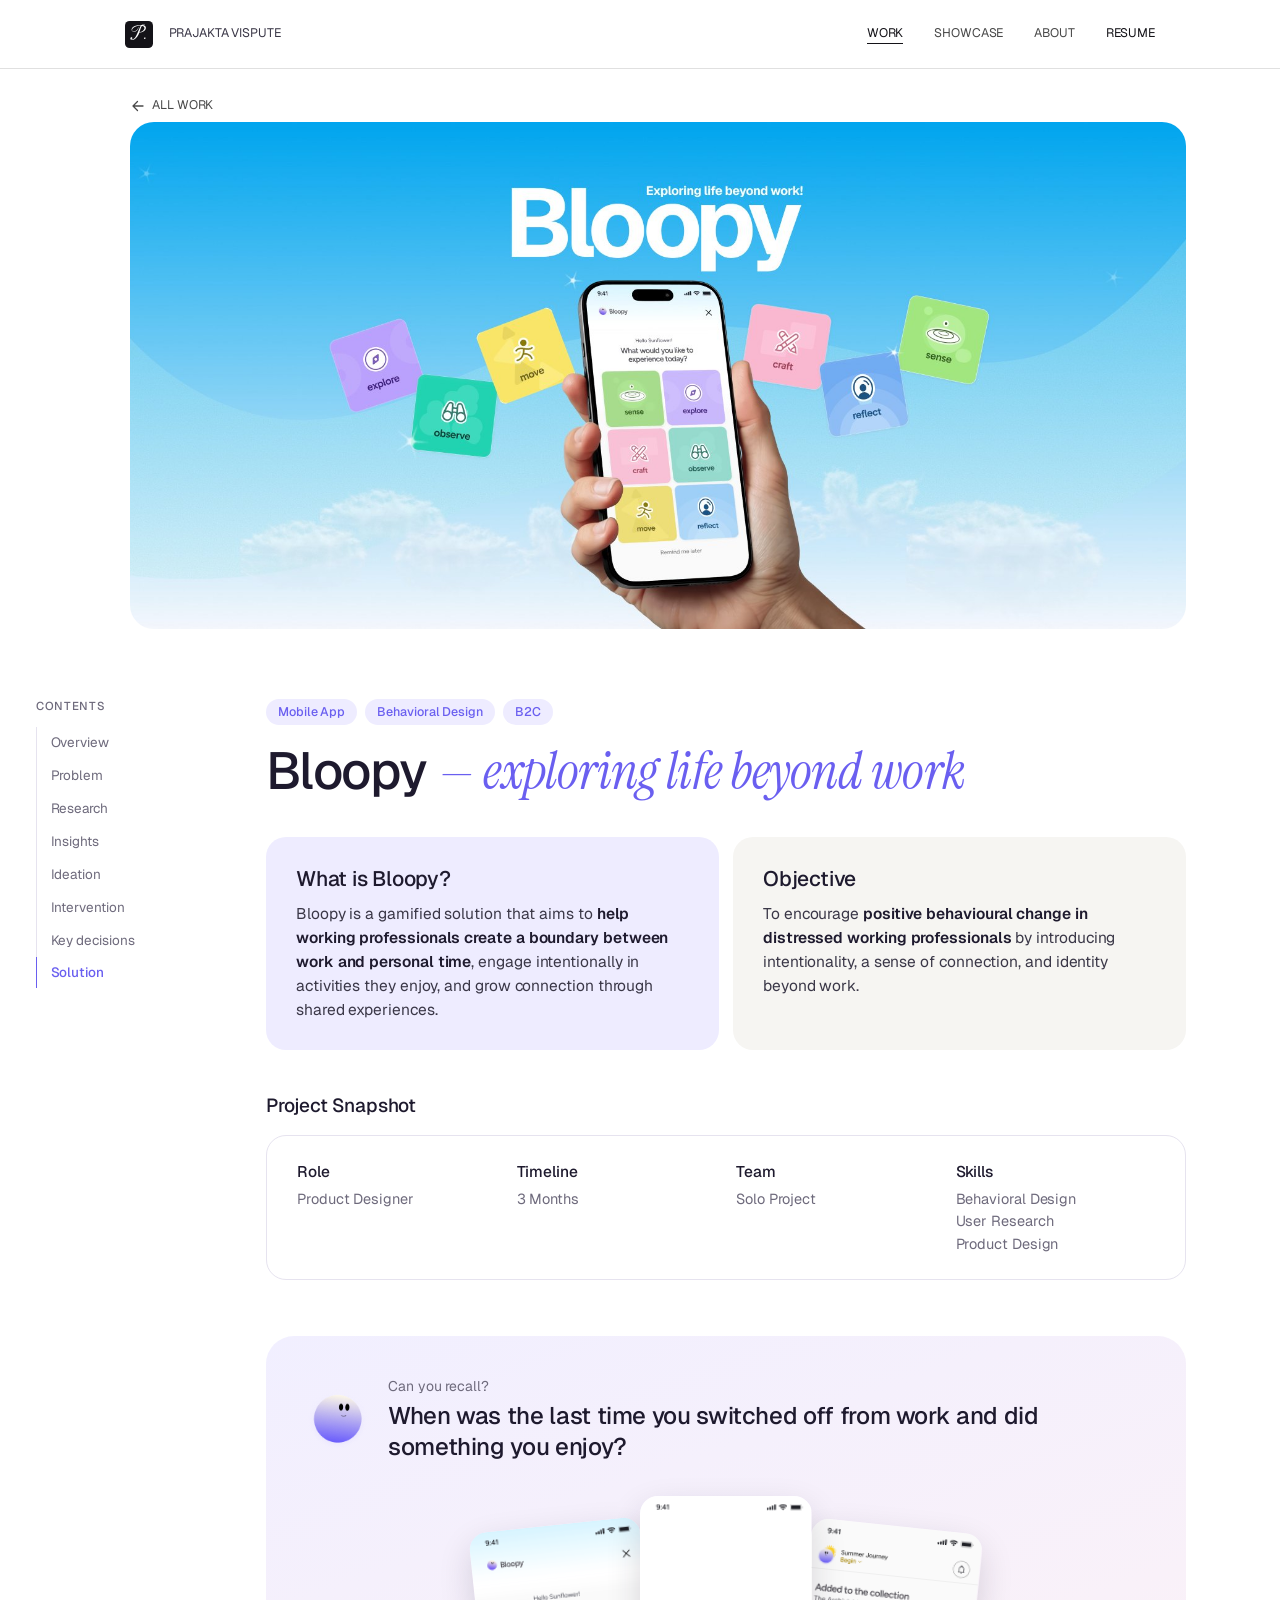
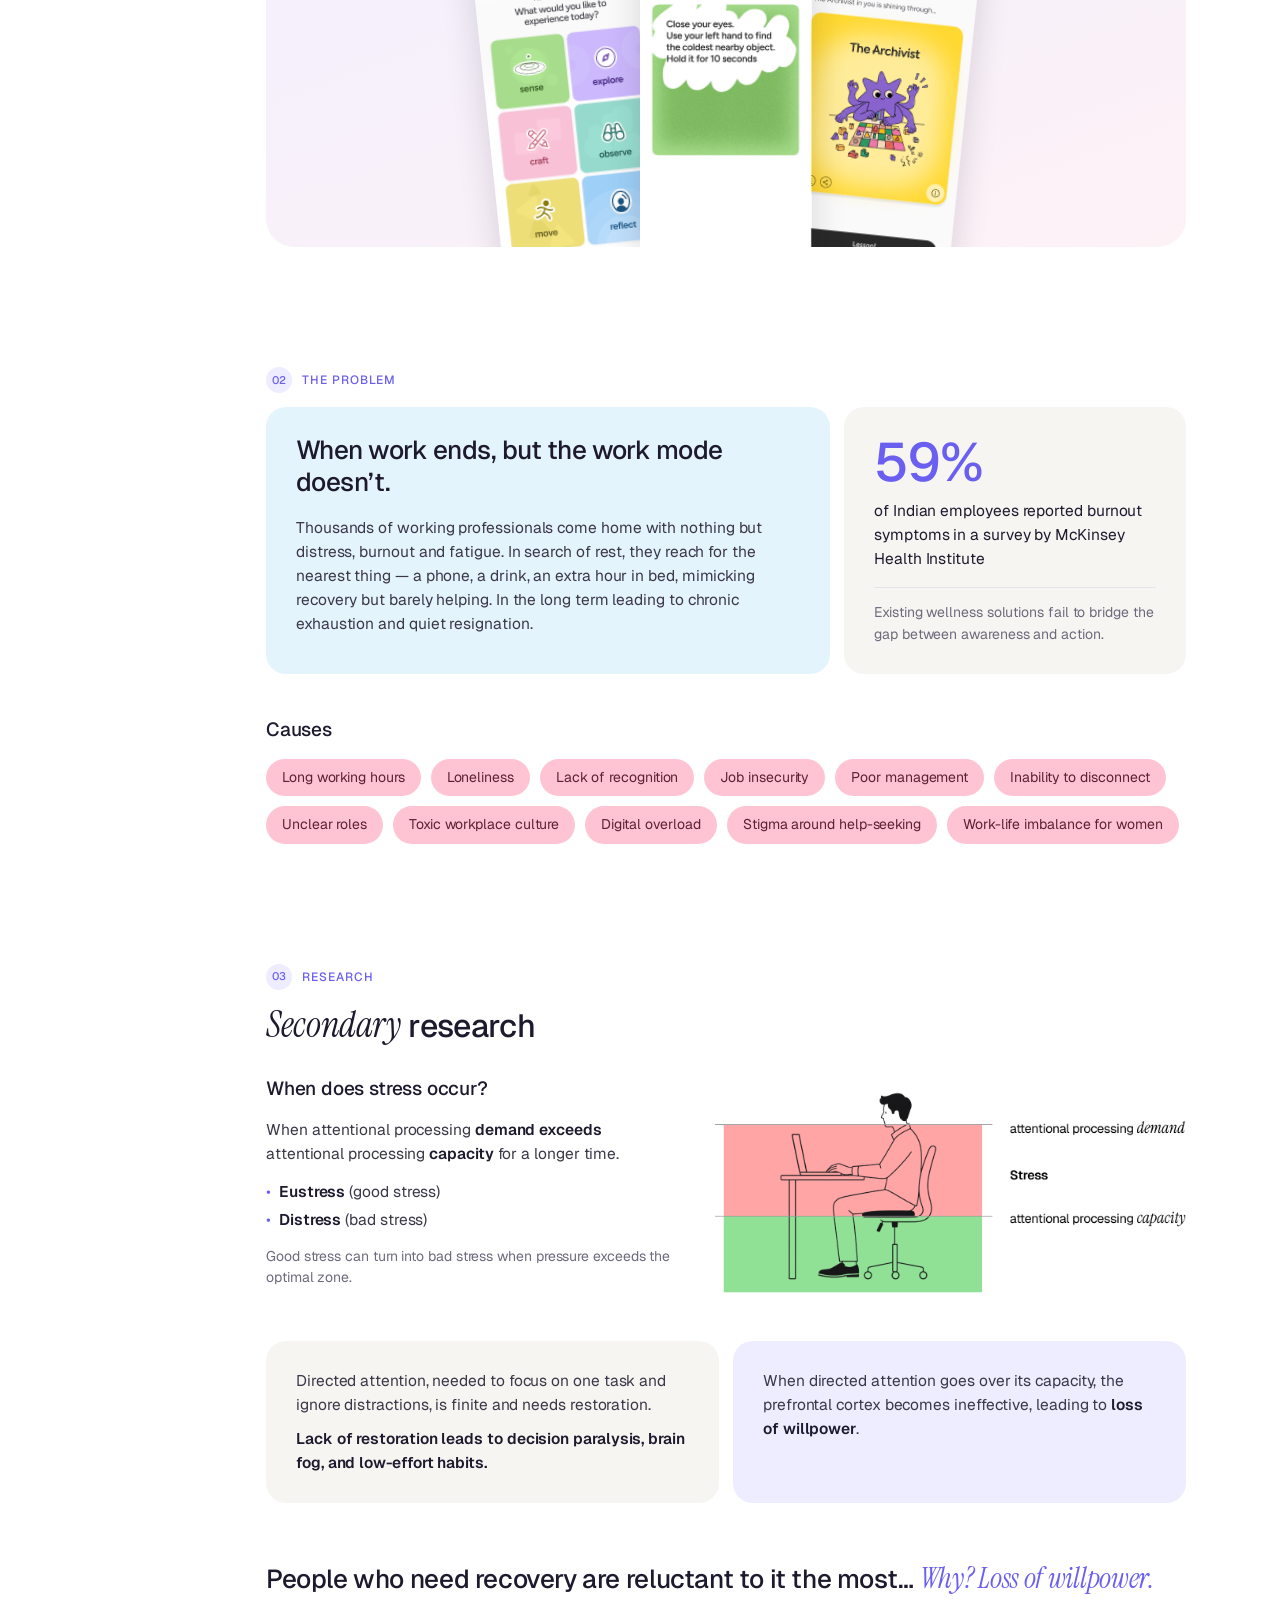
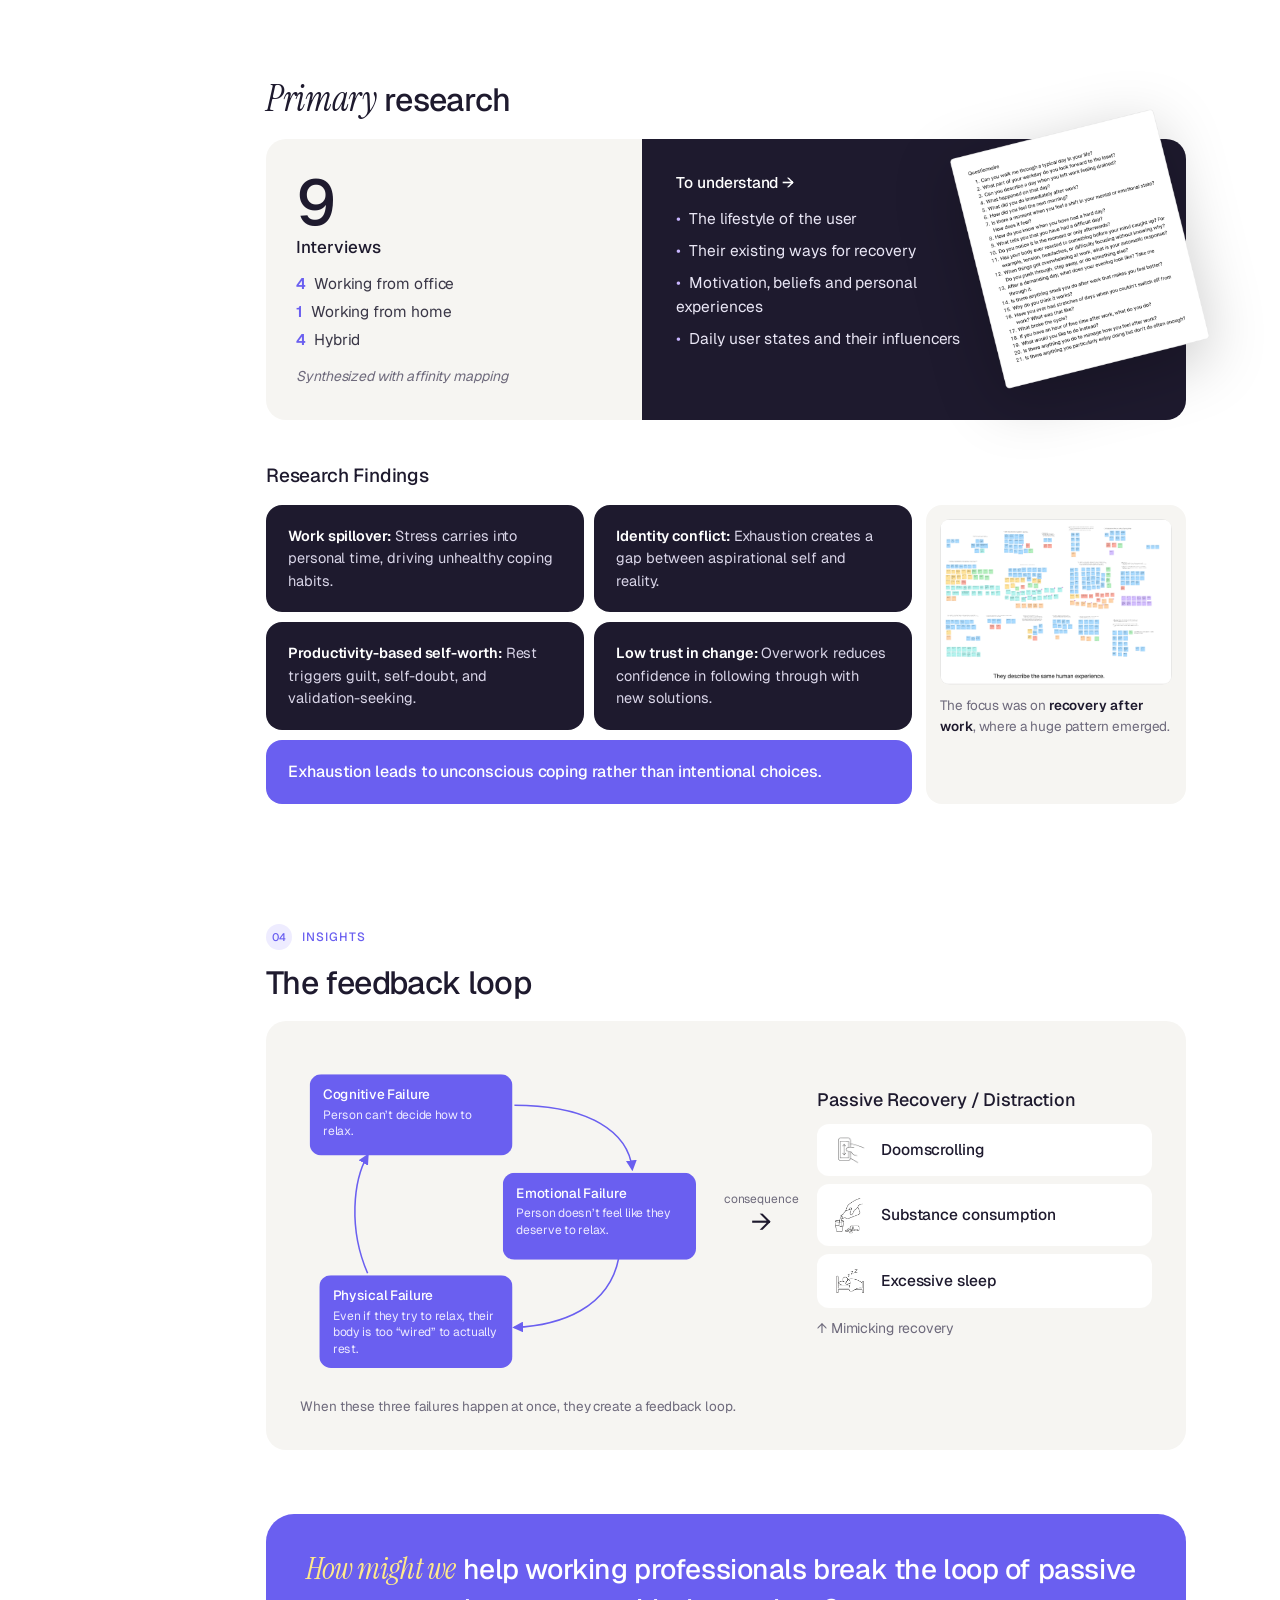
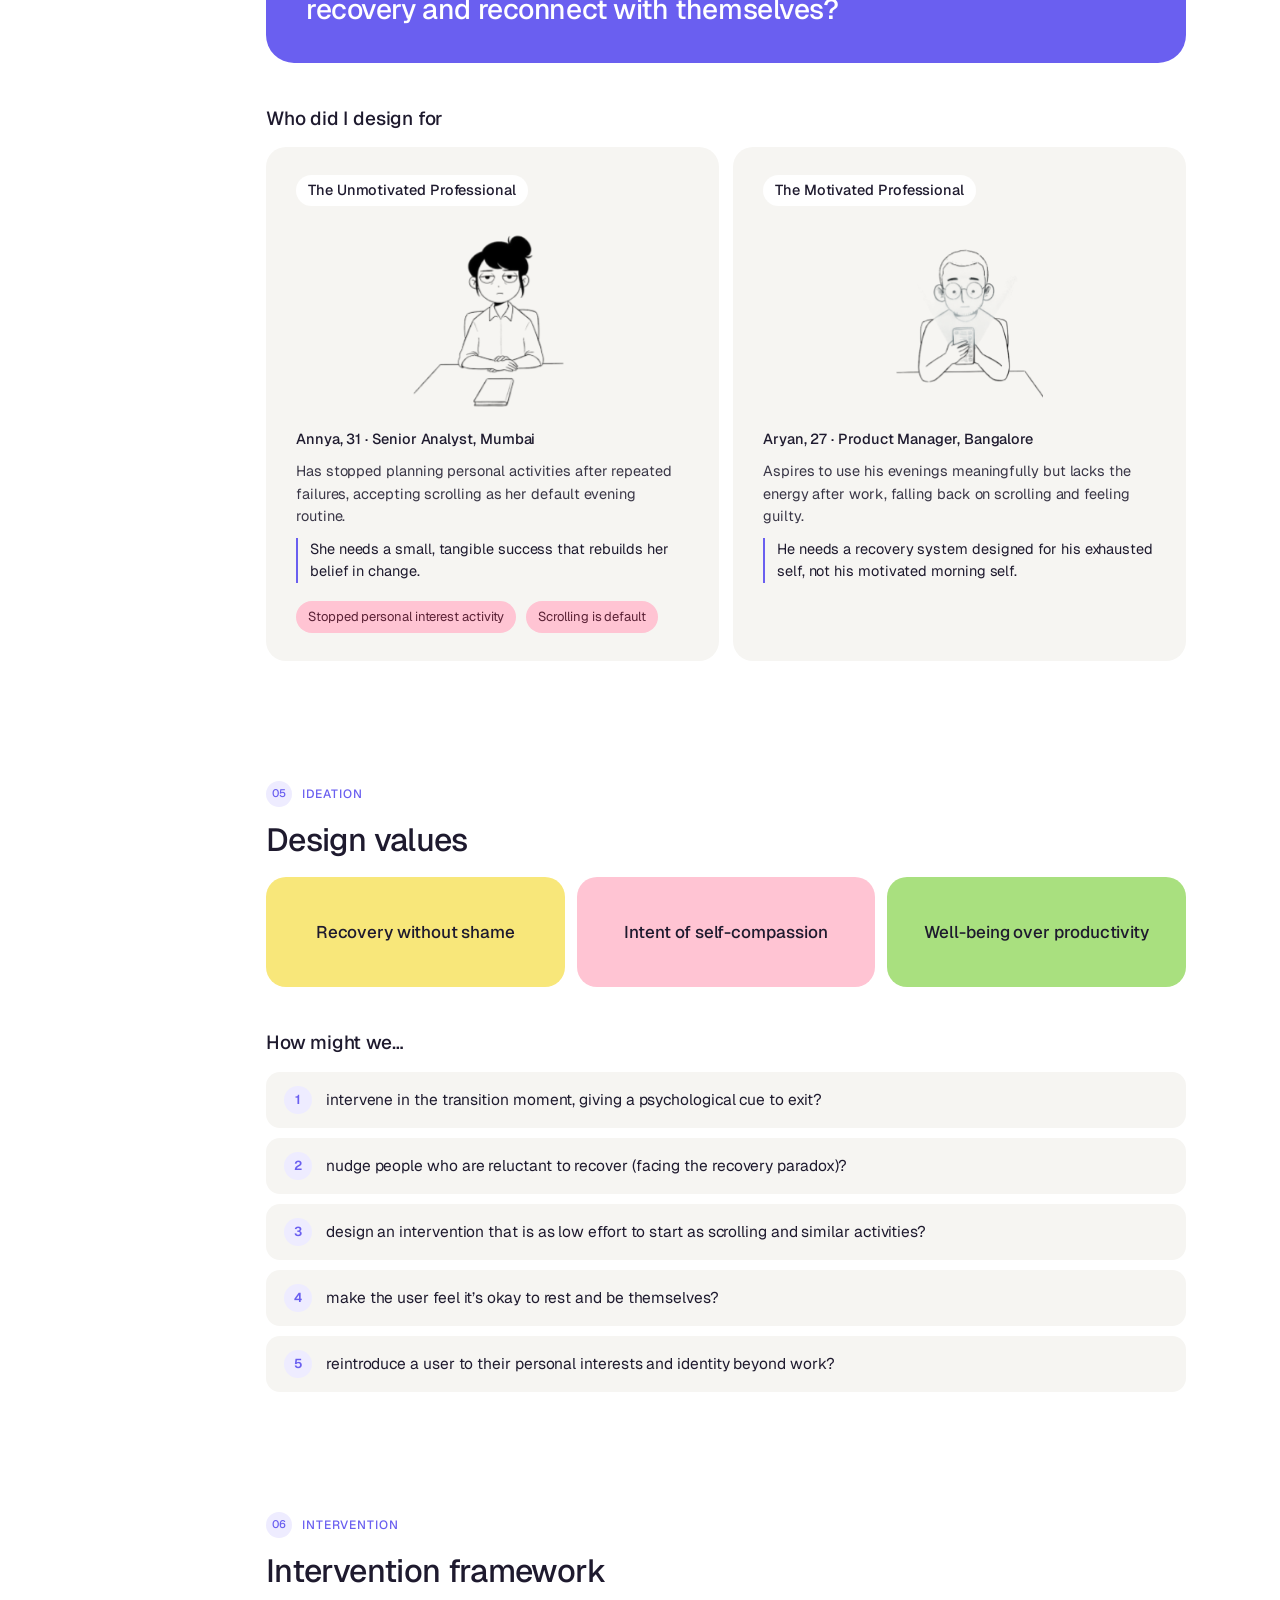
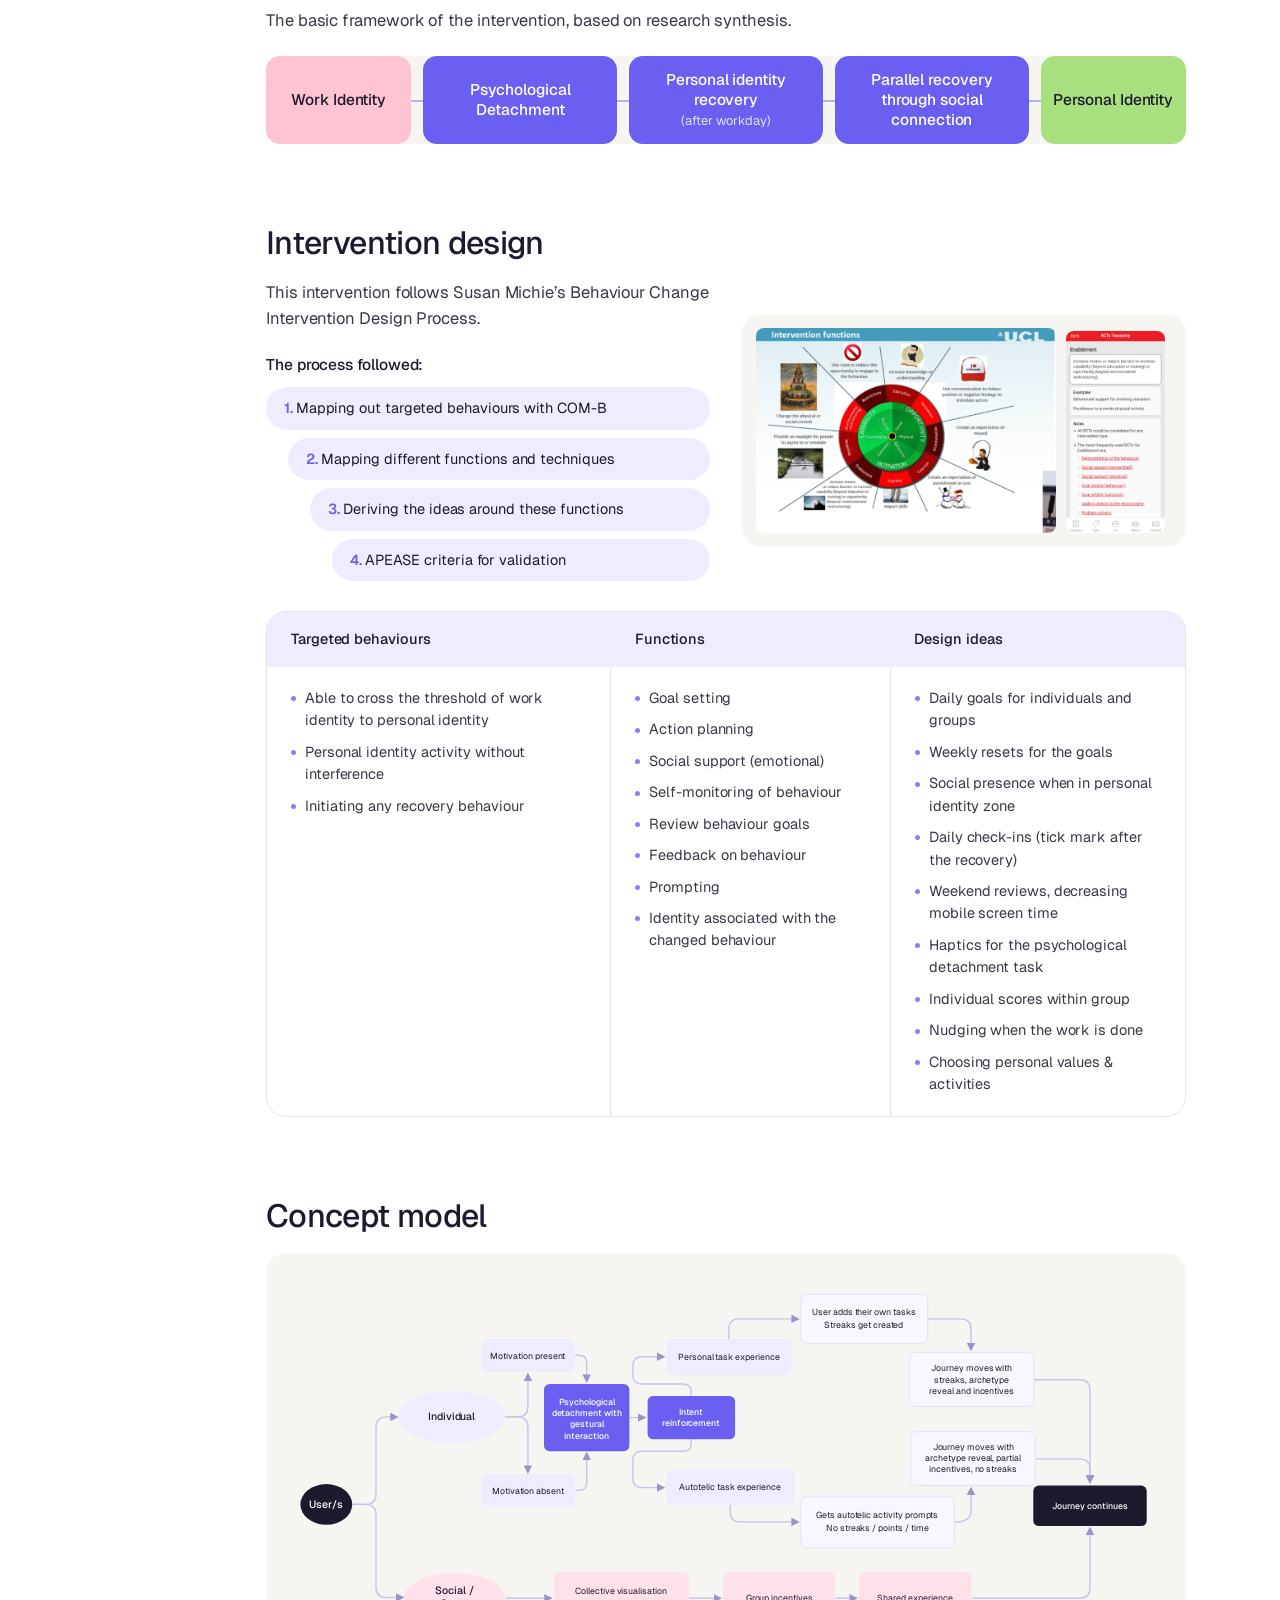
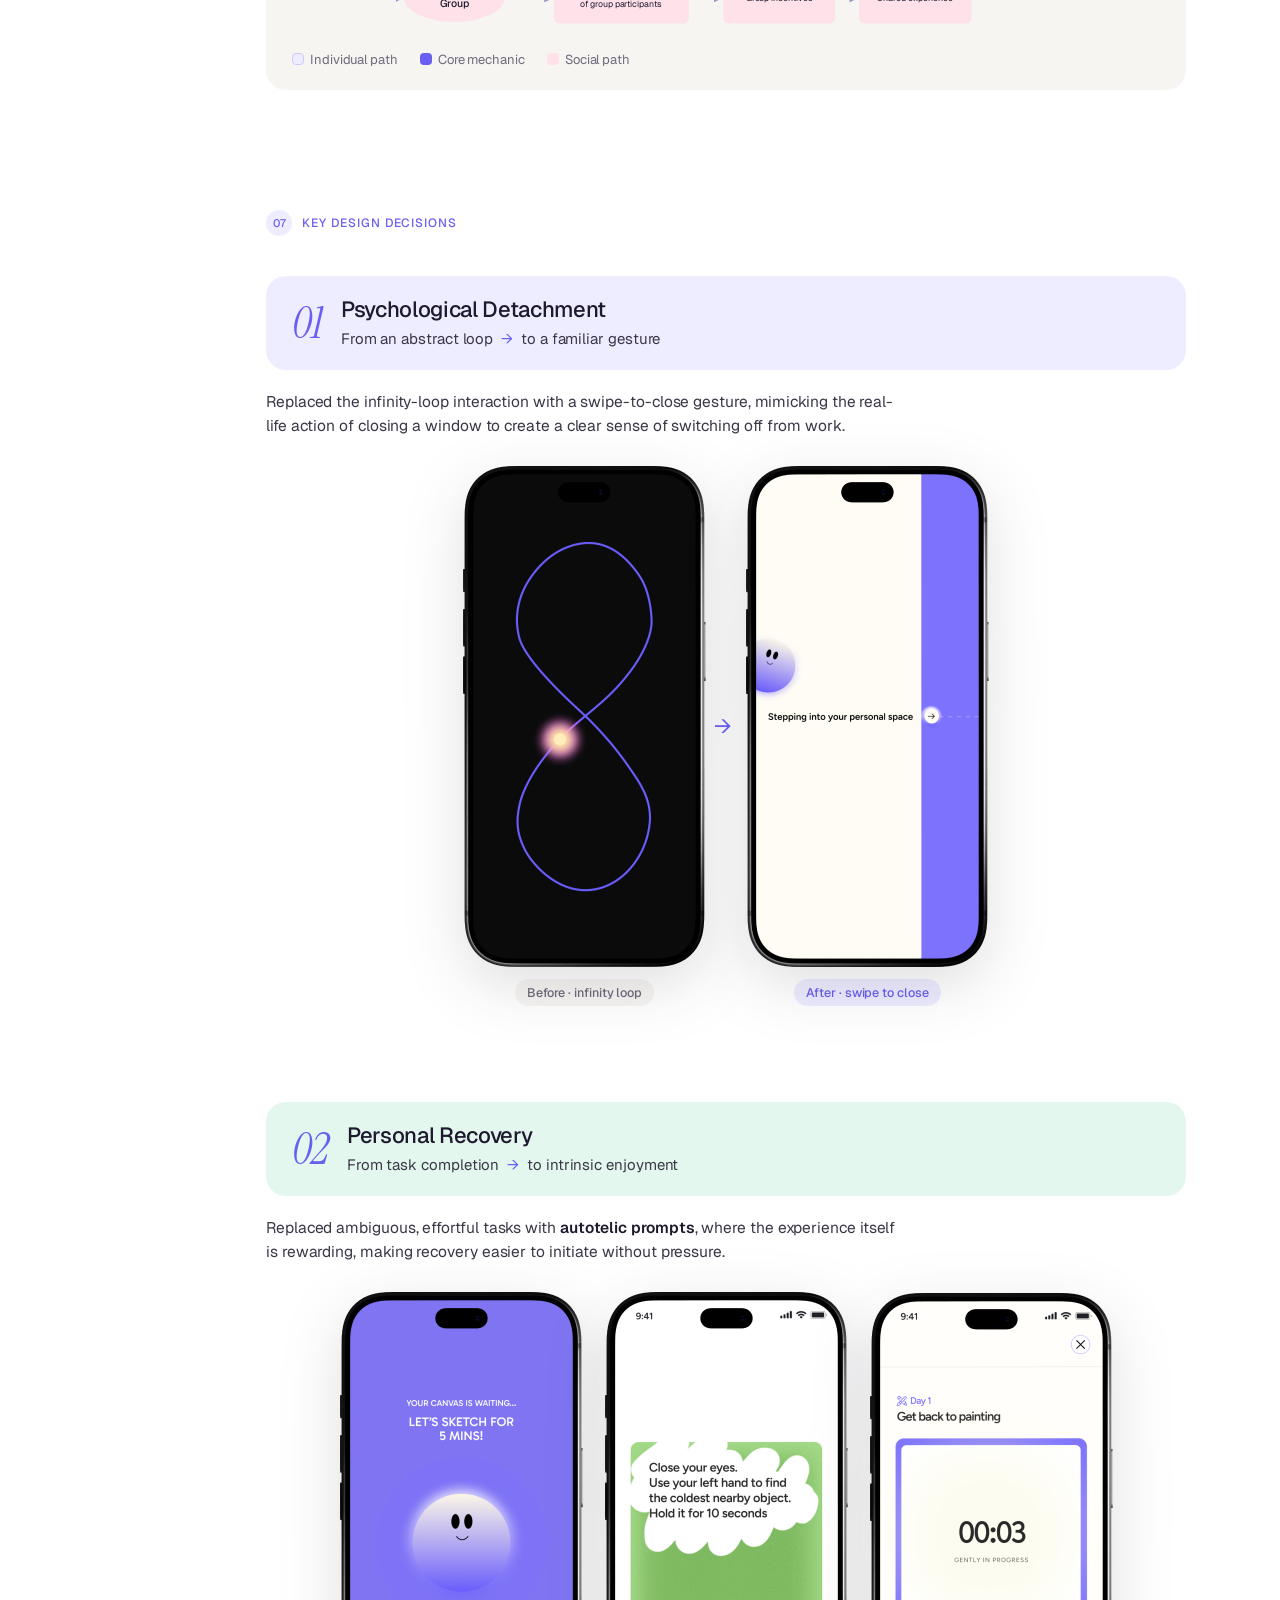
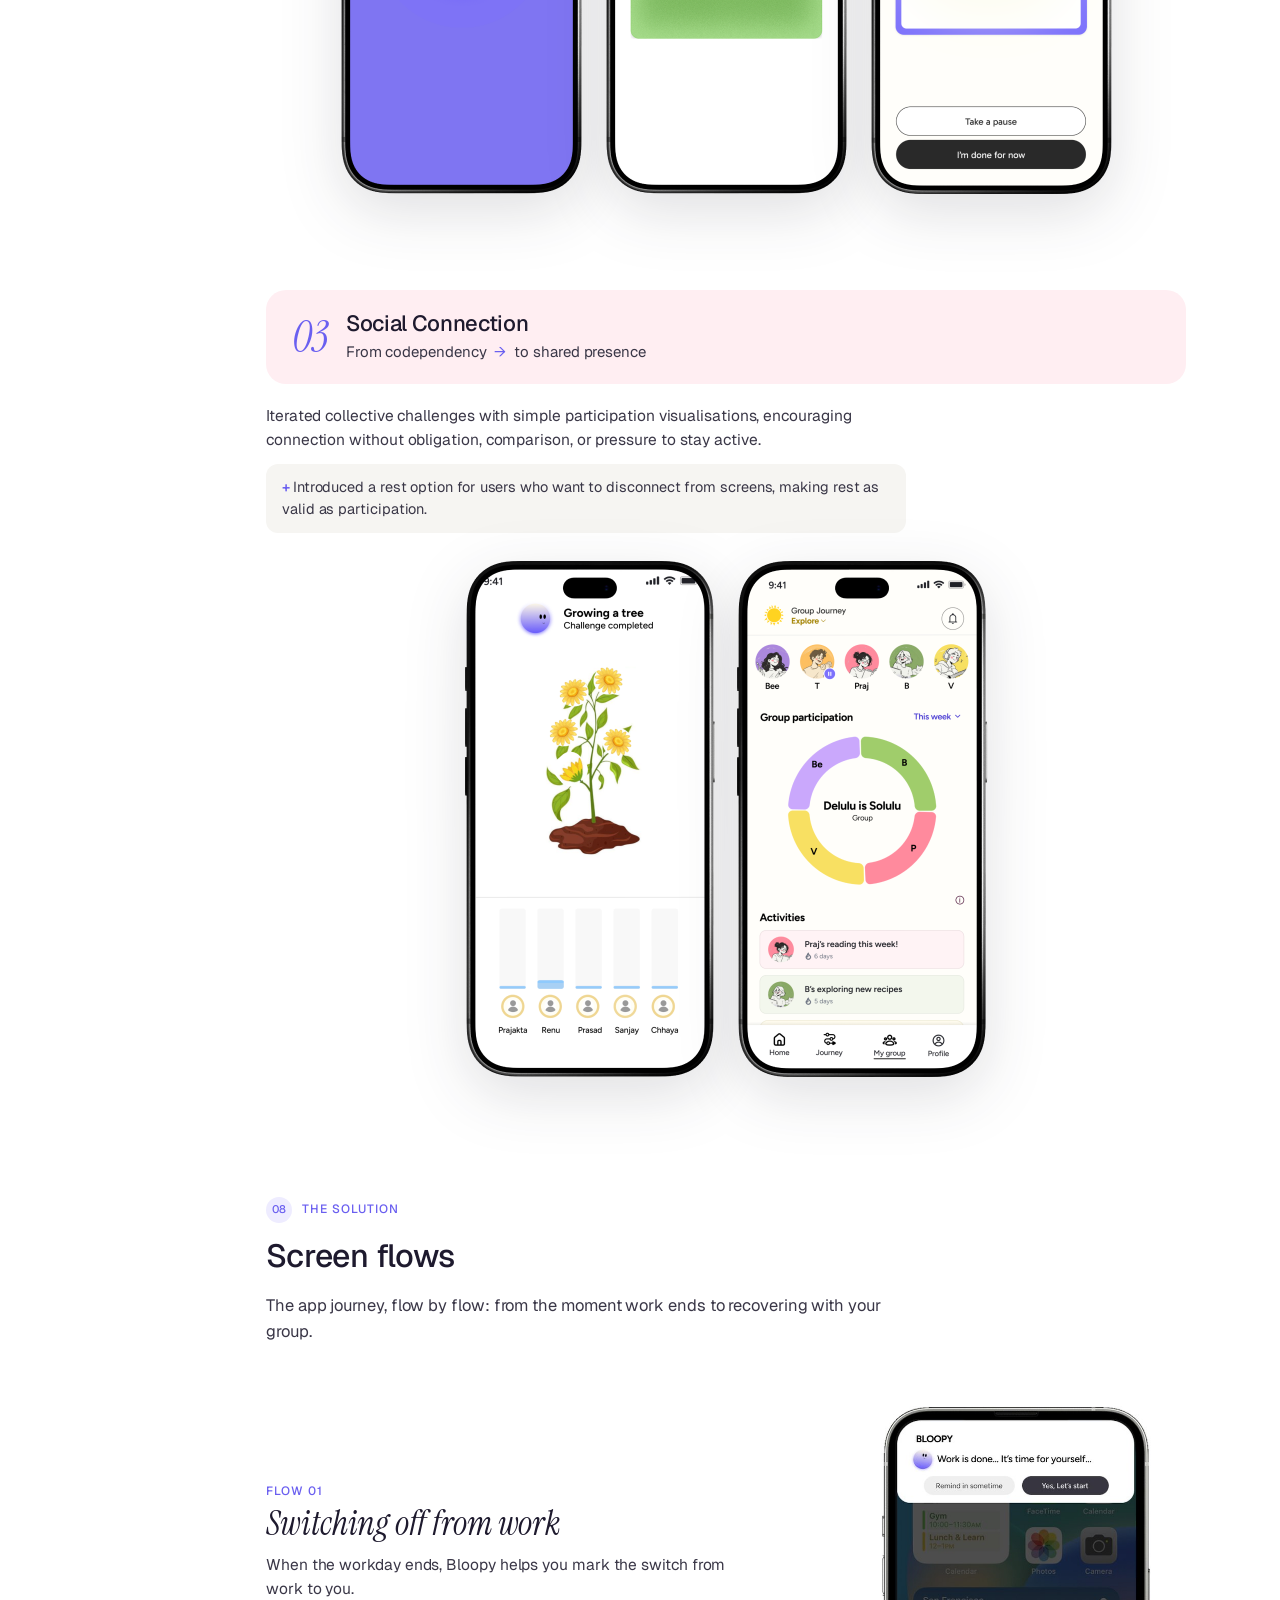
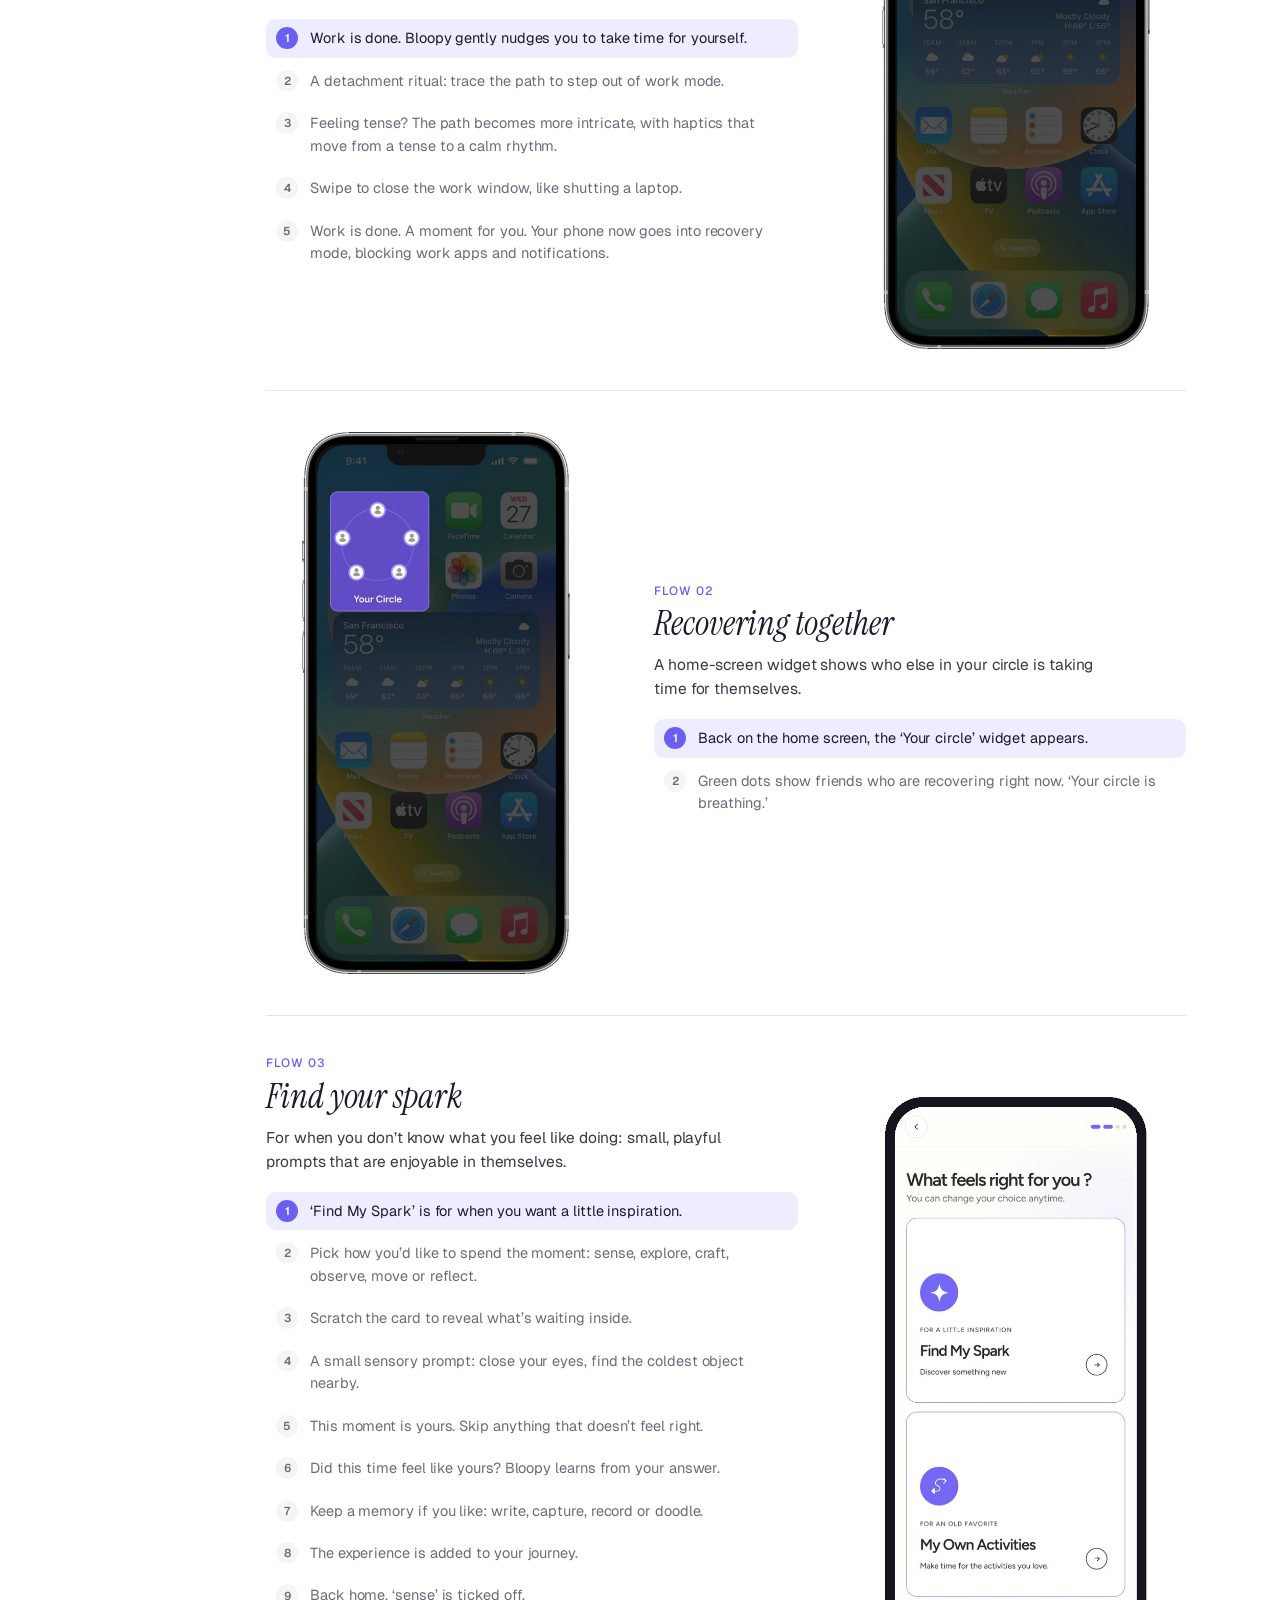
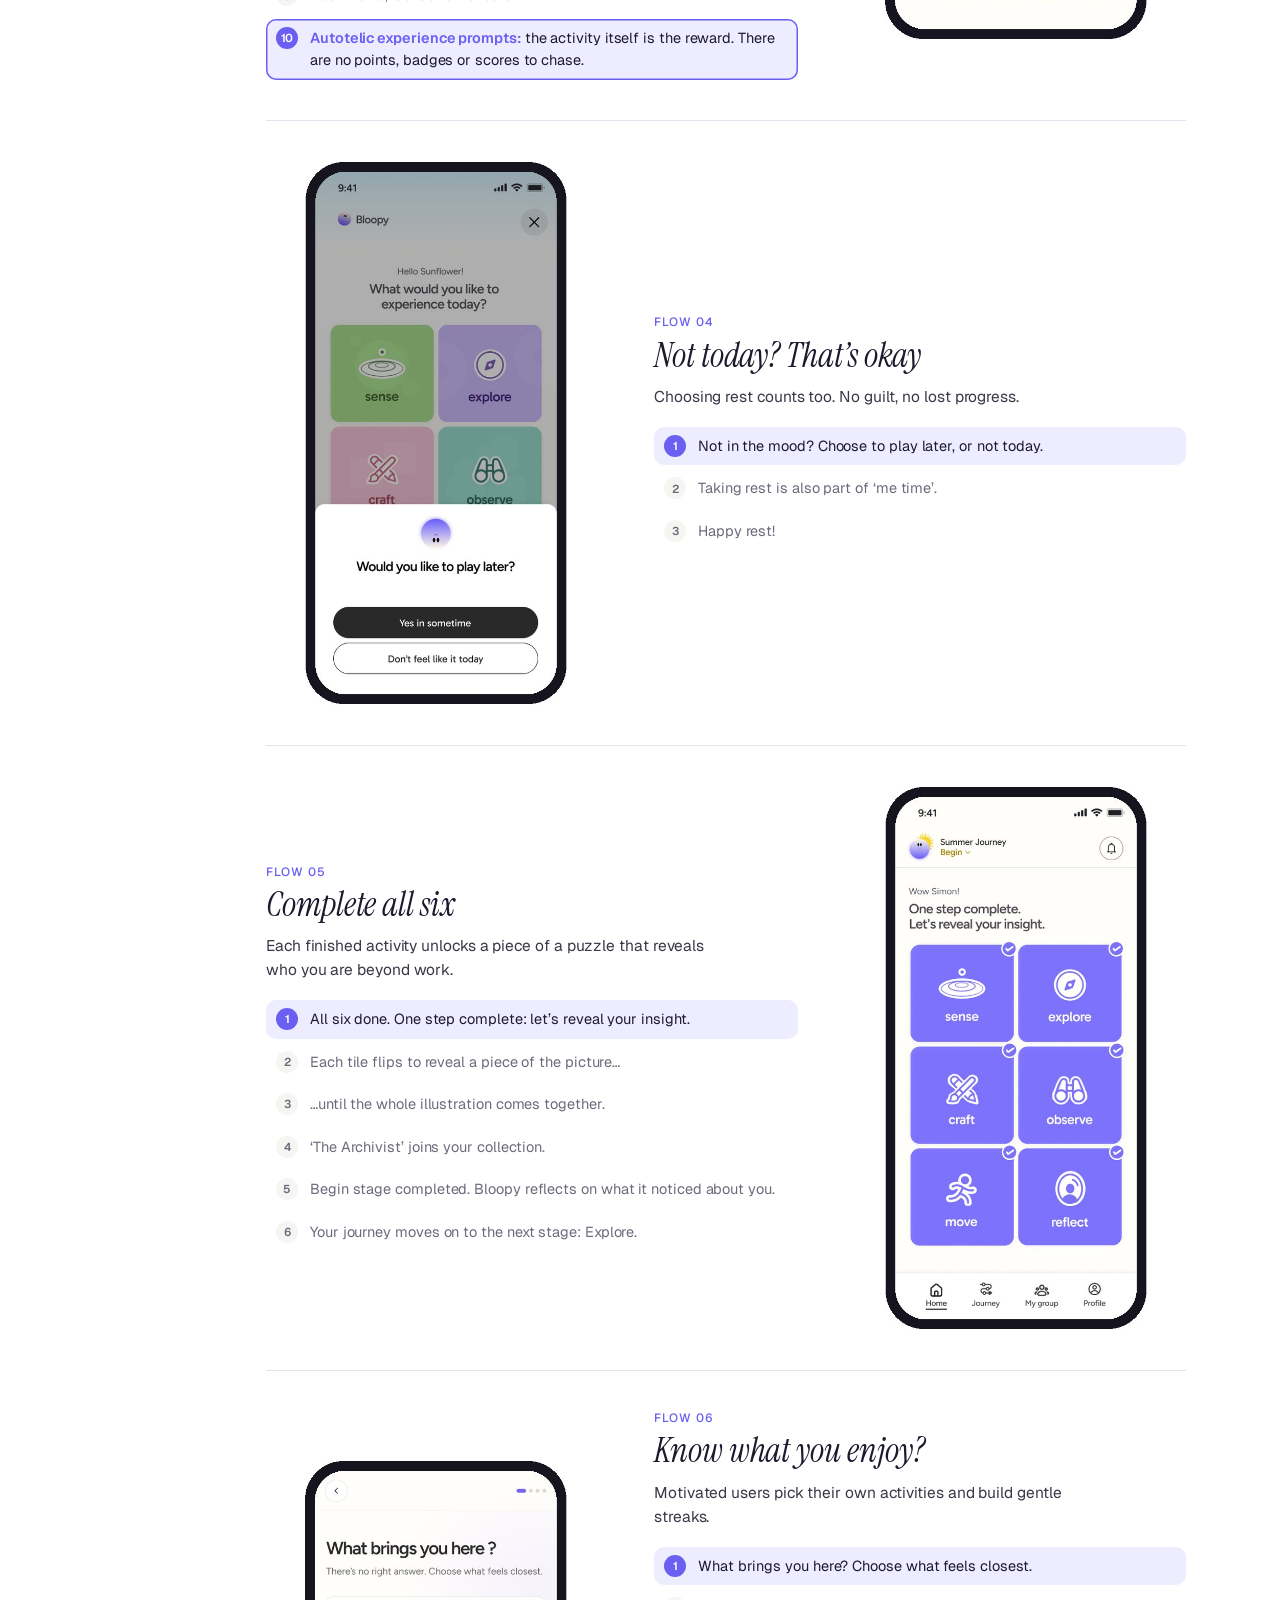
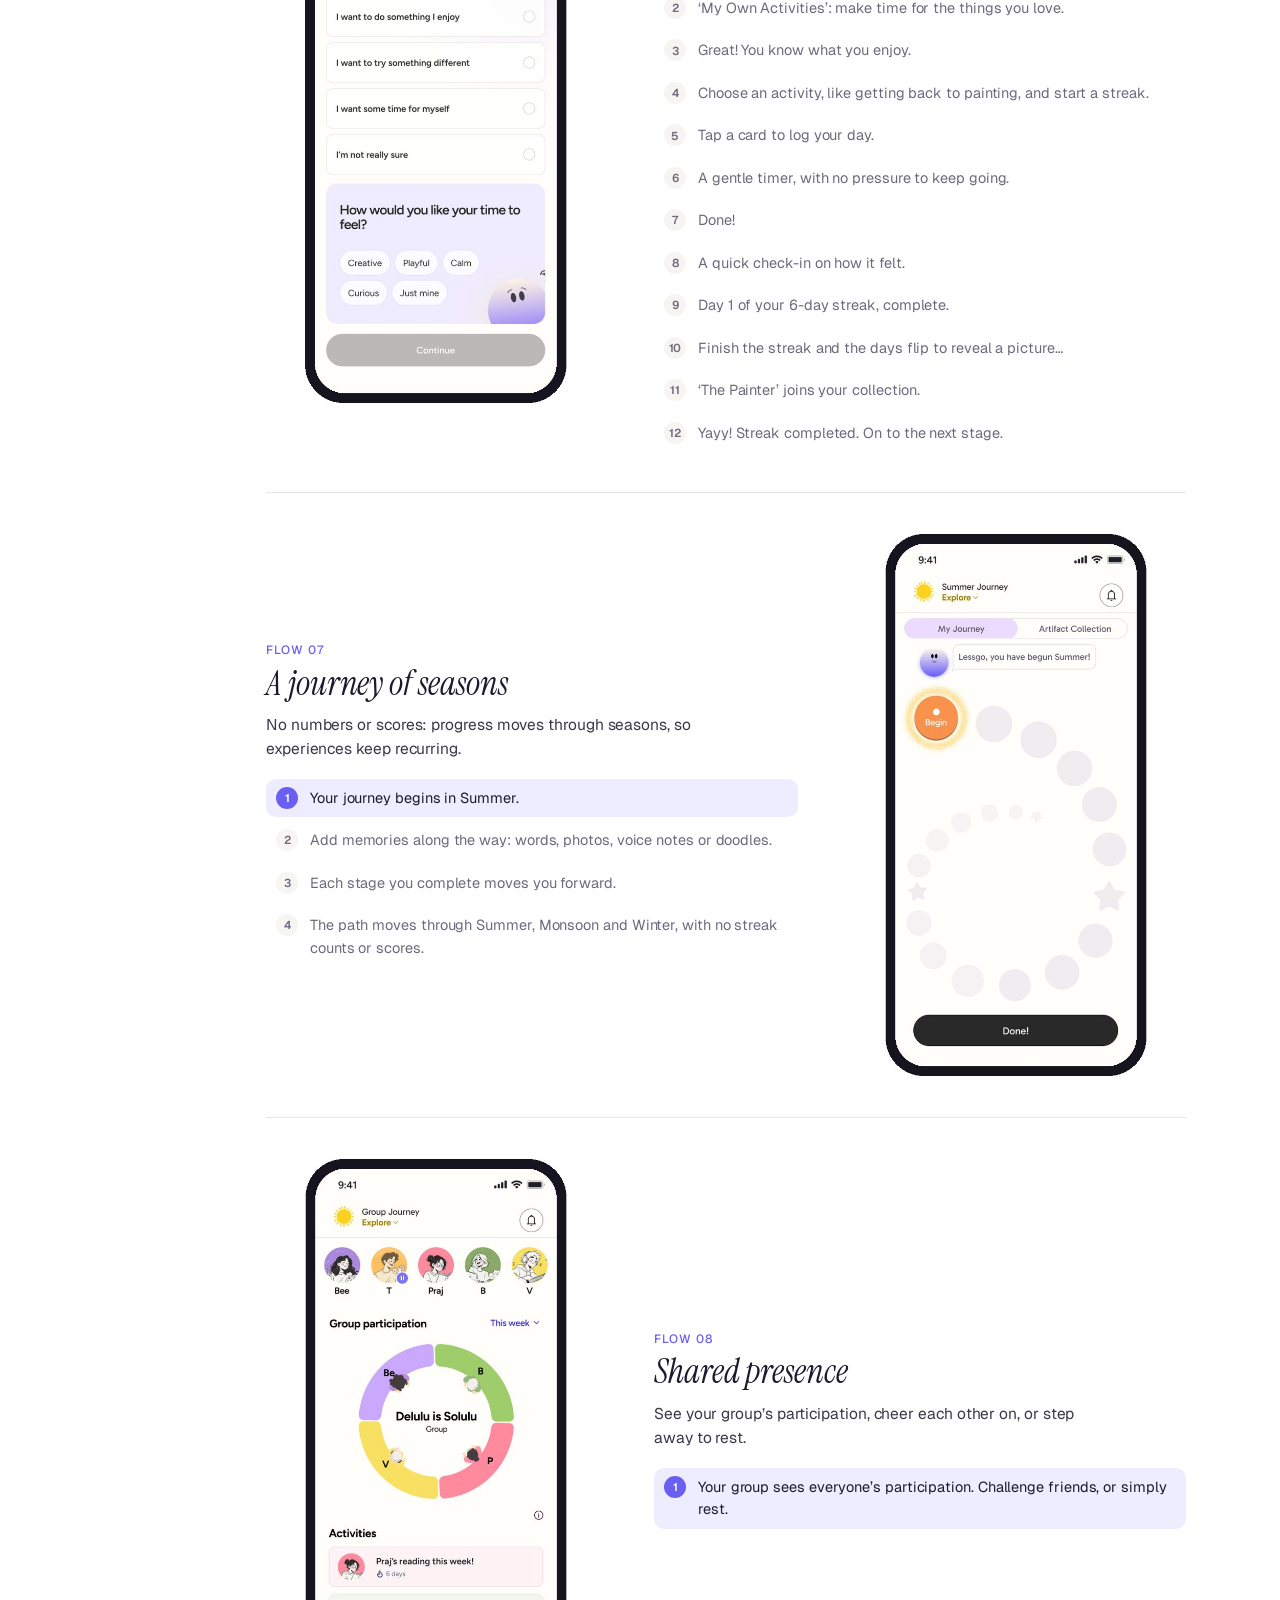
==== case-study-bloopy.html @ e7ebfb5f "before the kg project" ====
<!DOCTYPE html>
<html lang="en">
<head>
  <meta charset="UTF-8" />
  <meta name="viewport" content="width=device-width, initial-scale=1" />
  <title>Bloopy — Exploring life beyond work · Prajakta Vispute</title>
  <meta name="description" content="Case study: Bloopy, a gamified mobile app that helps working professionals switch off from work, reconnect with what they enjoy and recover together." />
  <link rel="preconnect" href="https://fonts.googleapis.com" />
  <link rel="preconnect" href="https://fonts.gstatic.com" crossorigin />
  <link href="https://fonts.googleapis.com/css2?family=Carattere&family=Geist:wght@400;500;600&family=Instrument+Serif:ital@0;1&display=swap" rel="stylesheet" />
  <link rel="stylesheet" href="css/styles.css" />
  <link rel="stylesheet" href="css/bloopy.css" />
</head>
<body class="bl-page">

  <!-- ========== NAVIGATION ========== -->
  <header class="nav">
    <div class="container nav__inner">
      <a href="index.html" class="brand" aria-label="Prajakta Vispute — home">
        <span class="brand__logo">P.</span>
        <span class="brand__name">Prajakta Vispute</span>
      </a>
      <nav class="nav__links" aria-label="Primary">
        <a href="index.html#work" class="nav__link is-active">Work</a>
        <a href="index.html#showcase" class="nav__link">Showcase</a>
        <a href="index.html#about" class="nav__link">About</a>
        <a href="https://drive.google.com/drive/folders/1hAsbrjrW87Lb0qt52RB3qjIFTZk93kbB" class="nav__link nav__link--strong" target="_blank" rel="noopener">Resume</a>
      </nav>
    </div>
  </header>

  <main class="bl">

    <!-- ========== HERO (same size and position as the GAMs case study cover) ========== -->
    <div class="bl-banner-wrap">
      <a href="index.html#work" class="bl-back">
        <svg width="16" height="16" viewBox="0 0 16 16" fill="none" aria-hidden="true"><path d="M13 8H3M7.5 3.5 3 8l4.5 4.5" stroke="currentColor" stroke-width="1.3" stroke-linecap="round" stroke-linejoin="round"/></svg>
        All work
      </a>
      <section class="bl-hero">
        <img src="assets/case-studies/bloopy/hero.jpg" alt="Bloopy — Exploring life beyond work! A hand holds a phone showing six activity tiles: sense, explore, craft, observe, move and reflect" width="1728" height="820" />
      </section>
    </div>

    <div class="bl-wrap bl-layout">

      <!-- Sticky contents -->
      <nav class="bl-toc" aria-label="Case study contents">
        <p class="bl-toc__title">Contents</p>
        <ol>
          <li><a href="#overview">Overview</a></li>
          <li><a href="#problem">Problem</a></li>
          <li><a href="#research">Research</a></li>
          <li><a href="#insights">Insights</a></li>
          <li><a href="#ideation">Ideation</a></li>
          <li><a href="#intervention">Intervention</a></li>
          <li><a href="#decisions">Key decisions</a></li>
          <li><a href="#solution">Solution</a></li>
        </ol>
      </nav>

      <div class="bl-content">

        <!-- ========== 01 OVERVIEW ========== -->
        <section id="overview" class="bl-section">
          <ul class="bl-tags" aria-label="Project tags">
            <li>Mobile App</li><li>Behavioral Design</li><li>B2C</li>
          </ul>
          <h1 class="bl-title">Bloopy <em>— exploring life beyond work</em></h1>

          <div class="bl-split">
            <div class="bl-card bl-card--lav">
              <h2 class="bl-card__h">What is Bloopy?</h2>
              <p>Bloopy is a gamified solution that aims to <strong>help working professionals create a boundary between work and personal time</strong>, engage intentionally in activities they enjoy, and grow connection through shared experiences.</p>
            </div>
            <div class="bl-card bl-card--soft">
              <h2 class="bl-card__h">Objective</h2>
              <p>To encourage <strong>positive behavioural change in distressed working professionals</strong> by introducing intentionality, a sense of connection, and identity beyond work.</p>
            </div>
          </div>

          <h3 class="bl-h3">Project Snapshot</h3>
          <dl class="bl-snapshot">
            <div><dt>Role</dt><dd>Product Designer</dd></div>
            <div><dt>Timeline</dt><dd>3 Months</dd></div>
            <div><dt>Team</dt><dd>Solo Project</dd></div>
            <div><dt>Skills</dt><dd>Behavioral Design<br />User Research<br />Product Design</dd></div>
          </dl>

          <div class="bl-recall reveal">
            <div class="bl-recall__q">
              <img src="assets/case-studies/bloopy/mascot.png" alt="" width="85" height="85" />
              <div>
                <p class="bl-recall__kicker">Can you recall?</p>
                <p class="bl-recall__text">When was the last time you switched off from work and did something you enjoy?</p>
              </div>
            </div>
            <div class="bl-phones bl-phones--fan">
              <img src="assets/case-studies/bloopy/screen-activities.png" alt="Bloopy screen asking 'What would you like to experience today?' with six activity tiles" width="164" height="354" loading="lazy" />
              <img src="assets/case-studies/bloopy/screen-sensory.png" alt="A sensory prompt: close your eyes, find the coldest nearby object and hold it for 10 seconds" width="164" height="354" loading="lazy" />
              <img src="assets/case-studies/bloopy/screen-archetype.png" alt="'Added to the collection' screen revealing The Archivist archetype card" width="173" height="373" loading="lazy" />
            </div>
          </div>
        </section>

        <!-- ========== 02 PROBLEM ========== -->
        <section id="problem" class="bl-section reveal">
          <p class="bl-kicker"><span>02</span> The Problem</p>
          <div class="bl-split bl-split--wide">
            <div class="bl-card bl-card--sky">
              <h2 class="bl-h2">When work ends, but the work mode doesn’t.</h2>
              <p>Thousands of working professionals come home with nothing but distress, burnout and fatigue. In search of rest, they reach for the nearest thing — a phone, a drink, an extra hour in bed, mimicking recovery but barely helping. In the long term leading to chronic exhaustion and quiet resignation.</p>
            </div>
            <div class="bl-card bl-card--soft bl-stat">
              <p class="bl-stat__num">59%</p>
              <p class="bl-stat__label">of Indian employees reported burnout symptoms in a survey by McKinsey Health Institute</p>
              <p class="bl-stat__note">Existing wellness solutions fail to bridge the gap between awareness and action.</p>
            </div>
          </div>
          <h3 class="bl-h3">Causes</h3>
          <ul class="bl-chips">
            <li>Long working hours</li><li>Loneliness</li><li>Lack of recognition</li><li>Job insecurity</li><li>Poor management</li><li>Inability to disconnect</li><li>Unclear roles</li><li>Toxic workplace culture</li><li>Digital overload</li><li>Stigma around help-seeking</li><li>Work-life imbalance for women</li>
          </ul>
        </section>

        <!-- ========== 03 RESEARCH ========== -->
        <section id="research" class="bl-section">
          <p class="bl-kicker reveal"><span>03</span> Research</p>
          <h2 class="bl-h2 reveal"><em>Secondary</em> research</h2>

          <div class="bl-stress reveal">
            <div>
              <h3 class="bl-h3 bl-h3--flush">When does stress occur?</h3>
              <p>When attentional processing <strong>demand exceeds</strong> attentional processing <strong>capacity</strong> for a longer time.</p>
              <ul class="bl-list">
                <li><strong>Eustress</strong> (good stress)</li>
                <li><strong>Distress</strong> (bad stress)</li>
              </ul>
              <p class="bl-muted">Good stress can turn into bad stress when pressure exceeds the optimal zone.</p>
            </div>
            <figure class="bl-figure">
              <img src="assets/case-studies/bloopy/stress-diagram.png" alt="Diagram: a person working at a desk; when attentional processing demand rises above capacity, the zone between them is stress" width="596" height="299" loading="lazy" />
            </figure>
          </div>

          <div class="bl-split reveal">
            <div class="bl-card bl-card--soft">
              <p>Directed attention, needed to focus on one task and ignore distractions, is finite and needs restoration.</p>
              <p><strong>Lack of restoration leads to decision paralysis, brain fog, and low-effort habits.</strong></p>
            </div>
            <div class="bl-card bl-card--lav">
              <p>When directed attention goes over its capacity, the prefrontal cortex becomes ineffective, leading to <strong>loss of willpower</strong>.</p>
            </div>
          </div>

          <p class="bl-pull reveal">People who need recovery are reluctant to it the most… <em>Why? Loss of willpower.</em></p>


          <h2 class="bl-h2 bl-gap reveal"><em>Primary</em> research</h2>
          <div class="bl-primary reveal">
            <div class="bl-primary__stats">
              <p class="bl-big">9 <span>Interviews</span></p>
              <ul>
                <li><b>4</b> Working from office</li>
                <li><b>1</b> Working from home</li>
                <li><b>4</b> Hybrid</li>
              </ul>
              <p class="bl-muted"><em>Synthesized with affinity mapping</em></p>
            </div>
            <div class="bl-primary__dark">
              <p class="bl-primary__kicker">To understand →</p>
              <ul>
                <li>The lifestyle of the user</li>
                <li>Their existing ways for recovery</li>
                <li>Motivation, beliefs and personal experiences</li>
                <li>Daily user states and their influencers</li>
              </ul>
            </div>
            <img class="bl-primary__paper" src="assets/case-studies/bloopy/questionnaire.png" alt="Interview questionnaire with 21 questions about the participant's workday and evenings" width="408" height="439" loading="lazy" />
          </div>

          <h3 class="bl-h3 reveal">Research Findings</h3>
          <div class="bl-findings reveal">
            <div class="bl-findings__grid">
              <p><strong>Work spillover:</strong> Stress carries into personal time, driving unhealthy coping habits.</p>
              <p><strong>Identity conflict:</strong> Exhaustion creates a gap between aspirational self and reality.</p>
              <p><strong>Productivity-based self-worth:</strong> Rest triggers guilt, self-doubt, and validation-seeking.</p>
              <p><strong>Low trust in change:</strong> Overwork reduces confidence in following through with new solutions.</p>
              <p class="bl-findings__key">Exhaustion leads to unconscious coping rather than intentional choices.</p>
            </div>
            <figure class="bl-affinity">
              <img src="assets/case-studies/bloopy/affinity-map.png" alt="Affinity map of interview notes" width="305" height="219" loading="lazy" />
              <figcaption>The focus was on <strong>recovery after work</strong>, where a huge pattern emerged.</figcaption>
            </figure>
          </div>
        </section>

        <!-- ========== 04 INSIGHTS ========== -->
        <section id="insights" class="bl-section">
          <p class="bl-kicker reveal"><span>04</span> Insights</p>
          <h2 class="bl-h2 reveal">The feedback loop</h2>
          <div class="bl-card bl-card--soft bl-loop reveal">
            <svg class="bl-loop__svg" viewBox="0 0 420 330" role="img" aria-labelledby="loop-t">
              <title id="loop-t">Cognitive, emotional and physical failure feed into each other in a loop</title>
              <defs>
                <marker id="ah" viewBox="0 0 10 10" refX="8" refY="5" markerWidth="7" markerHeight="7" orient="auto-start-reverse"><path d="M0 0 10 5 0 10z" fill="#6a5ff0"/></marker>
              </defs>
              <path d="M222 52 C 300 52, 340 80, 344 118" fill="none" stroke="#6a5ff0" stroke-width="1.6" marker-end="url(#ah)" />
              <path d="M330 210 C 320 262, 270 280, 222 282" fill="none" stroke="#6a5ff0" stroke-width="1.6" marker-end="url(#ah)" />
              <path d="M70 226 C 50 180, 55 130, 70 104" fill="none" stroke="#6a5ff0" stroke-width="1.6" marker-end="url(#ah)" />
              <foreignObject x="10" y="20" width="210" height="84"><div class="bl-node"><b>Cognitive Failure</b>Person can’t decide how to relax.</div></foreignObject>
              <foreignObject x="210" y="122" width="200" height="90"><div class="bl-node"><b>Emotional Failure</b>Person doesn’t feel like they deserve to relax.</div></foreignObject>
              <foreignObject x="20" y="228" width="200" height="96"><div class="bl-node"><b>Physical Failure</b>Even if they try to relax, their body is too “wired” to actually rest.</div></foreignObject>
            </svg>
            <div class="bl-loop__arrow" aria-hidden="true"><span>consequence</span>→</div>
            <div class="bl-loop__out">
              <p class="bl-loop__title">Passive Recovery / Distraction</p>
              <ul>
                <li><img src="assets/case-studies/bloopy/icon-doomscrolling.png" alt="" width="41" height="37" />Doomscrolling</li>
                <li><img src="assets/case-studies/bloopy/icon-substance.png" alt="" width="33" height="38" />Substance consumption</li>
                <li><img src="assets/case-studies/bloopy/icon-sleep.png" alt="" width="36" height="34" />Excessive sleep</li>
              </ul>
              <p class="bl-muted">↑ Mimicking recovery</p>
            </div>
            <p class="bl-loop__caption">When these three failures happen at once, they create a feedback loop.</p>
          </div>

          <blockquote class="bl-hmw reveal">
            <span>How might we</span> help working professionals break the loop of passive recovery and reconnect with themselves?
          </blockquote>

          <h3 class="bl-h3 reveal">Who did I design for</h3>
          <div class="bl-personas reveal">
            <article class="bl-persona">
              <p class="bl-persona__type">The Unmotivated Professional</p>
              <img src="assets/case-studies/bloopy/persona-annya.png" alt="Illustration of Annya sitting at a desk looking tired" width="200" height="229" loading="lazy" />
              <p class="bl-persona__name">Annya, 31 · Senior Analyst, Mumbai</p>
              <p>Has stopped planning personal activities after repeated failures, accepting scrolling as her default evening routine.</p>
              <p class="bl-persona__need">She needs a small, tangible success that rebuilds her belief in change.</p>
              <ul class="bl-chips bl-chips--sm"><li>Stopped personal interest activity</li><li>Scrolling is default</li></ul>
            </article>
            <article class="bl-persona">
              <p class="bl-persona__type">The Motivated Professional</p>
              <img src="assets/case-studies/bloopy/persona-aryan.png" alt="Illustration of Aryan at a desk, lit by his phone screen" width="215" height="246" loading="lazy" />
              <p class="bl-persona__name">Aryan, 27 · Product Manager, Bangalore</p>
              <p>Aspires to use his evenings meaningfully but lacks the energy after work, falling back on scrolling and feeling guilty.</p>
              <p class="bl-persona__need">He needs a recovery system designed for his exhausted self, not his motivated morning self.</p>
            </article>
          </div>
        </section>

        <!-- ========== 05 IDEATION ========== -->
        <section id="ideation" class="bl-section">
          <p class="bl-kicker reveal"><span>05</span> Ideation</p>
          <h2 class="bl-h2 reveal">Design values</h2>
          <ul class="bl-values reveal">
            <li class="v1">Recovery without shame</li>
            <li class="v2">Intent of self-compassion</li>
            <li class="v3">Well-being over productivity</li>
          </ul>

          <h3 class="bl-h3 reveal">How might we…</h3>
          <ol class="bl-hmw-list reveal">
            <li>intervene in the transition moment, giving a psychological cue to exit?</li>
            <li>nudge people who are reluctant to recover (facing the recovery paradox)?</li>
            <li>design an intervention that is as low effort to start as scrolling and similar activities?</li>
            <li>make the user feel it’s okay to rest and be themselves?</li>
            <li>reintroduce a user to their personal interests and identity beyond work?</li>
          </ol>
        </section>

        <!-- ========== 06 INTERVENTION ========== -->
        <section id="intervention" class="bl-section">
          <p class="bl-kicker reveal"><span>06</span> Intervention</p>
          <h2 class="bl-h2 reveal">Intervention framework</h2>
          <p class="bl-lead reveal">The basic framework of the intervention, based on research synthesis.</p>
          <ol class="bl-bridge reveal" aria-label="From work identity to personal identity">
            <li class="bl-bridge__end bl-bridge__end--work">Work Identity</li>
            <li>Psychological Detachment</li>
            <li>Personal identity recovery <small>(after workday)</small></li>
            <li>Parallel recovery through social connection</li>
            <li class="bl-bridge__end bl-bridge__end--self">Personal Identity</li>
          </ol>

          <h2 class="bl-h2 bl-gap reveal">Intervention design</h2>
          <div class="bl-process reveal">
            <div>
              <p class="bl-lead">This intervention follows Susan Michie’s Behaviour Change Intervention Design Process.</p>
              <p class="bl-h4">The process followed:</p>
              <ol class="bl-steps">
                <li>Mapping out targeted behaviours with COM-B</li>
                <li>Mapping different functions and techniques</li>
                <li>Deriving the ideas around these functions</li>
                <li>APEASE criteria for validation</li>
              </ol>
            </div>
            <figure class="bl-figure bl-bcw">
              <img src="assets/case-studies/bloopy/bct-wheel.png" alt="Behaviour Change Wheel showing intervention functions around capability, opportunity and motivation" width="365" height="250" loading="lazy" />
              <img src="assets/case-studies/bloopy/bct-app.png" alt="BCT Taxonomy app screen describing the enablement function" width="121" height="245" loading="lazy" />
            </figure>
          </div>

          <div class="bl-table-wrap reveal">
            <table class="bl-table">
              <thead><tr><th scope="col">Targeted behaviours</th><th scope="col">Functions</th><th scope="col">Design ideas</th></tr></thead>
              <tbody>
                <tr>
                  <td><ul><li>Able to cross the threshold of work identity to personal identity</li><li>Personal identity activity without interference</li><li>Initiating any recovery behaviour</li></ul></td>
                  <td><ul><li>Goal setting</li><li>Action planning</li><li>Social support (emotional)</li><li>Self-monitoring of behaviour</li><li>Review behaviour goals</li><li>Feedback on behaviour</li><li>Prompting</li><li>Identity associated with the changed behaviour</li></ul></td>
                  <td><ul><li>Daily goals for individuals and groups</li><li>Weekly resets for the goals</li><li>Social presence when in personal identity zone</li><li>Daily check-ins (tick mark after the recovery)</li><li>Weekend reviews, decreasing mobile screen time</li><li>Haptics for the psychological detachment task</li><li>Individual scores within group</li><li>Nudging when the work is done</li><li>Choosing personal values &amp; activities</li></ul></td>
                </tr>
              </tbody>
            </table>
          </div>

          <h2 class="bl-h2 bl-gap reveal">Concept model</h2>
          <div class="bl-card bl-card--soft bl-concept reveal">
            <svg viewBox="390 120 1240 510" role="img" aria-labelledby="cm-t cm-d">
              <title id="cm-t">Concept model</title>
              <desc id="cm-d">Users split into an individual path and a social path. Individuals, with or without motivation, go through psychological detachment with a gestural interaction and intent reinforcement. Motivated users get a personal task experience where they add their own tasks and build streaks; unmotivated users get an autotelic task experience with prompts and no streaks, points or time. Groups see a collective visualisation, group incentives and a shared experience. All paths lead to the journey continuing.</desc>
              <defs>
                <marker id="cm-a" viewBox="0 0 10 10" refX="8" refY="5" markerWidth="6" markerHeight="6" orient="auto-start-reverse"><path d="M0 0 10 5 0 10z" fill="#9a94c9"/></marker>
              </defs>
              <g class="cm-lines" fill="none" stroke="#c8c3ec" stroke-width="2" marker-end="url(#cm-a)">
                <path d="M476 442 H495 Q510 442 510 427 V332 Q510 317 525 317 H540" />
                <path d="M476 442 H495 Q510 442 510 457 V560 Q510 575 525 575 H548" />
                <path d="M694 317 H712 Q727 317 727 302 V256" />
                <path d="M694 317 H712 Q727 317 727 332 V396" />
                <path d="M794 229 H800 Q811 229 811 240 V266" />
                <path d="M794 422 H800 Q811 422 811 411 V369" />
                <path d="M872 318 H894" />
                <path d="M960 287 V280 Q960 270 948 270 H890 Q877 270 877 257 V244 Q877 231 890 231 H921" />
                <path d="M960 349 V356 Q960 366 948 366 H890 Q877 366 877 379 V405 Q877 418 890 418 H921" />
                <path d="M1014 206 V192 Q1014 177 1029 177 H1113" />
                <path d="M1016 443 V452 Q1016 467 1031 467 H1113" />
                <path d="M1298 177 H1345 Q1360 177 1360 192 V221" />
                <path d="M1336 467 Q1360 467 1360 452 V419" />
                <path d="M1450 264 H1515 Q1530 264 1530 279 V410" />
                <path d="M1452 377 H1515 Q1530 377 1530 392 V410" />
                <path d="M696 576 H760" />
                <path d="M958 576 H1002" />
                <path d="M1167 576 H1196" />
                <path d="M1362 576 H1515 Q1530 576 1530 561 V476" />
              </g>
              <g class="cm-nodes">
                <ellipse cx="439" cy="442" rx="37" ry="29" class="n-root"/><text x="439" y="447" class="t">User/s</text>
                <ellipse cx="618" cy="317" rx="76" ry="37" class="n-ind"/><text x="618" y="322" class="t">Individual</text>
                <ellipse cx="622" cy="575" rx="72" ry="35" class="n-soc"/><text x="622" y="570" class="t">Social /</text><text x="622" y="588" class="t">Group</text>

                <rect x="661" y="206" width="133" height="46" rx="8" class="n-ind"/><text x="727" y="234" class="t s">Motivation present</text>
                <rect x="661" y="399" width="133" height="46" rx="8" class="n-ind"/><text x="727" y="427" class="t s">Motivation absent</text>
                <rect x="750" y="270" width="122" height="96" rx="8" class="n-key"/><text x="811" y="300" class="t s w">Psychological</text><text x="811" y="316" class="t s w">detachment with</text><text x="811" y="332" class="t s w">gestural</text><text x="811" y="348" class="t s w">interaction</text>
                <rect x="898" y="287" width="125" height="62" rx="8" class="n-key"/><text x="960" y="314" class="t s w">Intent</text><text x="960" y="330" class="t s w">reinforcement</text>
                <rect x="925" y="206" width="179" height="51" rx="8" class="n-ind"/><text x="1014" y="236" class="t s">Personal task experience</text>
                <rect x="925" y="392" width="183" height="51" rx="8" class="n-ind"/><text x="1016" y="422" class="t s">Autotelic task experience</text>
                <rect x="1117" y="142" width="181" height="70" rx="8" class="n-ind2"/><text x="1207" y="172" class="t s">User adds their own tasks</text><text x="1207" y="190" class="t s">Streaks get created</text>
                <rect x="1117" y="431" width="219" height="73" rx="8" class="n-ind2"/><text x="1226" y="462" class="t s">Gets autotelic activity prompts</text><text x="1226" y="480" class="t s">No streaks / points / time</text>
                <rect x="1272" y="225" width="178" height="77" rx="8" class="n-ind2"/><text x="1361" y="252" class="t s">Journey moves with</text><text x="1361" y="268" class="t s">streaks, archetype</text><text x="1361" y="284" class="t s">reveal and incentives</text>
                <rect x="1274" y="338" width="178" height="77" rx="8" class="n-ind2"/><text x="1363" y="364" class="t s">Journey moves with</text><text x="1363" y="380" class="t s">archetype reveal, partial</text><text x="1363" y="396" class="t s">incentives, no streaks</text>
                <rect x="1449" y="415" width="162" height="58" rx="8" class="n-end"/><text x="1530" y="449" class="t s w">Journey continues</text>
                <rect x="764" y="539" width="193" height="73" rx="8" class="n-soc"/><text x="860" y="570" class="t s">Collective visualisation</text><text x="860" y="588" class="t s">of group participants</text>
                <rect x="1006" y="539" width="160" height="73" rx="8" class="n-soc"/><text x="1086" y="580" class="t s">Group incentives</text>
                <rect x="1200" y="539" width="161" height="73" rx="8" class="n-soc"/><text x="1280" y="580" class="t s">Shared experience</text>
              </g>
            </svg>
            <ul class="bl-legend" aria-hidden="true">
              <li><i class="n-ind"></i>Individual path</li>
              <li><i class="n-key"></i>Core mechanic</li>
              <li><i class="n-soc"></i>Social path</li>
            </ul>
          </div>
        </section>

        <!-- ========== 07 KEY DECISIONS ========== -->
        <section id="decisions" class="bl-section">
          <p class="bl-kicker reveal"><span>07</span> Key design decisions</p>

          <article class="bl-decision reveal">
            <header class="bl-decision__head bl-decision__head--lav">
              <span class="bl-decision__num">01</span>
              <div>
                <h2 class="bl-decision__title">Psychological Detachment</h2>
                <p class="bl-decision__from">From an abstract loop <span>→</span> to a familiar gesture</p>
              </div>
            </header>
            <p class="bl-decision__body">Replaced the infinity-loop interaction with a swipe-to-close gesture, mimicking the real-life action of closing a window to create a clear sense of switching off from work.</p>
            <div class="bl-phones bl-phones--compare">
              <figure><img src="assets/case-studies/bloopy/kd-infinity-loop.png" alt="Earlier version: trace a glowing dot along an infinity loop" width="243" height="501" loading="lazy" /><figcaption class="is-before">Before · infinity loop</figcaption></figure>
              <figure><img src="assets/case-studies/bloopy/kd-swipe-to-close.png" alt="Final version: swipe across to close the work window, 'Stepping into your personal space'" width="243" height="501" loading="lazy" /><figcaption class="is-after">After · swipe to close</figcaption></figure>
            </div>
          </article>

          <article class="bl-decision reveal">
            <header class="bl-decision__head bl-decision__head--mint">
              <span class="bl-decision__num">02</span>
              <div>
                <h2 class="bl-decision__title">Personal Recovery</h2>
                <p class="bl-decision__from">From task completion <span>→</span> to intrinsic enjoyment</p>
              </div>
            </header>
            <p class="bl-decision__body">Replaced ambiguous, effortful tasks with <strong>autotelic prompts</strong>, where the experience itself is rewarding, making recovery easier to initiate without pressure.</p>
            <div class="bl-phones">
              <img src="assets/case-studies/bloopy/kd-sketch-prompt.png" alt="'Your canvas is waiting… Let's sketch for 5 mins!' with the Bloopy mascot" width="243" height="502" loading="lazy" />
              <img src="assets/case-studies/bloopy/kd-sensory-prompt.png" alt="Sensory prompt: close your eyes and hold the coldest nearby object for 10 seconds" width="243" height="502" loading="lazy" />
              <img src="assets/case-studies/bloopy/kd-timer.png" alt="Gentle timer for 'Get back to painting' with options to take a pause or finish" width="243" height="501" loading="lazy" />
            </div>
          </article>

          <article class="bl-decision reveal">
            <header class="bl-decision__head bl-decision__head--pink">
              <span class="bl-decision__num">03</span>
              <div>
                <h2 class="bl-decision__title">Social Connection</h2>
                <p class="bl-decision__from">From codependency <span>→</span> to shared presence</p>
              </div>
            </header>
            <p class="bl-decision__body">Iterated collective challenges with simple participation visualisations, encouraging connection without obligation, comparison, or pressure to stay active.</p>
            <p class="bl-decision__note">Introduced a rest option for users who want to disconnect from screens, making rest as valid as participation.</p>
            <div class="bl-phones">
              <img src="assets/case-studies/bloopy/kd-growing-tree.png" alt="'Growing a tree — challenge completed' with a sunflower plant and each member's contribution" width="250" height="516" loading="lazy" />
              <img src="assets/case-studies/bloopy/kd-group-participation.png" alt="Group journey screen with a participation ring for the group 'Delulu is Solulu' and recent activities" width="251" height="516" loading="lazy" />
            </div>
          </article>
        </section>

        <!-- ========== 08 SOLUTION ========== -->
        <section id="solution" class="bl-section">
          <p class="bl-kicker reveal"><span>08</span> The Solution</p>
          <h2 class="bl-h2 reveal">Screen flows</h2>
          <p class="bl-lead reveal">The app journey, flow by flow: from the moment work ends to recovering with your group.</p>
          <article class="bl-flow reveal" id="flow-switching-off">
            <div class="bl-flow__text">
              <p class="bl-flow__num">Flow 01</p>
              <h3 class="bl-flow__title">Switching off from work</h3>
              <p class="bl-flow__intro">When the workday ends, Bloopy helps you mark the switch from work to you.</p>
              <ol class="bl-flow__steps"><li data-t="0.0">Work is done. Bloopy gently nudges you to take time for yourself.</li><li data-t="2.6">A detachment ritual: trace the path to step out of work mode.</li><li data-t="5.2">Feeling tense? The path becomes more intricate, with haptics that move from a tense to a calm rhythm.</li><li data-t="10.4">Swipe to close the work window, like shutting a laptop.</li><li data-t="13.0">Work is done. A moment for you. Your phone now goes into recovery mode, blocking work apps and notifications.</li></ol>
            </div>
            <div class="bl-flow__media">
              <video muted loop playsinline preload="none" poster="assets/case-studies/bloopy/flows/flow-01-switching-off.jpg" width="960" height="1200" aria-label="Screen flow: Switching off from work">
                <source src="assets/case-studies/bloopy/flows/flow-01-switching-off.mp4" type="video/mp4" />
              </video>
            </div>
          </article>
          <article class="bl-flow bl-flow--flip reveal" id="flow-your-circle">
            <div class="bl-flow__text">
              <p class="bl-flow__num">Flow 02</p>
              <h3 class="bl-flow__title">Recovering together</h3>
              <p class="bl-flow__intro">A home-screen widget shows who else in your circle is taking time for themselves.</p>
              <ol class="bl-flow__steps"><li data-t="0.0">Back on the home screen, the ‘Your circle’ widget appears.</li><li data-t="2.6">Green dots show friends who are recovering right now. ‘Your circle is breathing.’</li></ol>
            </div>
            <div class="bl-flow__media">
              <video muted loop playsinline preload="none" poster="assets/case-studies/bloopy/flows/flow-02-your-circle.jpg" width="960" height="1200" aria-label="Screen flow: Recovering together">
                <source src="assets/case-studies/bloopy/flows/flow-02-your-circle.mp4" type="video/mp4" />
              </video>
            </div>
          </article>
          <article class="bl-flow reveal" id="flow-find-your-spark">
            <div class="bl-flow__text">
              <p class="bl-flow__num">Flow 03</p>
              <h3 class="bl-flow__title">Find your spark</h3>
              <p class="bl-flow__intro">For when you don’t know what you feel like doing: small, playful prompts that are enjoyable in themselves.</p>
              <ol class="bl-flow__steps"><li data-t="0.0">‘Find My Spark’ is for when you want a little inspiration.</li><li data-t="2.6">Pick how you’d like to spend the moment: sense, explore, craft, observe, move or reflect.</li><li data-t="5.2">Scratch the card to reveal what’s waiting inside.</li><li data-t="10.4">A small sensory prompt: close your eyes, find the coldest object nearby.</li><li data-t="13.0">This moment is yours. Skip anything that doesn’t feel right.</li><li data-t="15.6">Did this time feel like yours? Bloopy learns from your answer.</li><li data-t="18.2">Keep a memory if you like: write, capture, record or doodle.</li><li data-t="20.8">The experience is added to your journey.</li><li data-t="23.4">Back home, ‘sense’ is ticked off.</li><li data-t="26.0" class="is-key"><strong>Autotelic experience prompts:</strong> the activity itself is the reward. There are no points, badges or scores to chase.</li></ol>
            </div>
            <div class="bl-flow__media">
              <video muted loop playsinline preload="none" poster="assets/case-studies/bloopy/flows/flow-03-find-your-spark.jpg" width="960" height="1200" aria-label="Screen flow: Find your spark">
                <source src="assets/case-studies/bloopy/flows/flow-03-find-your-spark.mp4" type="video/mp4" />
              </video>
            </div>
          </article>
          <article class="bl-flow bl-flow--flip reveal" id="flow-not-today">
            <div class="bl-flow__text">
              <p class="bl-flow__num">Flow 04</p>
              <h3 class="bl-flow__title">Not today? That’s okay</h3>
              <p class="bl-flow__intro">Choosing rest counts too. No guilt, no lost progress.</p>
              <ol class="bl-flow__steps"><li data-t="0.0">Not in the mood? Choose to play later, or not today.</li><li data-t="2.6">Taking rest is also part of ‘me time’.</li><li data-t="5.2">Happy rest!</li></ol>
            </div>
            <div class="bl-flow__media">
              <video muted loop playsinline preload="none" poster="assets/case-studies/bloopy/flows/flow-04-not-today.jpg" width="960" height="1200" aria-label="Screen flow: Not today? That’s okay">
                <source src="assets/case-studies/bloopy/flows/flow-04-not-today.mp4" type="video/mp4" />
              </video>
            </div>
          </article>
          <article class="bl-flow reveal" id="flow-archetype">
            <div class="bl-flow__text">
              <p class="bl-flow__num">Flow 05</p>
              <h3 class="bl-flow__title">Complete all six</h3>
              <p class="bl-flow__intro">Each finished activity unlocks a piece of a puzzle that reveals who you are beyond work.</p>
              <ol class="bl-flow__steps"><li data-t="0.0">All six done. One step complete: let’s reveal your insight.</li><li data-t="2.6">Each tile flips to reveal a piece of the picture…</li><li data-t="5.2">…until the whole illustration comes together.</li><li data-t="7.8">‘The Archivist’ joins your collection.</li><li data-t="10.4">Begin stage completed. Bloopy reflects on what it noticed about you.</li><li data-t="13.0">Your journey moves on to the next stage: Explore.</li></ol>
            </div>
            <div class="bl-flow__media">
              <video muted loop playsinline preload="none" poster="assets/case-studies/bloopy/flows/flow-05-archetype.jpg" width="960" height="1200" aria-label="Screen flow: Complete all six">
                <source src="assets/case-studies/bloopy/flows/flow-05-archetype.mp4" type="video/mp4" />
              </video>
            </div>
          </article>
          <article class="bl-flow bl-flow--flip reveal" id="flow-own-activities">
            <div class="bl-flow__text">
              <p class="bl-flow__num">Flow 06</p>
              <h3 class="bl-flow__title">Know what you enjoy?</h3>
              <p class="bl-flow__intro">Motivated users pick their own activities and build gentle streaks.</p>
              <ol class="bl-flow__steps"><li data-t="0.0">What brings you here? Choose what feels closest.</li><li data-t="2.6">‘My Own Activities’: make time for the things you love.</li><li data-t="5.2">Great! You know what you enjoy.</li><li data-t="7.8">Choose an activity, like getting back to painting, and start a streak.</li><li data-t="10.4">Tap a card to log your day.</li><li data-t="13.0">A gentle timer, with no pressure to keep going.</li><li data-t="15.6">Done!</li><li data-t="18.2">A quick check-in on how it felt.</li><li data-t="20.8">Day 1 of your 6-day streak, complete.</li><li data-t="23.4">Finish the streak and the days flip to reveal a picture…</li><li data-t="26.0">‘The Painter’ joins your collection.</li><li data-t="28.6">Yayy! Streak completed. On to the next stage.</li></ol>
            </div>
            <div class="bl-flow__media">
              <video muted loop playsinline preload="none" poster="assets/case-studies/bloopy/flows/flow-06-own-activities.jpg" width="960" height="1200" aria-label="Screen flow: Know what you enjoy?">
                <source src="assets/case-studies/bloopy/flows/flow-06-own-activities.mp4" type="video/mp4" />
              </video>
            </div>
          </article>
          <article class="bl-flow reveal" id="flow-journey">
            <div class="bl-flow__text">
              <p class="bl-flow__num">Flow 07</p>
              <h3 class="bl-flow__title">A journey of seasons</h3>
              <p class="bl-flow__intro">No numbers or scores: progress moves through seasons, so experiences keep recurring.</p>
              <ol class="bl-flow__steps"><li data-t="0.0">Your journey begins in Summer.</li><li data-t="2.6">Add memories along the way: words, photos, voice notes or doodles.</li><li data-t="5.2">Each stage you complete moves you forward.</li><li data-t="7.8">The path moves through Summer, Monsoon and Winter, with no streak counts or scores.</li></ol>
            </div>
            <div class="bl-flow__media">
              <video muted loop playsinline preload="none" poster="assets/case-studies/bloopy/flows/flow-07-journey.jpg" width="960" height="1200" aria-label="Screen flow: A journey of seasons">
                <source src="assets/case-studies/bloopy/flows/flow-07-journey.mp4" type="video/mp4" />
              </video>
            </div>
          </article>
          <article class="bl-flow bl-flow--flip reveal" id="flow-together">
            <div class="bl-flow__text">
              <p class="bl-flow__num">Flow 08</p>
              <h3 class="bl-flow__title">Shared presence</h3>
              <p class="bl-flow__intro">See your group’s participation, cheer each other on, or step away to rest.</p>
              <ol class="bl-flow__steps"><li data-t="0.0">Your group sees everyone’s participation. Challenge friends, or simply rest.</li></ol>
            </div>
            <div class="bl-flow__media">
              <video muted loop playsinline preload="none" poster="assets/case-studies/bloopy/flows/flow-08-together.jpg" width="960" height="1200" aria-label="Screen flow: Shared presence">
                <source src="assets/case-studies/bloopy/flows/flow-08-together.mp4" type="video/mp4" />
              </video>
            </div>
          </article>
        </section>

        <!-- ========== END ========== -->
        <section class="bl-section bl-end reveal">
          <img src="assets/case-studies/bloopy/mascot.png" alt="" width="85" height="85" />
          <p class="bl-end__text">Thanks for reading! <em>Go switch off for a bit.</em></p>
          <div class="bl-end__links">
            <a href="index.html#work" class="bl-back">
              <svg width="16" height="16" viewBox="0 0 16 16" fill="none" aria-hidden="true"><path d="M13 8H3M7.5 3.5 3 8l4.5 4.5" stroke="currentColor" stroke-width="1.3" stroke-linecap="round" stroke-linejoin="round"/></svg>
              All work
            </a>
            <a href="case-study-gams.html" class="bl-next">Next: Designing Visualisations for Group Activity Metrics →</a>
          </div>
        </section>

      </div>
    </div>
  </main>

  <!-- ========== FOOTER ========== -->
  <footer class="footer">
    <div class="footer__inner">
      <div>
        <p class="footer__cta">Open to internship opportunities</p>
        <p class="footer__small"><a href="mailto:vprajaktacs09@gmail.com">vprajaktacs09@gmail.com</a><br />Made with &lt;3 @ 2026 Prajakta Vispute</p>
      </div>
      <nav class="footer__links" aria-label="Social">
        <a href="#" target="_blank" rel="noopener">LinkedIn</a>
        <a href="#" target="_blank" rel="noopener">Behance</a>
        <a href="https://drive.google.com/drive/folders/1hAsbrjrW87Lb0qt52RB3qjIFTZk93kbB" target="_blank" rel="noopener">Resume</a>
      </nav>
    </div>
  </footer>

  <script src="js/main.js"></script>
  <script>
    // Contents: highlight the section currently in view.
    (function () {
      const links = [...document.querySelectorAll(".bl-toc a")];
      const map = new Map(links.map((a) => [a.getAttribute("href").slice(1), a]));
      if (!("IntersectionObserver" in window)) return;
      const io = new IntersectionObserver((entries) => {
        entries.forEach((e) => {
          if (e.isIntersecting) {
            links.forEach((a) => a.classList.remove("is-active"));
            const a = map.get(e.target.id);
            if (a) a.classList.add("is-active");
          }
        });
      }, { rootMargin: "-35% 0px -60% 0px" });
      map.forEach((_, id) => { const s = document.getElementById(id); if (s) io.observe(s); });
    })();
  </script>
  <script>
    // Flow videos: play when on screen, pause when not; highlight the step being shown.
    (function () {
      const flows = [...document.querySelectorAll(".bl-flow")];
      const io = "IntersectionObserver" in window ? new IntersectionObserver((entries) => {
        entries.forEach((e) => {
          const v = e.target.querySelector("video");
          if (e.isIntersecting) { v.play().catch(() => {}); } else { v.pause(); }
        });
      }, { threshold: 0.45 }) : null;
      flows.forEach((fl) => {
        const v = fl.querySelector("video");
        const steps = [...fl.querySelectorAll(".bl-flow__steps li")];
        if (io) io.observe(fl); else v.autoplay = true;
        v.addEventListener("timeupdate", () => {
          let cur = 0;
          steps.forEach((li, i) => { if (v.currentTime >= parseFloat(li.dataset.t) - 0.1) cur = i; });
          steps.forEach((li, i) => li.classList.toggle("is-active", i === cur));
        });
        steps.forEach((li) => li.addEventListener("click", () => { v.currentTime = parseFloat(li.dataset.t); v.play().catch(() => {}); }));
      });
    })();
  </script>
</body>
</html>
---- css/styles.css ----
/* ==========================================================================
   Prajakta Vispute — Portfolio
   Migrated from Framer. Plain HTML + CSS, no build step.
   ========================================================================== */

:root {
  /* Colour */
  --ink: #141318;
  --ink-2: #262626;
  --gray: #494949;
  --body: #606060;
  --muted: #979797;
  --line: #e0e0e0;
  --line-soft: rgba(197, 197, 197, 0.63);
  --card-border: #c7c7c7;
  --thumb-border: #d9d9d9;
  --lavender: rgba(208, 181, 255, 0.45);
  --bg: #ffffff;

  /* Type */
  --serif: "Instrument Serif", Georgia, serif;
  --sans: "Geist", system-ui, -apple-system, "Segoe UI", sans-serif;
  --sans-alt: "Instrument Sans", var(--sans);
  --script: "Carattere", cursive;

  /* Layout */
  --content: 1030px;
  --nav-h: 69px;
  --gutter: 24px;
  --ease: cubic-bezier(0.22, 1, 0.36, 1);
}

*,
*::before,
*::after { box-sizing: border-box; }

html { scroll-behavior: smooth; scroll-padding-top: calc(var(--nav-h) + 16px); }

/* Flower cursor: the "16 16" is the click point (the flower's centre) */
html {
  cursor: url("../assets/cursor-flower.svg") 16 16, auto;
}
a, button, [role="button"], label, summary {
  cursor: url("../assets/cursor-flower.svg") 16 16, pointer;
}

/* Flower trail behind the cursor (built in js/main.js) */
.flower-trail {
  position: fixed;
  inset: 0;
  z-index: 70;
  pointer-events: none;
  overflow: hidden;
}
.flower-trail__bloom {
  position: absolute;
  will-change: transform, opacity;
  filter: drop-shadow(0 1px 2px rgba(20, 19, 24, 0.18));
}
.flower-trail__bloom svg { display: block; width: 100%; height: 100%; }

body {
  margin: 0;
  background: var(--bg);
  color: var(--ink);
  font-family: var(--sans);
  font-size: 15px;
  line-height: 1.3;
  letter-spacing: -0.01em;
  -webkit-font-smoothing: antialiased;
  overflow-x: hidden;
}

img { display: block; max-width: 100%; }
a { color: inherit; }
h1, h2, h3, p, figure, ul { margin: 0; padding: 0; }
ul { list-style: none; }

.container {
  width: min(var(--content), 100% - 2 * var(--gutter));
  margin-inline: auto;
}
.container--narrow { width: min(932px, 100% - 2 * var(--gutter)); }

.label {
  font: 400 12.4px/1.24 var(--sans);
  text-transform: uppercase;
  color: #303030;
}
.muted { color: var(--gray); }

/* ---------- Navigation ---------- */
.nav {
  position: fixed;
  inset: 0 0 auto 0;
  z-index: 50;
  height: var(--nav-h);
  background: rgba(255, 255, 255, 0.92);
  backdrop-filter: blur(10px);
  border-bottom: 0.77px solid var(--line);
}
.nav__inner {
  height: 100%;
  display: flex;
  align-items: center;
  justify-content: space-between;
}
.brand {
  display: flex;
  align-items: center;
  gap: 15.5px;
  text-decoration: none;
}
.brand__logo {
  display: grid;
  place-items: center;
  width: 28px;
  height: 27px;
  border-radius: 4.6px;
  background: var(--ink);
  color: #fff;
  font: 400 18.6px/1 var(--script);
  padding-top: 2px;
  transition: transform 0.4s var(--ease);
}
.brand:hover .brand__logo { transform: rotate(-8deg) scale(1.05); }
.brand__name,
.nav__link {
  font: 400 12.4px/1.24 var(--sans);
  text-transform: uppercase;
  letter-spacing: -0.01em;
}
.nav__links { display: flex; gap: 31px; }
.nav__link {
  position: relative;
  color: var(--gray);
  text-decoration: none;
  transition: color 0.2s;
}
.nav__link::after {
  content: "";
  position: absolute;
  left: 0;
  right: 0;
  bottom: -2px;
  height: 1px;
  background: currentColor;
  transform: scaleX(0);
  transform-origin: left;
  transition: transform 0.35s var(--ease);
}
.nav__link:hover,
.nav__link.is-active,
.nav__link--strong { color: var(--ink); }
.nav__link:hover::after,
.nav__link.is-active::after { transform: scaleX(1); }

/* ---------- Hero ---------- */
.hero {
  position: relative;
  padding-top: var(--nav-h);
}
.hero__frame {
  position: relative;
  height: 390px;
  display: grid;
  place-items: center;
  border-inline: 0.77px solid var(--line);
}
.hero__art {
  /* The whole name + portrait lockup scales as one unit */
  container-type: inline-size;
  position: relative;
  width: min(787px, 100%);
  aspect-ratio: 787 / 262;
  margin-top: 70px;
}
.hero__art > * { position: absolute; margin: 0; }
.hero__hello,
.hero__role {
  font: 400 max(10px, 1.573cqw)/1.31 var(--sans);
  text-transform: uppercase;
  white-space: nowrap;
}
.hero__hello { left: 1.52%; top: 45.4%; }
.hero__role { right: 0.72%; top: 91.0%; }
.hero__name {
  font: italic 400 12.736cqw/1.29 var(--serif);
  text-transform: uppercase;
  letter-spacing: -0.04em;
  white-space: nowrap;
}
.hero__name--first { left: 0; top: 45.2%; }
.hero__name--last { left: 64.7%; top: 45.2%; letter-spacing: -0.045em; }
.hero__portrait {
  left: 38.75%;
  top: 0;
  width: 28.34%;
  height: 100%;
  object-fit: contain;
  transition: transform 0.6s var(--ease);
}
.hero__art:hover .hero__portrait { transform: rotate(-2deg) scale(1.02); }
.caret { animation: blink 1.1s steps(1) infinite; }
@keyframes blink { 50% { opacity: 0; } }

/* ---------- Hero side panels: hover to paint ---------- */
.hero__side {
  position: absolute;
  top: var(--nav-h);
  height: 390px; /* matches .hero__frame */
  width: calc((100% - min(var(--content), 100% - 2 * var(--gutter))) / 2);
  overflow: hidden;
  cursor: none;
  z-index: 1;
}
.hero__side--l { left: 0; }
.hero__side--r { right: 0; }
.hero__fill {
  --x: 50%;
  --y: 50%;
  position: absolute;
  inset: 0;
  background-color: #ff6b00;
  clip-path: circle(0% at var(--x) var(--y));
  transition: clip-path 0.7s var(--ease);
}
.hero__side.is-on .hero__fill { clip-path: circle(150% at var(--x) var(--y)); }

/* Flower tile lives in assets/prajakta-flower.svg, repeated via #flower-pattern */
.svg-defs { position: absolute; width: 0; height: 0; overflow: hidden; }
.hero__pattern {
  position: absolute;
  left: -92px;
  top: -120px;
  width: calc(100% + 92px);
  height: calc(100% + 120px);
}
.hero__side.is-on .hero__pattern { animation: drift 6s linear infinite; }
@keyframes drift { to { transform: translate(92px, 120px); } }

.pencil-cursor {
  position: fixed;
  left: 0;
  top: 0;
  z-index: 60;
  width: 36px;
  height: 36px;
  margin: -18px 0 0 -18px;
  display: grid;
  place-items: center;
  border-radius: 50%;
  background: #3a2d2a;
  box-shadow: 0 2px 8px rgba(0, 0, 0, 0.2);
  pointer-events: none;
  transform: translate(var(--cx, -100px), var(--cy, -100px));
  scale: 0;
  transition: scale 0.25s var(--ease);
}
.pencil-cursor.is-on { scale: 1; }

@media (hover: none), (max-width: 640px) {
  .hero__side, .pencil-cursor { display: none; }
}

.hero__band {
  position: relative;
  border-top: 0.77px solid var(--line);
  border-bottom: 0.77px solid var(--line);
}
.hero__band-inner {
  min-height: 159px;
  padding: 0 16px;
  border-inline: 0.77px solid var(--line);
  display: flex;
  flex-direction: column;
  align-items: center;
  justify-content: center;
  gap: 6px;
  text-align: center;
}
.sparkle {
  position: absolute;
  top: -7.5px;
  z-index: 2;
}
.sparkle--l { left: calc(50% - min(var(--content), 100% - 2 * var(--gutter)) / 2 - 7.5px); }
.sparkle--r { left: calc(50% + min(var(--content), 100% - 2 * var(--gutter)) / 2 - 7.5px); }
.hero__tagline {
  font: 500 15.5px/1.3 var(--sans);
  letter-spacing: -0.02em;
  text-wrap: balance;
}
.hero__meta {
  font: 400 14.7px/1.31 var(--sans);
  letter-spacing: -0.02em;
}
.hero__meta strong { font-weight: 500; }
.hero__bar {
  display: inline-block;
  width: 1.5px;
  height: 14px;
  margin: 0 3px;
  vertical-align: -2px;
  background: var(--ink);
}

.scroll-pill {
  position: relative;
  display: flex;
  width: max-content;
  align-items: center;
  gap: 3px;
  margin: 52px auto 0;
  padding: 9px;
  border-radius: 22px;
  font: 400 12.4px/1.24 var(--sans);
  text-transform: uppercase;
  color: var(--muted);
  text-decoration: none;
}
.scroll-pill svg { animation: nudge 1.8s var(--ease) infinite; }
@keyframes nudge { 50% { transform: translateY(3px); } }

/* ---------- Selected work ---------- */
.work { padding: 60px 0 40px; }
.section-title {
  margin-bottom: 70px;
  text-align: center;
  font: 400 56px/1.7 var(--serif);
  text-transform: uppercase;
  letter-spacing: -1.1px;
}
.section-title em { letter-spacing: -0.04em; }

.projects { display: grid; gap: 82px; }
.project {
  border: 0.77px solid var(--card-border);
  border-radius: 12.4px;
  transition: box-shadow 0.4s var(--ease), transform 0.4s var(--ease);
}
.project:hover {
  transform: translateY(-4px);
  box-shadow: 0 1px 2px rgba(0, 0, 0, 0.06), 0 8px 24px rgba(0, 0, 0, 0.06);
}
.project__link {
  display: flex;
  align-items: flex-end;
  gap: 34px;
  padding: 31px 34px 31px 31px;
  text-decoration: none;
}
.project__thumb {
  flex: 0 0 auto;
  width: min(494px, 52%);
  aspect-ratio: 494 / 375;
  border: 0.85px solid var(--thumb-border);
  border-radius: 6.8px;
  background: #fafafa center / cover no-repeat;
}
.project__info {
  flex: 1;
  display: flex;
  flex-direction: column;
  gap: 35px;
  font-family: var(--sans-alt);
}
.project__title { font: 400 15.5px/1.2 var(--sans-alt); letter-spacing: -0.02em; }
.project__desc { margin-top: 3px; font-size: 15.5px; color: rgba(0, 0, 0, 0.57); }
.project__type { font-size: 12.4px; text-transform: uppercase; letter-spacing: -0.02em; }

/* ---------- Showcase gallery ---------- */
.showcase { padding: 110px 0 60px; }
.gallery { display: grid; gap: 12px; }
.gallery__row { display: flex; gap: 12.5px; }
.tile {
  container-type: inline-size;
  position: relative;
  flex: var(--w) 1 0;
  min-width: 0;
  overflow: hidden;
  transition: transform 0.5s var(--ease);
}
.tile > * { position: absolute; }
.tile img { object-fit: fill; max-width: none; }
.tile img.fit { object-fit: contain; }
.tile img.cover { object-fit: cover; border-radius: 4px; }
.tile__micro { white-space: nowrap; }
.tile:hover { transform: scale(1.015); }

.craft {
  margin-top: 26px;
  text-align: center;
  font: italic 400 42px/1.3 var(--serif);
  letter-spacing: 0.01em;
  color: var(--lavender);
}

/* ---------- About ---------- */
.about { padding: 140px 0 70px; }
.about__grid {
  display: grid;
  grid-template-columns: minmax(0, 492px) minmax(0, 404px);
  justify-content: space-between;
  gap: 48px;
  align-items: start;
}
.about__hi {
  display: flex;
  align-items: center;
  gap: 4px;
  margin-bottom: 14px;
  padding-bottom: 10px;
  border-bottom: 0.77px solid var(--line-soft);
  font: 400 18.6px/1.2 var(--sans);
}
.about__text p {
  max-width: 468px;
  margin-bottom: 10px;
  font-size: 13.9px;
  line-height: 1.3;
  color: var(--body);
}
.about__photos { margin-top: 30px; }
.about__photos img { width: 100%; height: auto; }

.experience { margin-top: 30px; }
.experience .label { padding-left: 7px; margin-bottom: 20px; }
.experience__list { border-bottom: 0.77px solid var(--line-soft); }
.exp {
  display: grid;
  grid-template-columns: 120px 1fr auto;
  align-items: center;
  gap: 8px;
  min-height: 98px;
  padding: 10px 20px 10px 7px;
  font-family: var(--sans-alt);
  font-size: 13.9px;
}
.exp + .exp { border-top: 0.77px solid var(--line-soft); }
.exp strong { display: block; font-weight: 500; color: var(--ink-2); }
.exp span { display: block; margin-top: 3px; color: var(--body); }
.exp__time { min-width: 60px; }
.exp__logo--idc { display: grid; gap: 7px; padding-left: 2px; }

/* ---------- Toolkit ---------- */
.toolkit { padding-top: 0; }
.toolkit .label { padding-left: 23px; margin-bottom: 14px; }
.toolkit__band {
  border-top: 0.77px solid var(--line);
  border-bottom: 0.77px solid var(--line);
}
.toolkit__inner {
  min-height: 78px;
  display: flex;
  align-items: center;
  justify-content: space-between;
  gap: 24px;
  padding: 0 70px 0 28px;
  border-inline: 0.77px solid var(--line);
}
.toolkit__icons { display: flex; align-items: center; gap: 30px; }
.toolkit__icons img { transition: transform 0.35s var(--ease); }
.toolkit__icons img:hover { transform: translateY(-3px) rotate(-6deg); }
.whimsy {
  font: italic 400 20px/1.15 var(--serif);
  color: var(--body);
  white-space: nowrap;
}
.whimsy span { font: italic 300 28px/1 "Newsreader", serif; }

.motto {
  padding: 150px 16px 30px;
  text-align: center;
  font: italic 400 38px/1.3 var(--serif);
  color: rgba(47, 46, 51, 0.27);
}

/* ---------- Footer ---------- */
.footer { background: #000; color: #fff; }
.footer__inner {
  width: min(1245px, 100% - 2 * var(--gutter));
  min-height: 185px;
  margin-inline: auto;
  display: flex;
  align-items: center;
  justify-content: space-between;
  gap: 24px;
}
.footer__cta { font: 500 15.5px/1.24 var(--sans); }
.footer__small { margin-top: 13px; font-size: 15.5px; line-height: 1.24; }
.footer a { text-decoration: none; }
.footer__links { display: flex; gap: 55px; align-self: flex-end; margin-bottom: 49px; font-size: 15.5px; }
.footer__links a { position: relative; }
.footer__links a::after {
  content: "";
  position: absolute;
  left: 0; right: 0; bottom: -2px;
  height: 1px;
  background: #fff;
  transform: scaleX(0);
  transform-origin: left;
  transition: transform 0.35s var(--ease);
}
.footer__links a:hover::after { transform: scaleX(1); }

/* ---------- Reveal on scroll ---------- */
.reveal { opacity: 0; transform: translateY(24px); transition: opacity 0.8s var(--ease), transform 0.8s var(--ease); }
.reveal.is-visible { opacity: 1; transform: none; }
.tile.reveal.is-visible:hover { transform: scale(1.015); }
.project.reveal.is-visible:hover { transform: translateY(-4px); }

/* ---------- Responsive ---------- */
@media (max-width: 900px) {
  .project__link { flex-direction: column; align-items: stretch; gap: 24px; padding: 20px; }
  .project__thumb { width: 100%; }
  .about__grid { grid-template-columns: 1fr; }
  .about__photos { max-width: 404px; }
  .toolkit__inner { padding: 16px 20px; flex-wrap: wrap; }
}

@media (max-width: 640px) {
  :root { --gutter: 16px; }
  .nav__links { gap: 16px; }
  .brand__name { display: none; }
  .hero__frame { height: auto; padding: 48px 0 40px; }
  .hero__art { margin-top: 0; }
  .hero__hello { transform: translateY(-110%); }
  .hero__role { transform: translateY(40%); }
  .hero__bar { display: none; }
  .section-title { font-size: 40px; margin-bottom: 40px; }
  .projects { gap: 40px; }
  .gallery__row { flex-direction: column; }
  .tile { flex: none; width: 100%; }
  .craft { font-size: 32px; }
  .about { padding-top: 90px; }
  .exp { grid-template-columns: 72px 1fr auto; padding-right: 4px; }
  .exp__logo img { max-width: 64px; height: auto; }
  .toolkit__icons { gap: 20px; flex-wrap: wrap; }
  .motto { font-size: 26px; padding-top: 90px; }
  .footer__inner { flex-direction: column; align-items: flex-start; justify-content: center; padding: 40px 0; }
  .footer__links { align-self: flex-start; margin: 0; gap: 28px; }
}

@media (prefers-reduced-motion: reduce) {
  html { scroll-behavior: auto; }
  *, *::before, *::after { animation: none !important; transition: none !important; }
  .reveal { opacity: 1; transform: none; }
}
---- css/bloopy.css ----
/* ==========================================================================
   Bloopy case study. Loaded after styles.css (nav, footer, reveal effect).
   One palette, taken from Bloopy's own UI: brand purple + the six activity colours.
   ========================================================================== */

.bl-page {
  --bl-purple: #6a5ff0;
  --bl-purple-2: #8a80f7;
  --bl-lav: #eeecff;
  --bl-soft: #f6f5f2;
  --bl-ink: #1e1a2e;
  --bl-text: #3a3747;
  --bl-muted: #6e6a7c;
  --bl-line: #e6e3ef;
  /* activity colours */
  --bl-sense: #a9e07f;
  --bl-explore: #c9b6ff;
  --bl-craft: #ffc4d3;
  --bl-observe: #8fdcc4;
  --bl-move: #f8e77a;
  --bl-reflect: #a9cdf8;
  --bl-sky: #e4f4fd;
  --bl-r: 20px;
  background: #fff;
  color: var(--bl-text);
  font-size: 15.5px;
  line-height: 1.55;
  letter-spacing: -0.005em;
}

.bl { padding-top: calc(var(--nav-h) + 28px); }
.bl-wrap { width: min(1160px, 100% - 48px); margin-inline: auto; }
.bl-page ol { padding: 0; margin: 0; }

/* ---------- Hero ----------
   Same box as the GAMs case study cover: a centred column (1200px at 85% scale = 1020px,
   at least 24px each side), extended 36px to the right, with the cover's proportions. */
.bl-banner-wrap {
  --bl-col: min(1020px, 100% - 48px);
  --bl-left: calc((100% - var(--bl-col)) / 2);
  width: min(calc(var(--bl-col) + 36px), calc(100% - var(--bl-left) - 24px));
  margin-left: var(--bl-left);
}
.bl-hero {
  margin-top: 1px;
  aspect-ratio: 1395 / 670;
  border-radius: 24px;
  overflow: hidden;
  background: linear-gradient(#10a7ee, #bfe5f8);
}
.bl-hero img { width: 100%; height: 100%; object-fit: cover; }

.bl-back {
  display: inline-flex;
  align-items: center;
  gap: 6px;
  font: 400 12.4px/1.24 var(--sans);
  text-transform: uppercase;
  color: var(--gray);
  text-decoration: none;
  transition: color 0.2s, gap 0.3s var(--ease);
}
.bl-back:hover { color: var(--ink); gap: 10px; }

/* ---------- Layout: sticky contents + content ---------- */
.bl-layout {
  display: grid;
  grid-template-columns: 150px minmax(0, 1fr);
  gap: 56px;
  align-items: start;
}
.bl-toc { position: sticky; top: calc(var(--nav-h) + 40px); padding-top: 70px; margin-left: -24px; }
.bl-toc__title { font: 500 11.5px/1.2 var(--sans); text-transform: uppercase; letter-spacing: 0.06em; color: var(--bl-muted); margin-bottom: 14px; }
.bl-toc ol { list-style: none; display: grid; gap: 2px; border-left: 1.5px solid var(--bl-line); }
.bl-toc a {
  display: block;
  margin-left: -1.5px;
  padding: 5px 0 5px 14px;
  border-left: 1.5px solid transparent;
  font-size: 13.5px;
  color: var(--bl-muted);
  text-decoration: none;
  transition: color 0.2s, border-color 0.2s;
}
.bl-toc a:hover { color: var(--bl-ink); }
.bl-toc a.is-active { color: var(--bl-purple); border-left-color: var(--bl-purple); font-weight: 500; }

.bl-content { min-width: 0; max-width: 920px; }
.bl-section { padding-top: 70px; scroll-margin-top: calc(var(--nav-h) + 20px); }
.bl-section + .bl-section { padding-top: 120px; }

/* ---------- Type ---------- */
.bl-title {
  margin: 18px 0 36px;
  font: 500 clamp(34px, 4.2vw, 52px)/1.08 var(--sans);
  letter-spacing: -0.03em;
  color: var(--bl-ink);
}
.bl-title em, .bl-h2 em, .bl-pull em, .bl-end__text em {
  font-family: var(--serif);
  font-style: italic;
  font-weight: 400;
  letter-spacing: -0.01em;
}
.bl-title em { color: var(--bl-purple); }
.bl-kicker {
  display: flex;
  align-items: center;
  gap: 10px;
  margin-bottom: 14px;
  font: 500 12px/1.2 var(--sans);
  text-transform: uppercase;
  letter-spacing: 0.08em;
  color: var(--bl-purple);
}
.bl-kicker span {
  display: grid;
  place-items: center;
  width: 26px;
  height: 26px;
  border-radius: 50%;
  background: var(--bl-lav);
  font-size: 11px;
  letter-spacing: 0;
}
.bl-h2 { font: 500 clamp(24px, 2.6vw, 32px)/1.2 var(--sans); letter-spacing: -0.02em; color: var(--bl-ink); margin-bottom: 18px; }
.bl-h2 em { font-size: 1.12em; }
.bl-card .bl-h2 { font-size: clamp(21px, 2.1vw, 26px); }
.bl-h3 { font: 500 19px/1.3 var(--sans); color: var(--bl-ink); margin: 44px 0 16px; letter-spacing: -0.01em; }
.bl-h3--flush { margin-top: 0; }
.bl-h4 { font-weight: 500; color: var(--bl-ink); margin: 18px 0 10px; }
.bl-lead { font-size: 16.5px; color: var(--bl-text); margin-bottom: 22px; max-width: 620px; }
.bl-muted { color: var(--bl-muted); font-size: 14px; }
.bl-gap { margin-top: 80px; }
.bl-content strong { color: var(--bl-ink); font-weight: 600; }
.bl-content p + p { margin-top: 10px; }

/* ---------- Pieces ---------- */
.bl-tags { display: flex; flex-wrap: wrap; gap: 8px; }
.bl-tags li {
  padding: 5px 12px;
  border-radius: 999px;
  background: var(--bl-lav);
  color: var(--bl-purple);
  font: 500 12.5px/1.3 var(--sans);
}

.bl-card { border-radius: var(--bl-r); padding: 28px 30px; }
.bl-card--lav { background: var(--bl-lav); }
.bl-card--soft { background: var(--bl-soft); }
.bl-card--sky { background: var(--bl-sky); }
.bl-card__h { font: 500 21px/1.3 var(--sans); color: var(--bl-ink); margin-bottom: 10px; letter-spacing: -0.01em; }

.bl-split { display: grid; grid-template-columns: 1fr 1fr; gap: 14px; }
.bl-split--wide { grid-template-columns: 1.65fr 1fr; }
.bl-split + .bl-split { margin-top: 14px; }

.bl-snapshot {
  display: grid;
  grid-template-columns: repeat(4, 1fr);
  gap: 20px;
  margin: 0;
  padding: 24px 30px;
  border: 1px solid var(--bl-line);
  border-radius: var(--bl-r);
}
.bl-snapshot dt { font-weight: 500; color: var(--bl-ink); margin-bottom: 4px; }
.bl-snapshot dd { margin: 0; color: var(--bl-muted); font-size: 14.5px; }

/* "Can you recall?" */
.bl-recall {
  margin-top: 56px;
  padding: 40px 40px 0;
  border-radius: 28px;
  background: linear-gradient(160deg, #f1efff 0%, #fdf2f6 100%);
  overflow: hidden;
}
.bl-recall__q { display: flex; align-items: center; gap: 18px; }
.bl-recall__q img { width: 64px; height: 64px; flex: none; animation: bl-bob 4s ease-in-out infinite; }
@keyframes bl-bob { 50% { transform: translateY(-5px); } }
.bl-recall__kicker { font-size: 14px; color: var(--bl-muted); }
.bl-recall__text { font: 500 clamp(19px, 2vw, 24px)/1.3 var(--sans); color: var(--bl-ink); letter-spacing: -0.015em; margin-top: 2px !important; }

.bl-phones { display: flex; justify-content: center; align-items: flex-end; gap: 22px; flex-wrap: wrap; margin-top: 28px; }
.bl-phones img, .bl-phones figure { flex: none; }
.bl-phones img { height: auto; filter: drop-shadow(0 18px 30px rgba(30, 26, 46, 0.14)); transition: transform 0.5s var(--ease); }
.bl-phones img:hover { transform: translateY(-6px); }
.bl-phones--fan { margin-top: 34px; gap: 0; }
.bl-phones--fan img { width: 172px; border-radius: 18px; box-shadow: 0 14px 34px rgba(30, 26, 46, 0.16); filter: none; margin-bottom: -40px; }
.bl-phones--fan img:nth-child(1) { transform: rotate(-6deg) translate(18px, 10px); }
.bl-phones--fan img:nth-child(2) { position: relative; z-index: 1; margin-bottom: -20px; }
.bl-phones--fan img:nth-child(3) { transform: rotate(6deg) translate(-18px, 10px); }
.bl-phones--fan img:hover { transform: translateY(-8px); }

/* Problem */
.bl-stat { display: flex; flex-direction: column; justify-content: center; }
.bl-stat__num { font: 500 54px/1 var(--sans); color: var(--bl-purple); letter-spacing: -0.03em; }
.bl-stat__label { color: var(--bl-ink); margin-top: 10px !important; }
.bl-stat__note { margin-top: 16px !important; padding-top: 14px; border-top: 1px solid var(--bl-line); color: var(--bl-muted); font-size: 14px; }

.bl-chips { display: flex; flex-wrap: wrap; gap: 10px; }
.bl-chips li {
  padding: 8px 16px;
  border-radius: 999px;
  background: var(--bl-craft);
  color: #5b2236;
  font-size: 14px;
  transition: transform 0.3s var(--ease);
}
.bl-chips li:hover { transform: translateY(-2px) rotate(-1deg); }
.bl-chips--sm li { padding: 6px 12px; font-size: 13px; }

/* Research */
.bl-stress { display: grid; grid-template-columns: 1fr 1.15fr; gap: 40px; align-items: center; margin-bottom: 40px; }
.bl-list { list-style: none; margin: 14px 0; display: grid; gap: 4px; }
.bl-list li::before { content: "•"; color: var(--bl-purple); margin-right: 8px; }
.bl-figure { margin: 0; }
.bl-figure img { width: 100%; height: auto; }

.bl-pull {
  margin: 56px 0 24px;
  font: 500 clamp(20px, 2.2vw, 26px)/1.35 var(--sans);
  color: var(--bl-ink);
  letter-spacing: -0.015em;
}
.bl-pull em { color: var(--bl-purple); font-size: 1.12em; }

.bl-pills { list-style: none; display: grid; grid-template-columns: repeat(4, 1fr); gap: 10px; counter-reset: p; }
.bl-pills li {
  position: relative;
  display: grid;
  place-items: center;
  min-height: 84px;
  padding: 12px;
  border-radius: 14px;
  background: var(--bl-purple);
  color: #fff;
  font-weight: 500;
  text-align: center;
  line-height: 1.3;
}

.bl-primary {
  position: relative;
  display: grid;
  grid-template-columns: 0.9fr 1.3fr;
  border-radius: var(--bl-r);
  overflow: visible;
}
.bl-primary__stats { background: var(--bl-soft); border-radius: var(--bl-r) 0 0 var(--bl-r); padding: 32px 30px; }
.bl-big { font: 500 64px/1 var(--sans); color: var(--bl-ink); letter-spacing: -0.03em; margin-bottom: 16px; }
.bl-big span { display: block; font-size: 17px; letter-spacing: 0; margin-top: 4px; }
.bl-primary__stats ul { display: grid; gap: 4px; margin-bottom: 14px; }
.bl-primary__stats b { color: var(--bl-purple); font-weight: 600; margin-right: 4px; }
.bl-primary__dark {
  background: var(--bl-ink);
  color: #e9e6f5;
  border-radius: 0 var(--bl-r) var(--bl-r) 0;
  padding: 32px 220px 32px 34px;
}
.bl-primary__kicker { font-weight: 500; color: #fff; margin-bottom: 12px; }
.bl-primary__dark ul { display: grid; gap: 8px; }
.bl-primary__dark li::before { content: "•"; color: var(--bl-explore); margin-right: 8px; }
.bl-primary__paper {
  position: absolute;
  right: -24px;
  top: -30px;
  width: 260px;
  height: auto;
  filter: drop-shadow(0 16px 30px rgba(0, 0, 0, 0.22));
  transition: transform 0.6s var(--ease);
}
.bl-primary__paper:hover { transform: rotate(3deg) scale(1.03); }

.bl-findings { display: grid; grid-template-columns: 1fr 260px; gap: 14px; }
.bl-findings__grid { display: grid; grid-template-columns: 1fr 1fr; gap: 10px; }
.bl-findings__grid p {
  margin: 0 !important;
  padding: 20px 22px;
  border-radius: 16px;
  background: var(--bl-ink);
  color: #d9d5e8;
  font-size: 14.5px;
}
.bl-findings__grid strong { color: #fff; }
.bl-findings__key { grid-column: 1 / -1; background: var(--bl-purple) !important; color: #fff !important; font-weight: 500; font-size: 16px !important; }
.bl-affinity { margin: 0; padding: 14px; border-radius: 16px; background: var(--bl-soft); }
.bl-affinity img { width: 100%; height: auto; border-radius: 10px; }
.bl-affinity figcaption { margin-top: 10px; font-size: 13.5px; color: var(--bl-muted); }

/* Insights */
.bl-loop { display: grid; grid-template-columns: minmax(0, 1.15fr) auto minmax(0, 0.95fr); align-items: center; gap: 18px; padding: 34px; }
.bl-loop__svg { width: 100%; height: auto; overflow: visible; }
.bl-node {
  height: 100%;
  padding: 12px 14px;
  border-radius: 12px;
  background: var(--bl-purple);
  color: #ece9ff;
  font: 400 12.5px/1.35 var(--sans);
  box-sizing: border-box;
}
.bl-node b { display: block; color: #fff; font-weight: 500; font-size: 14px; margin-bottom: 3px; }
.bl-loop__arrow { display: grid; justify-items: center; font-size: 26px; color: var(--bl-ink); line-height: 1; }
.bl-loop__arrow span { font-size: 12px; color: var(--bl-muted); margin-bottom: 4px; }
.bl-loop__title { font: 500 18px/1.3 var(--sans); color: var(--bl-ink); margin-bottom: 12px; }
.bl-loop__out ul { display: grid; gap: 8px; margin-bottom: 10px; }
.bl-loop__out li {
  display: flex;
  align-items: center;
  gap: 14px;
  padding: 10px 14px;
  border-radius: 12px;
  background: #fff;
  font-weight: 500;
  color: var(--bl-ink);
}
.bl-loop__out li img { width: 36px; height: auto; flex: none; }
.bl-loop__caption { grid-column: 1 / -1; font-size: 13.5px; color: var(--bl-muted); margin-top: 4px; }

.bl-hmw {
  margin: 64px 0 0;
  padding: 34px 40px;
  border-radius: 28px;
  background: var(--bl-purple);
  color: #fff;
  font: 500 clamp(20px, 2.3vw, 28px)/1.35 var(--sans);
  letter-spacing: -0.015em;
}
.bl-hmw span { font-family: var(--serif); font-style: italic; font-weight: 400; font-size: 1.12em; color: #ffe98a; }

.bl-personas { display: grid; grid-template-columns: 1fr 1fr; gap: 14px; }
.bl-persona { padding: 28px 30px; border-radius: var(--bl-r); background: var(--bl-soft); }
.bl-persona__type { display: inline-block; padding: 4px 12px; border-radius: 999px; background: #fff; font-size: 13px; font-weight: 500; color: var(--bl-ink); }
.bl-persona img { display: block; height: 190px; width: auto; margin: 18px auto 14px; mix-blend-mode: multiply; }
.bl-persona__name { font-weight: 500; color: var(--bl-ink); margin-bottom: 8px; }
.bl-persona p { font-size: 14.5px; }
.bl-persona__need { padding-left: 12px; border-left: 2px solid var(--bl-purple); color: var(--bl-ink); }
.bl-persona .bl-chips { margin-top: 18px; }

/* Ideation */
.bl-values { display: grid; grid-template-columns: repeat(3, 1fr); gap: 12px; }
.bl-values li {
  display: grid;
  place-items: center;
  min-height: 110px;
  padding: 18px;
  border-radius: var(--bl-r);
  font: 500 17px/1.3 var(--sans);
  color: var(--bl-ink);
  text-align: center;
  transition: transform 0.4s var(--ease);
}
.bl-values li:hover { transform: rotate(-1.5deg) translateY(-3px); }
.bl-values .v1 { background: var(--bl-move); }
.bl-values .v2 { background: var(--bl-craft); }
.bl-values .v3 { background: var(--bl-sense); }

.bl-hmw-list { list-style: none; counter-reset: h; display: grid; gap: 10px; }
.bl-hmw-list li {
  counter-increment: h;
  position: relative;
  padding: 16px 20px 16px 60px;
  border-radius: 14px;
  background: var(--bl-soft);
  color: var(--bl-ink);
}
.bl-hmw-list li::before {
  content: counter(h);
  position: absolute;
  left: 18px;
  top: 14px;
  display: grid;
  place-items: center;
  width: 28px;
  height: 28px;
  border-radius: 50%;
  background: var(--bl-lav);
  color: var(--bl-purple);
  font-size: 13px;
  font-weight: 600;
}

/* Intervention */
.bl-bridge {
  list-style: none;
  display: grid;
  grid-template-columns: 0.75fr 1fr 1fr 1fr 0.75fr;
  gap: 12px;
  align-items: stretch;
  padding: 26px;
  border-radius: var(--bl-r);
  background: var(--bl-soft);
}
.bl-bridge li {
  position: relative;
  display: grid;
  place-items: center;
  min-height: 88px;
  padding: 12px;
  border-radius: 14px;
  background: var(--bl-purple);
  color: #fff;
  font-weight: 500;
  text-align: center;
  line-height: 1.3;
}
.bl-bridge li small { display: block; font-weight: 400; opacity: 0.8; }
.bl-bridge li + li::before { content: ""; position: absolute; left: -12px; top: 50%; width: 12px; border-top: 2px dashed #b8b2ec; }
.bl-bridge__end { color: var(--bl-ink) !important; }
.bl-bridge__end--work { background: var(--bl-craft) !important; }
.bl-bridge__end--self { background: var(--bl-sense) !important; }

.bl-process { display: grid; grid-template-columns: 1fr 1fr; gap: 32px; align-items: center; margin-bottom: 30px; }
.bl-steps { list-style: none; display: grid; gap: 8px; counter-reset: s; }
.bl-steps li {
  counter-increment: s;
  padding: 10px 18px;
  border-radius: 999px;
  background: var(--bl-lav);
  color: var(--bl-ink);
  font-size: 14.5px;
}
.bl-steps li:nth-child(2) { margin-left: 22px; }
.bl-steps li:nth-child(3) { margin-left: 44px; }
.bl-steps li:nth-child(4) { margin-left: 66px; }
.bl-steps li::before { content: counter(s) ".  "; font-weight: 600; color: var(--bl-purple); }
.bl-bcw { display: flex; gap: 10px; align-items: flex-end; padding: 14px; border-radius: var(--bl-r); background: var(--bl-soft); }
.bl-bcw img:first-child { width: 72%; border-radius: 8px; }
.bl-bcw img:last-child { width: 24%; border-radius: 8px; }

.bl-table-wrap { overflow-x: auto; border-radius: var(--bl-r); border: 1px solid var(--bl-line); }
.bl-table { width: 100%; border-collapse: collapse; min-width: 640px; font-size: 14.5px; }
.bl-table th { text-align: left; padding: 16px 24px; background: var(--bl-lav); color: var(--bl-ink); font-weight: 500; }
.bl-table td { vertical-align: top; padding: 20px 24px; }
.bl-table td + td { border-left: 1px solid var(--bl-line); }
.bl-table ul { display: grid; gap: 9px; }
.bl-table li { padding-left: 14px; position: relative; }
.bl-table li::before { content: ""; position: absolute; left: 0; top: 0.65em; width: 5px; height: 5px; border-radius: 50%; background: var(--bl-purple-2); }

.bl-concept { padding: 26px 26px 20px; overflow-x: auto; }
.bl-concept svg { width: 100%; min-width: 720px; height: auto; display: block; }
.bl-concept .t { font: 500 15px var(--sans); fill: var(--bl-ink); text-anchor: middle; }
.bl-concept .t.s { font-size: 12.5px; font-weight: 400; }
.bl-concept .t.w { fill: #fff; font-weight: 500; }
.n-root { fill: var(--bl-ink); }
.n-root + .t { fill: #fff; }
.n-ind { fill: var(--bl-lav); }
.n-ind2 { fill: #f8f7ff; stroke: #dcd8fb; }
.n-key { fill: var(--bl-purple); }
.n-soc { fill: #ffe1e9; }
.n-end { fill: var(--bl-ink); }
.bl-legend { display: flex; gap: 22px; margin-top: 14px; font-size: 13px; color: var(--bl-muted); flex-wrap: wrap; }
.bl-legend i { display: inline-block; width: 12px; height: 12px; border-radius: 4px; margin-right: 6px; vertical-align: -1px; }
.bl-legend .n-ind { background: var(--bl-lav); border: 1px solid #cfcaf6; }
.bl-legend .n-key { background: var(--bl-purple); }
.bl-legend .n-soc { background: #ffe1e9; }

/* Key decisions */
.bl-decision { padding-top: 26px; }
.bl-decision + .bl-decision { margin-top: 70px; }
.bl-decision__head { display: flex; align-items: center; gap: 18px; padding: 20px 26px; border-radius: var(--bl-r); }
.bl-decision__head--lav { background: var(--bl-lav); }
.bl-decision__head--mint { background: #e3f7ee; }
.bl-decision__head--pink { background: #ffeef2; }
.bl-decision__num { font: italic 400 44px/1 var(--serif); color: var(--bl-purple); }
.bl-decision__title { font: 500 22px/1.2 var(--sans); color: var(--bl-ink); letter-spacing: -0.015em; }
.bl-decision__from { margin-top: 4px !important; font-size: 15px; color: var(--bl-text); }
.bl-decision__from span { color: var(--bl-purple); margin: 0 4px; }
.bl-decision__body { margin-top: 20px !important; max-width: 640px; }
.bl-decision__note {
  max-width: 640px;
  margin-top: 12px !important;
  padding: 12px 16px;
  border-radius: 12px;
  background: var(--bl-soft);
  font-size: 14.5px;
}
.bl-decision__note::before { content: "+ "; color: var(--bl-purple); font-weight: 600; }
.bl-phones figure { margin: 0; text-align: center; }
.bl-phones figcaption {
  display: inline-block;
  margin-top: 12px;
  padding: 4px 12px;
  border-radius: 999px;
  font-size: 12.5px;
  font-weight: 500;
}
.bl-phones .is-before { background: var(--bl-soft); color: var(--bl-muted); }
.bl-phones .is-after { background: var(--bl-lav); color: var(--bl-purple); }
.bl-phones--compare { gap: 40px; }
.bl-phones--compare figure + figure { position: relative; }
.bl-phones--compare figure + figure::before {
  content: "→";
  position: absolute;
  left: -32px;
  top: 45%;
  font-size: 22px;
  color: var(--bl-purple);
}

/* Solution: screen flows */
.bl-flow {
  display: grid;
  grid-template-columns: minmax(0, 1fr) minmax(0, 340px);
  gap: 48px;
  align-items: center;
  padding: 40px 0;
  border-top: 1px solid var(--bl-line);
}
.bl-flow:first-of-type { border-top: 0; }
.bl-flow--flip { grid-template-columns: minmax(0, 340px) minmax(0, 1fr); }
.bl-flow--flip .bl-flow__media { order: -1; }
.bl-flow__num { font: 500 12px/1.2 var(--sans); text-transform: uppercase; letter-spacing: 0.08em; color: var(--bl-purple); }
.bl-flow__title { font: italic 400 34px/1.15 var(--serif); color: var(--bl-ink); margin: 6px 0 10px; }
.bl-flow__intro { color: var(--bl-text); max-width: 460px; }
.bl-flow__steps { list-style: none; counter-reset: st; display: grid; gap: 4px; margin-top: 18px !important; }
.bl-flow__steps li {
  counter-increment: st;
  position: relative;
  padding: 8px 12px 8px 44px;
  border-radius: 10px;
  font-size: 14.5px;
  color: var(--bl-muted);
  cursor: inherit;
  transition: background 0.3s, color 0.3s;
}
.bl-flow__steps li::before {
  content: counter(st);
  position: absolute;
  left: 10px;
  top: 8px;
  display: grid;
  place-items: center;
  width: 22px;
  height: 22px;
  border-radius: 50%;
  background: var(--bl-soft);
  font-size: 11.5px;
  font-weight: 600;
  color: var(--bl-muted);
  transition: background 0.3s, color 0.3s;
}
.bl-flow__steps li:hover { color: var(--bl-ink); }
.bl-flow__steps li.is-active { background: var(--bl-lav); color: var(--bl-ink); }
.bl-flow__steps li.is-active::before { background: var(--bl-purple); color: #fff; }
.bl-flow__steps li.is-key { background: var(--bl-lav); color: var(--bl-ink); box-shadow: inset 0 0 0 1.5px var(--bl-purple); }
.bl-flow__steps li.is-key::before { background: var(--bl-purple); color: #fff; }
.bl-flow__steps li.is-key strong { font-weight: 600; color: var(--bl-purple); }
.bl-flow__media video {
  display: block;
  width: 100%;
  max-width: 270px;
  height: auto;
  margin: 0 auto;
  background: #fff;
}

/* End */
.bl-end { text-align: center; padding-bottom: 110px; }
.bl-end img { width: 72px; height: 72px; margin: 0 auto 14px; animation: bl-bob 4s ease-in-out infinite; }
.bl-end__text { font: 500 24px/1.3 var(--sans); color: var(--bl-ink); letter-spacing: -0.015em; }
.bl-end__text em { color: var(--bl-purple); }
.bl-end__links { display: flex; justify-content: center; align-items: center; gap: 28px; flex-wrap: wrap; margin-top: 26px; }
.bl-next {
  padding: 12px 20px;
  border-radius: 999px;
  background: var(--bl-ink);
  color: #fff;
  text-decoration: none;
  font-size: 14px;
  transition: background 0.3s;
}
.bl-next:hover { background: var(--bl-purple); }

/* ---------- Responsive ---------- */
@media (max-width: 1000px) {
  .bl-layout { grid-template-columns: 1fr; gap: 0; }
  .bl-toc { display: none; }
    .bl-loop { grid-template-columns: 1fr; }
  .bl-loop__arrow { transform: rotate(90deg); }
  .bl-primary__dark { padding-right: 34px; }
  .bl-primary__paper { position: static; width: 220px; margin: -10px auto 0; grid-column: 1 / -1; }
}

@media (max-width: 760px) {
  .bl-section + .bl-section { padding-top: 80px; }
  .bl-split, .bl-split--wide, .bl-personas, .bl-values, .bl-process, .bl-stress, .bl-findings { grid-template-columns: 1fr; }
  .bl-snapshot { grid-template-columns: 1fr 1fr; padding: 20px; }
  .bl-card { padding: 22px; }
  .bl-pills { grid-template-columns: 1fr 1fr; }
  .bl-primary { grid-template-columns: 1fr; }
  .bl-primary__stats { border-radius: var(--bl-r) var(--bl-r) 0 0; }
  .bl-primary__dark { border-radius: 0 0 var(--bl-r) var(--bl-r); }
  .bl-findings__grid { grid-template-columns: 1fr; }
  .bl-bridge { grid-template-columns: 1fr; }
  .bl-bridge li + li::before { left: 50%; top: -12px; width: 0; height: 12px; border-top: 0; border-left: 2px dashed #b8b2ec; }
  .bl-recall { padding: 26px 20px 0; }
  .bl-phones--fan img { width: 30%; }
  .bl-phones img { max-width: 44vw; }
  .bl-phones--compare { gap: 24px; }
  .bl-phones--compare figure + figure::before { display: none; }
  .bl-hmw { padding: 26px; }
  .bl-steps li { margin-left: 0 !important; }
  .bl-flow, .bl-flow--flip { grid-template-columns: 1fr; gap: 24px; }
  .bl-flow--flip .bl-flow__media { order: 0; }
  .bl-flow__media { max-width: 340px; margin-inline: auto; width: 100%; }
}

@media (prefers-reduced-motion: reduce) {
  .bl-recall__q img, .bl-end img { animation: none; }
}
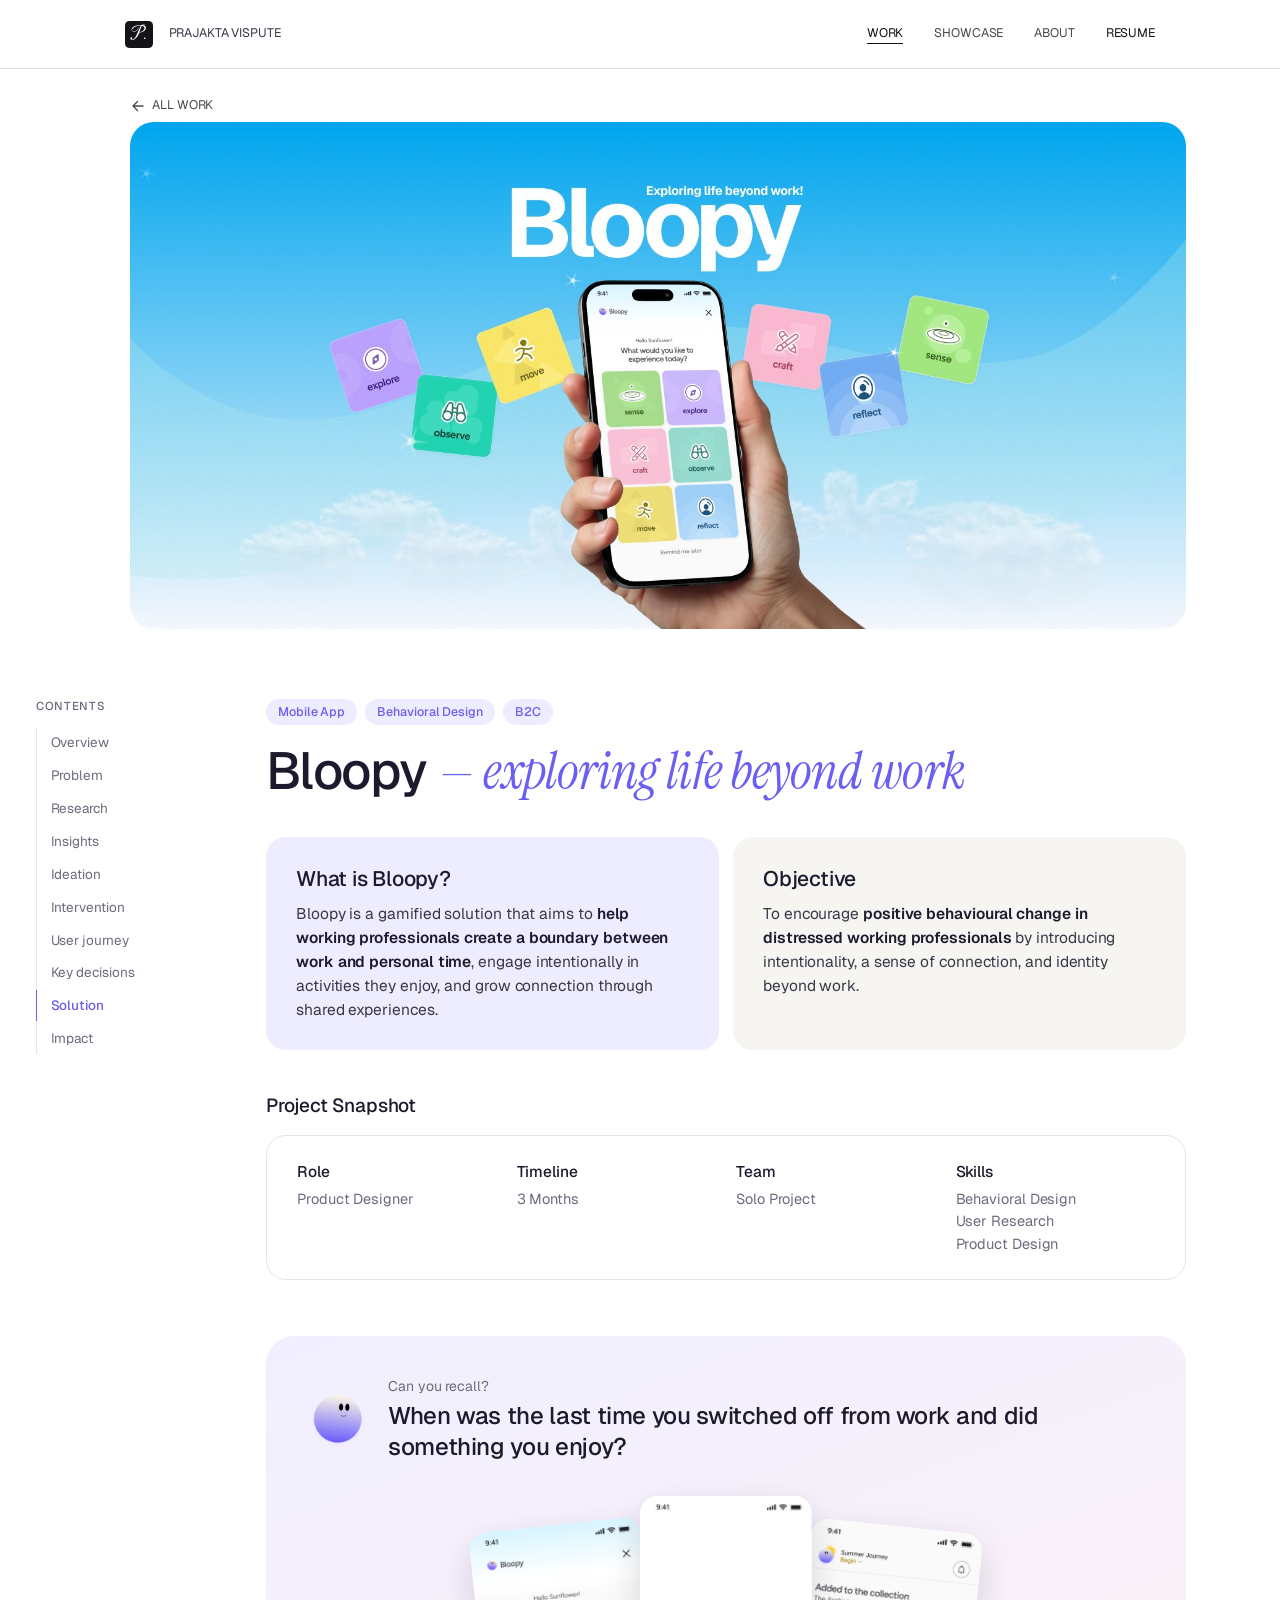
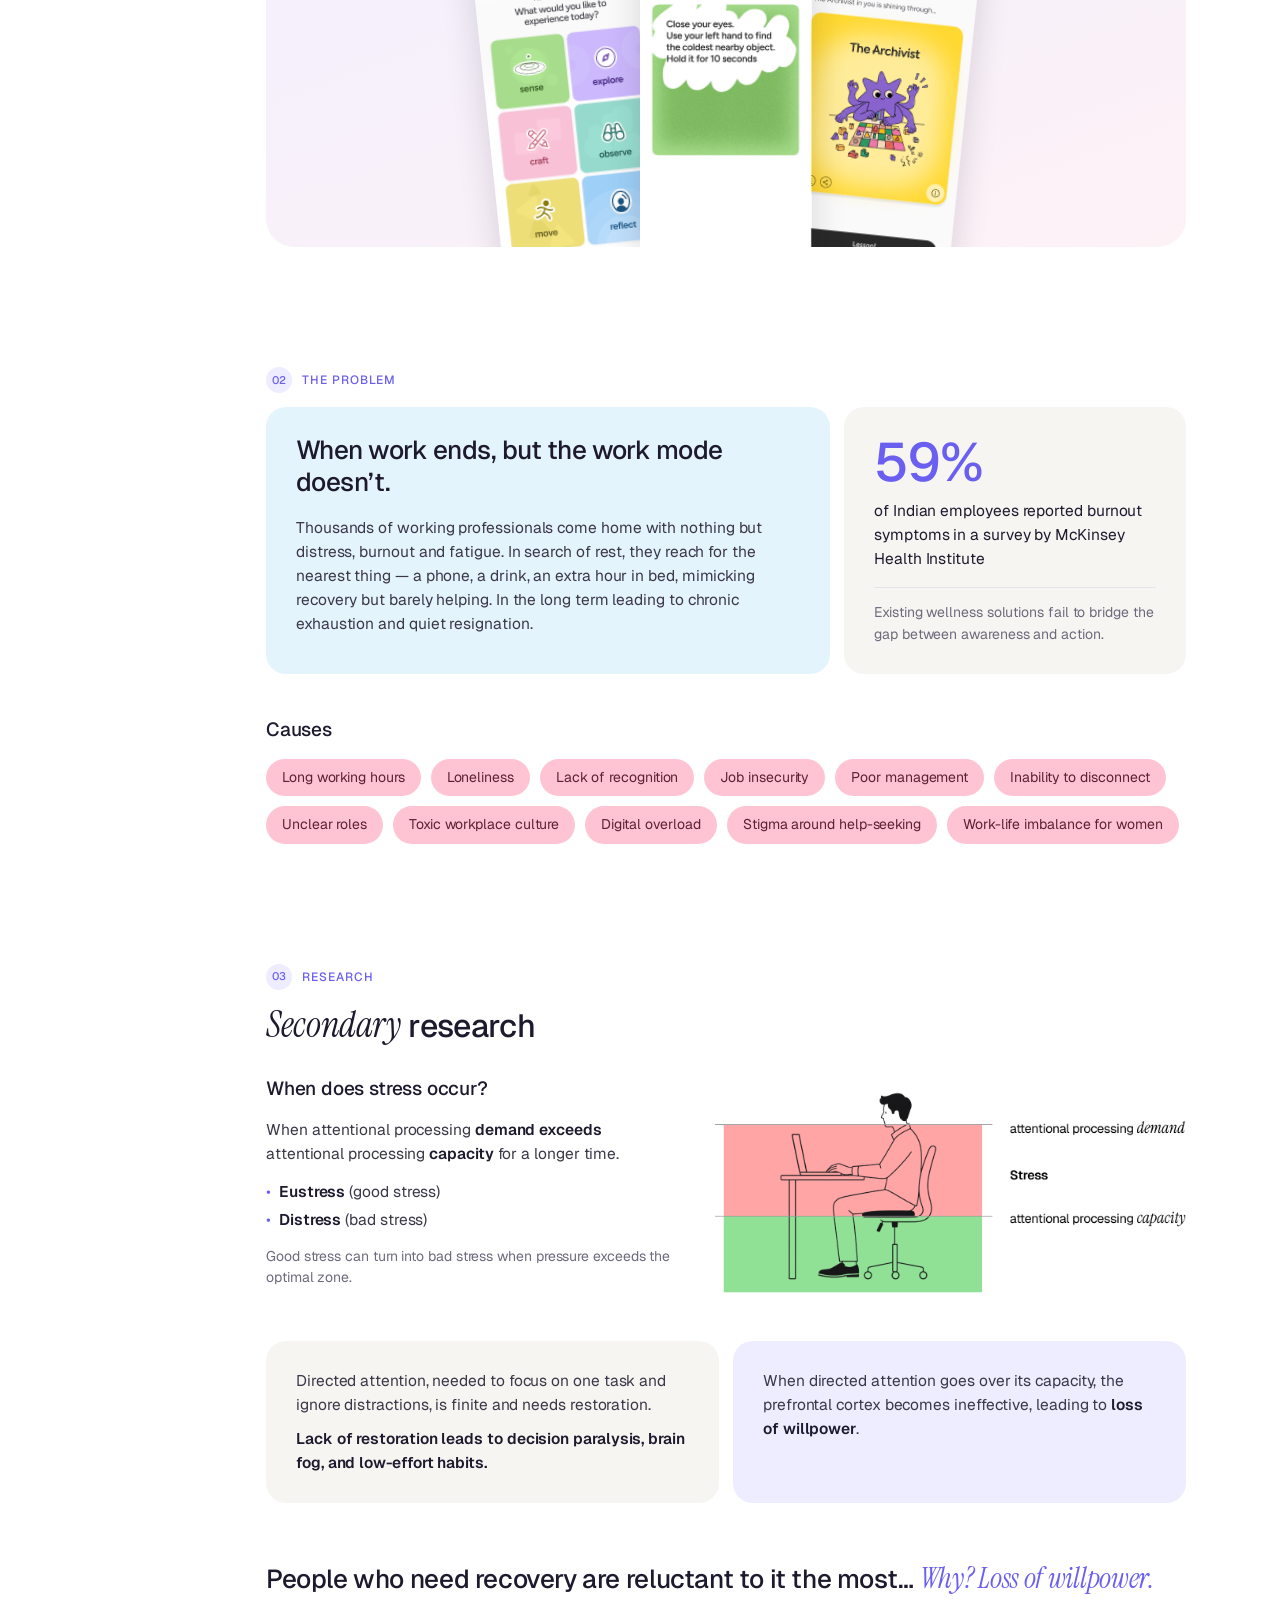
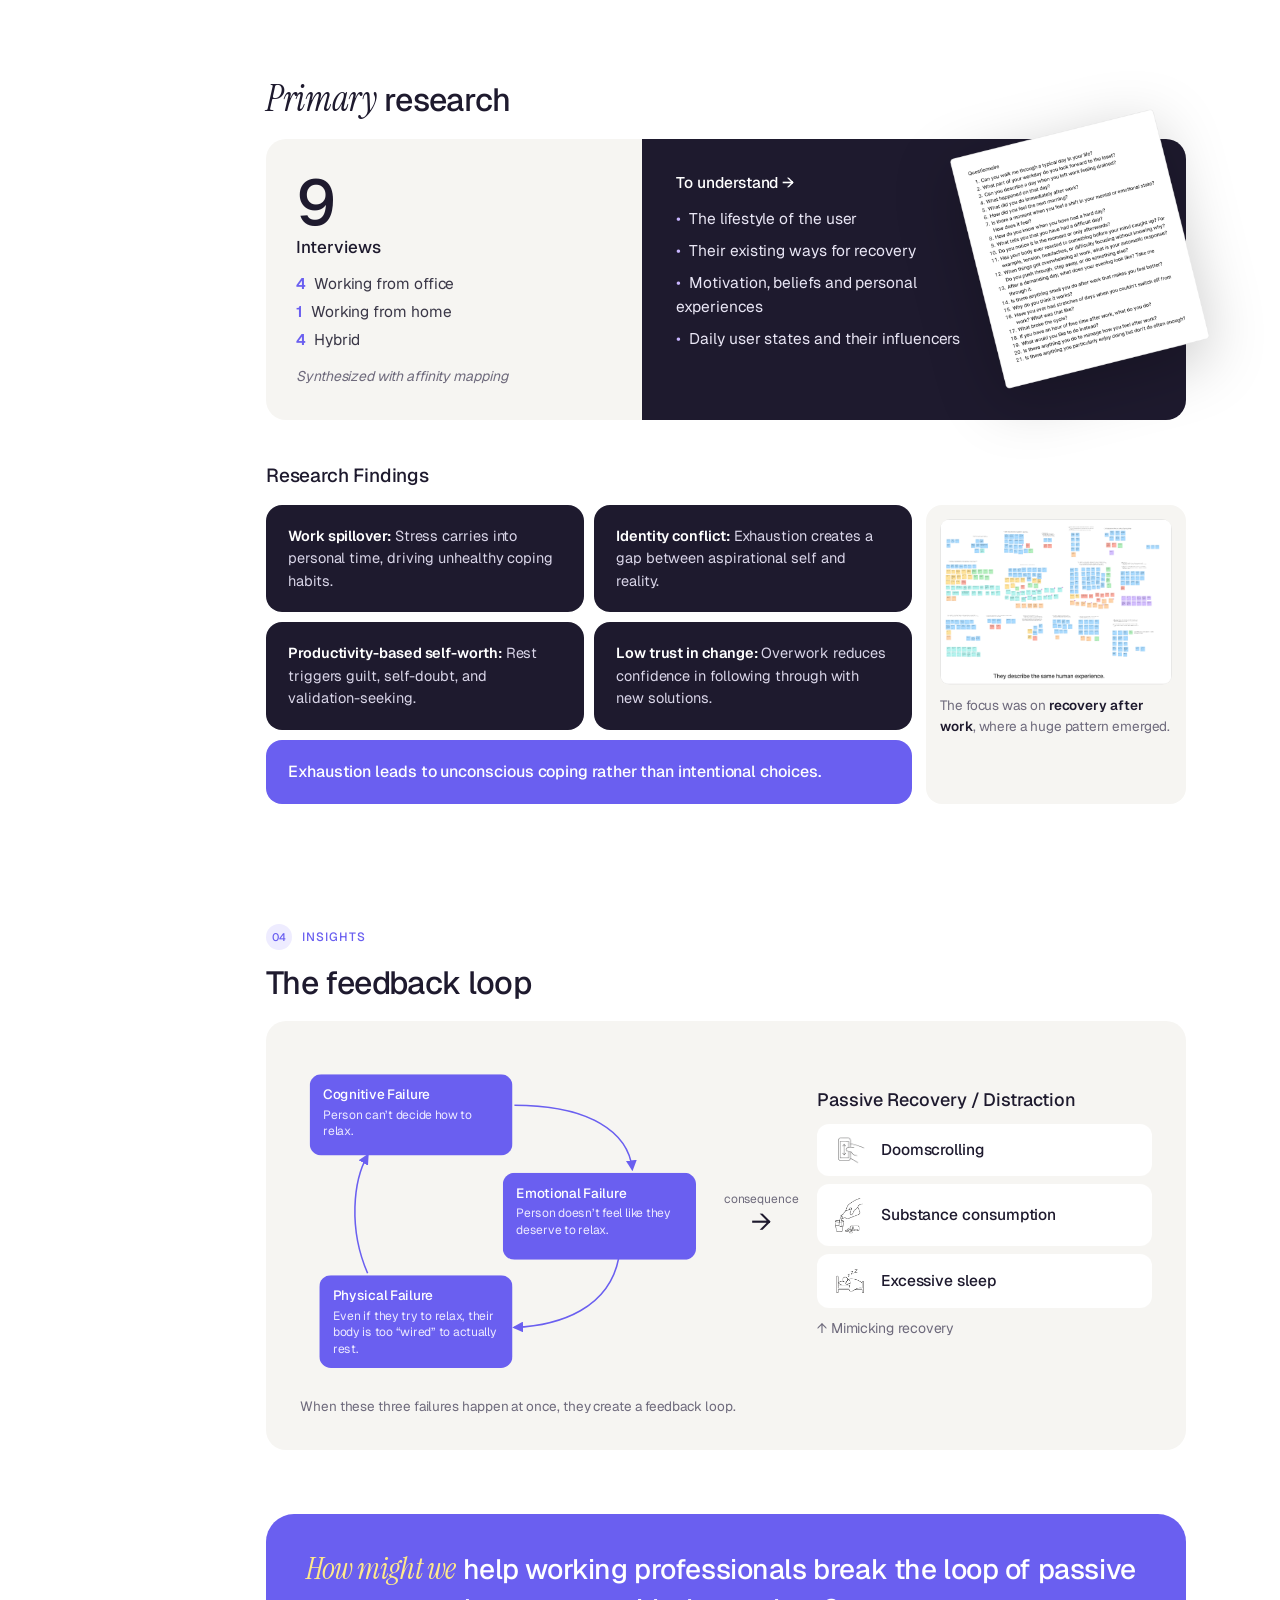
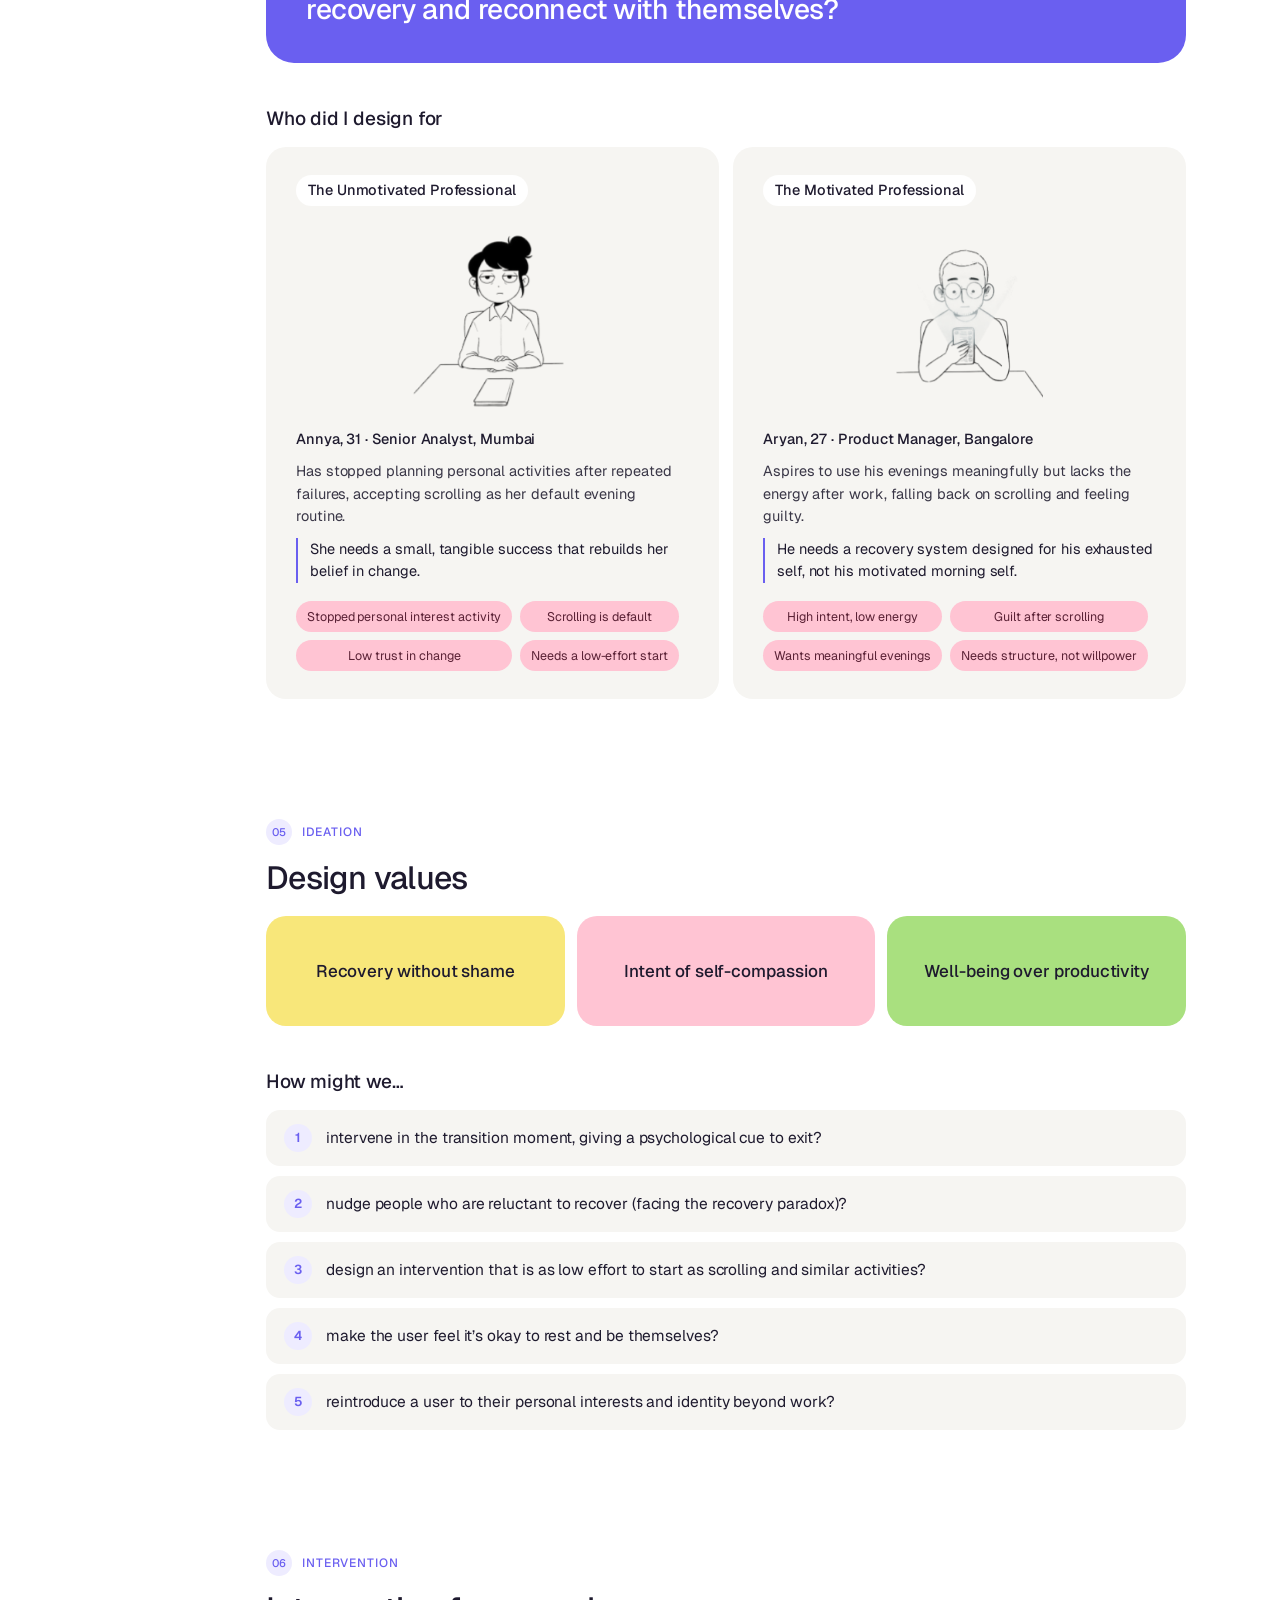
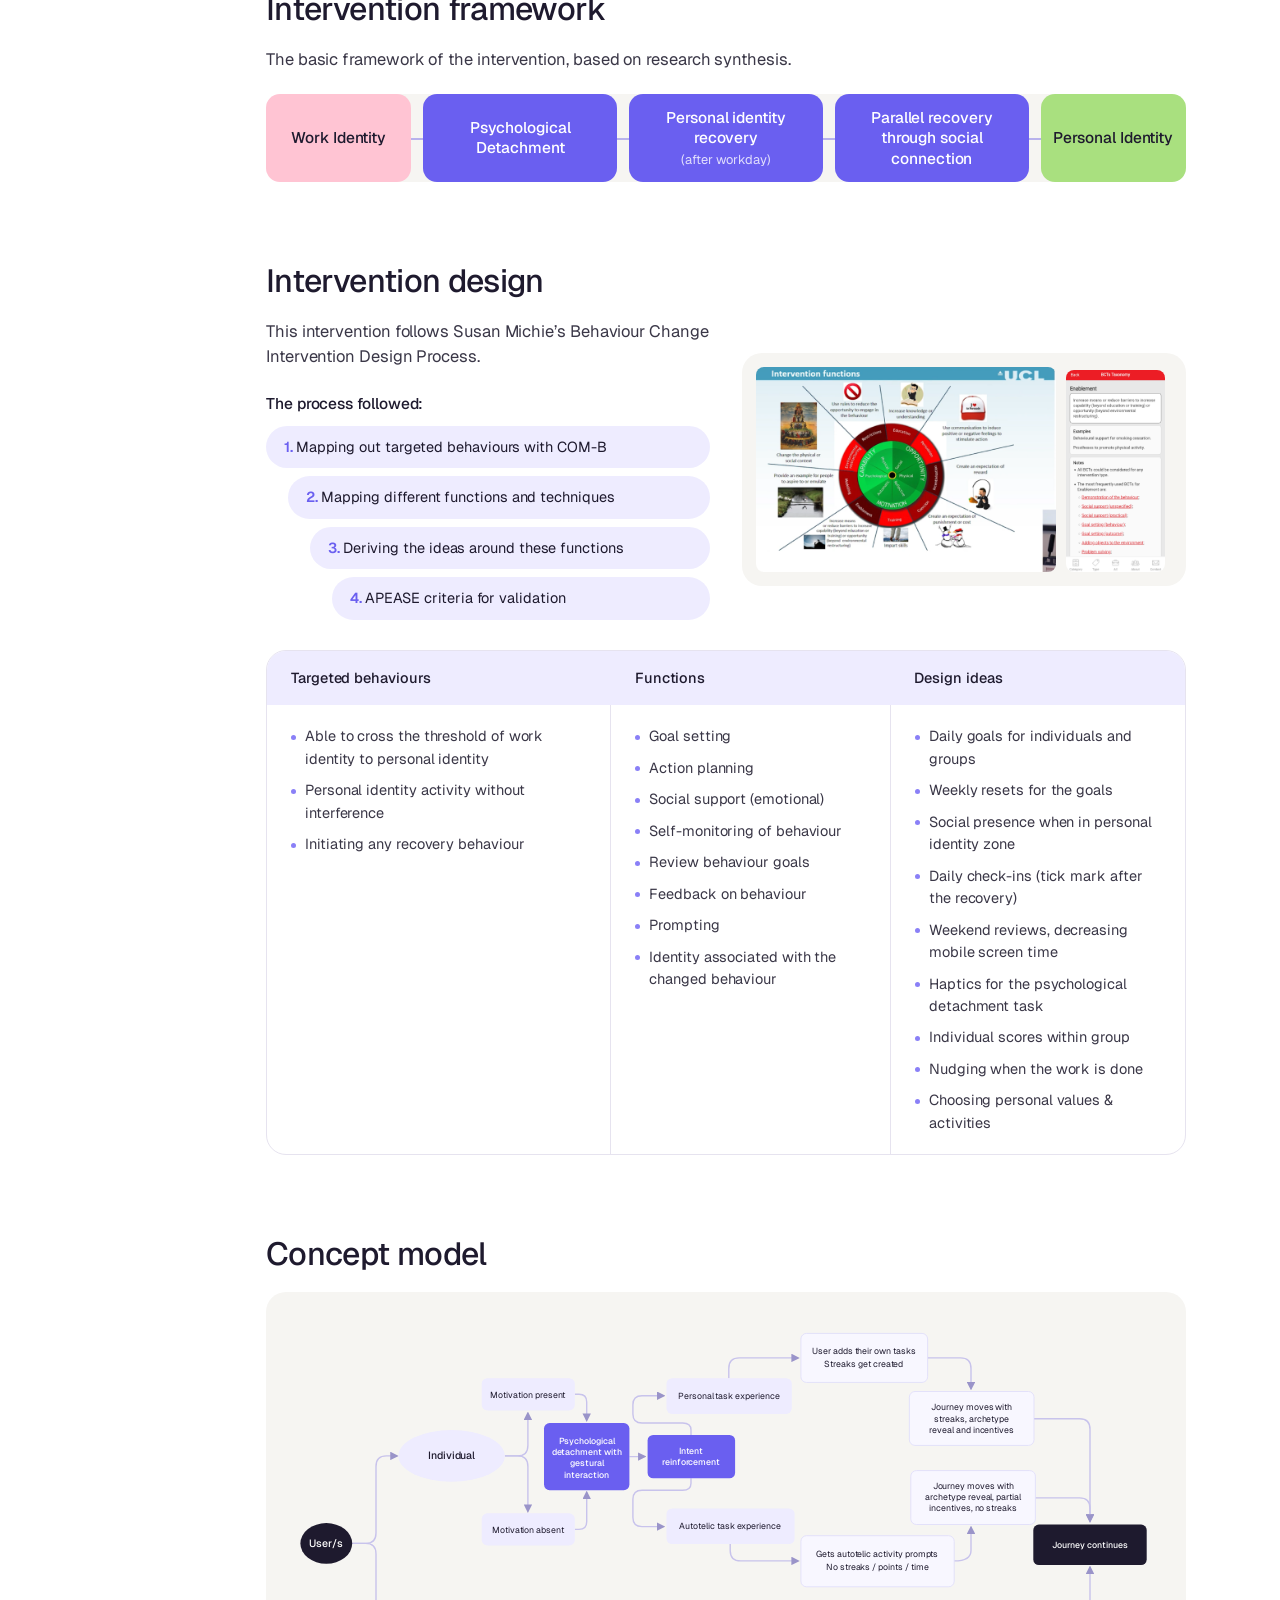
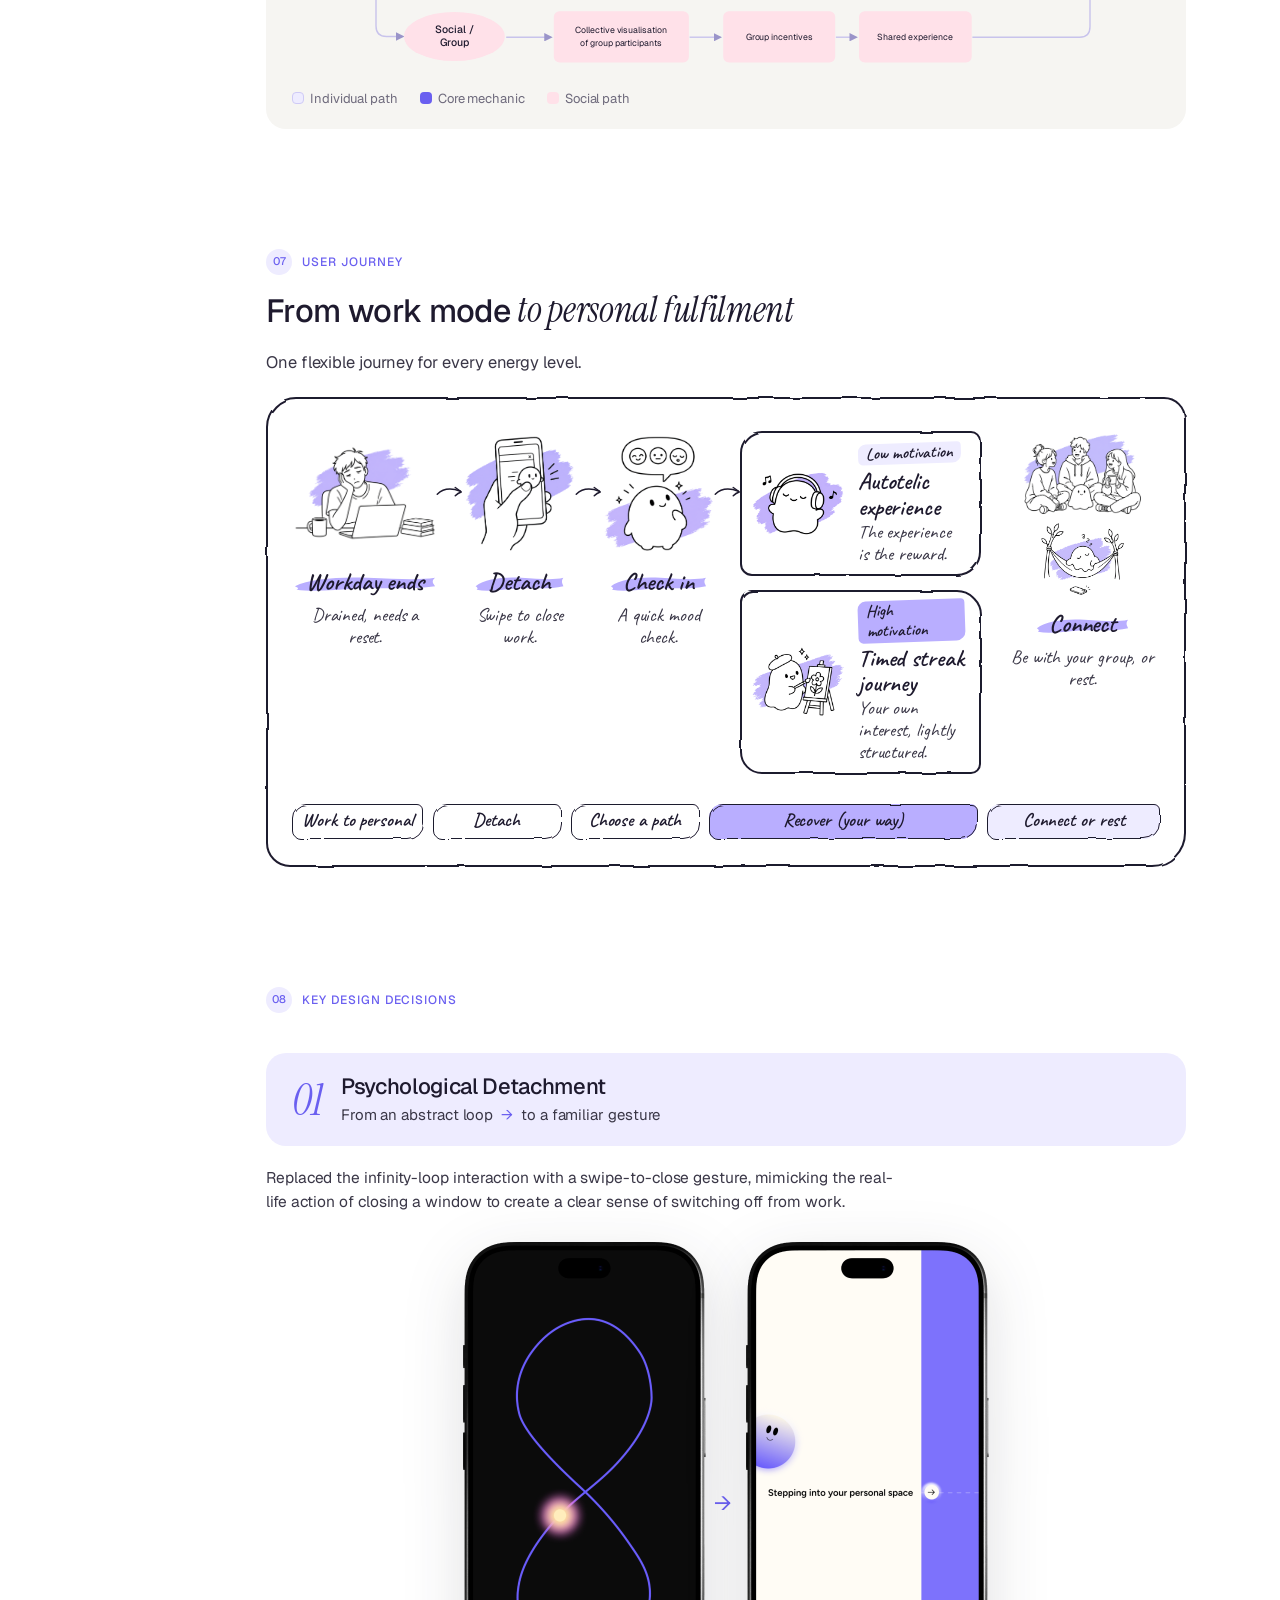
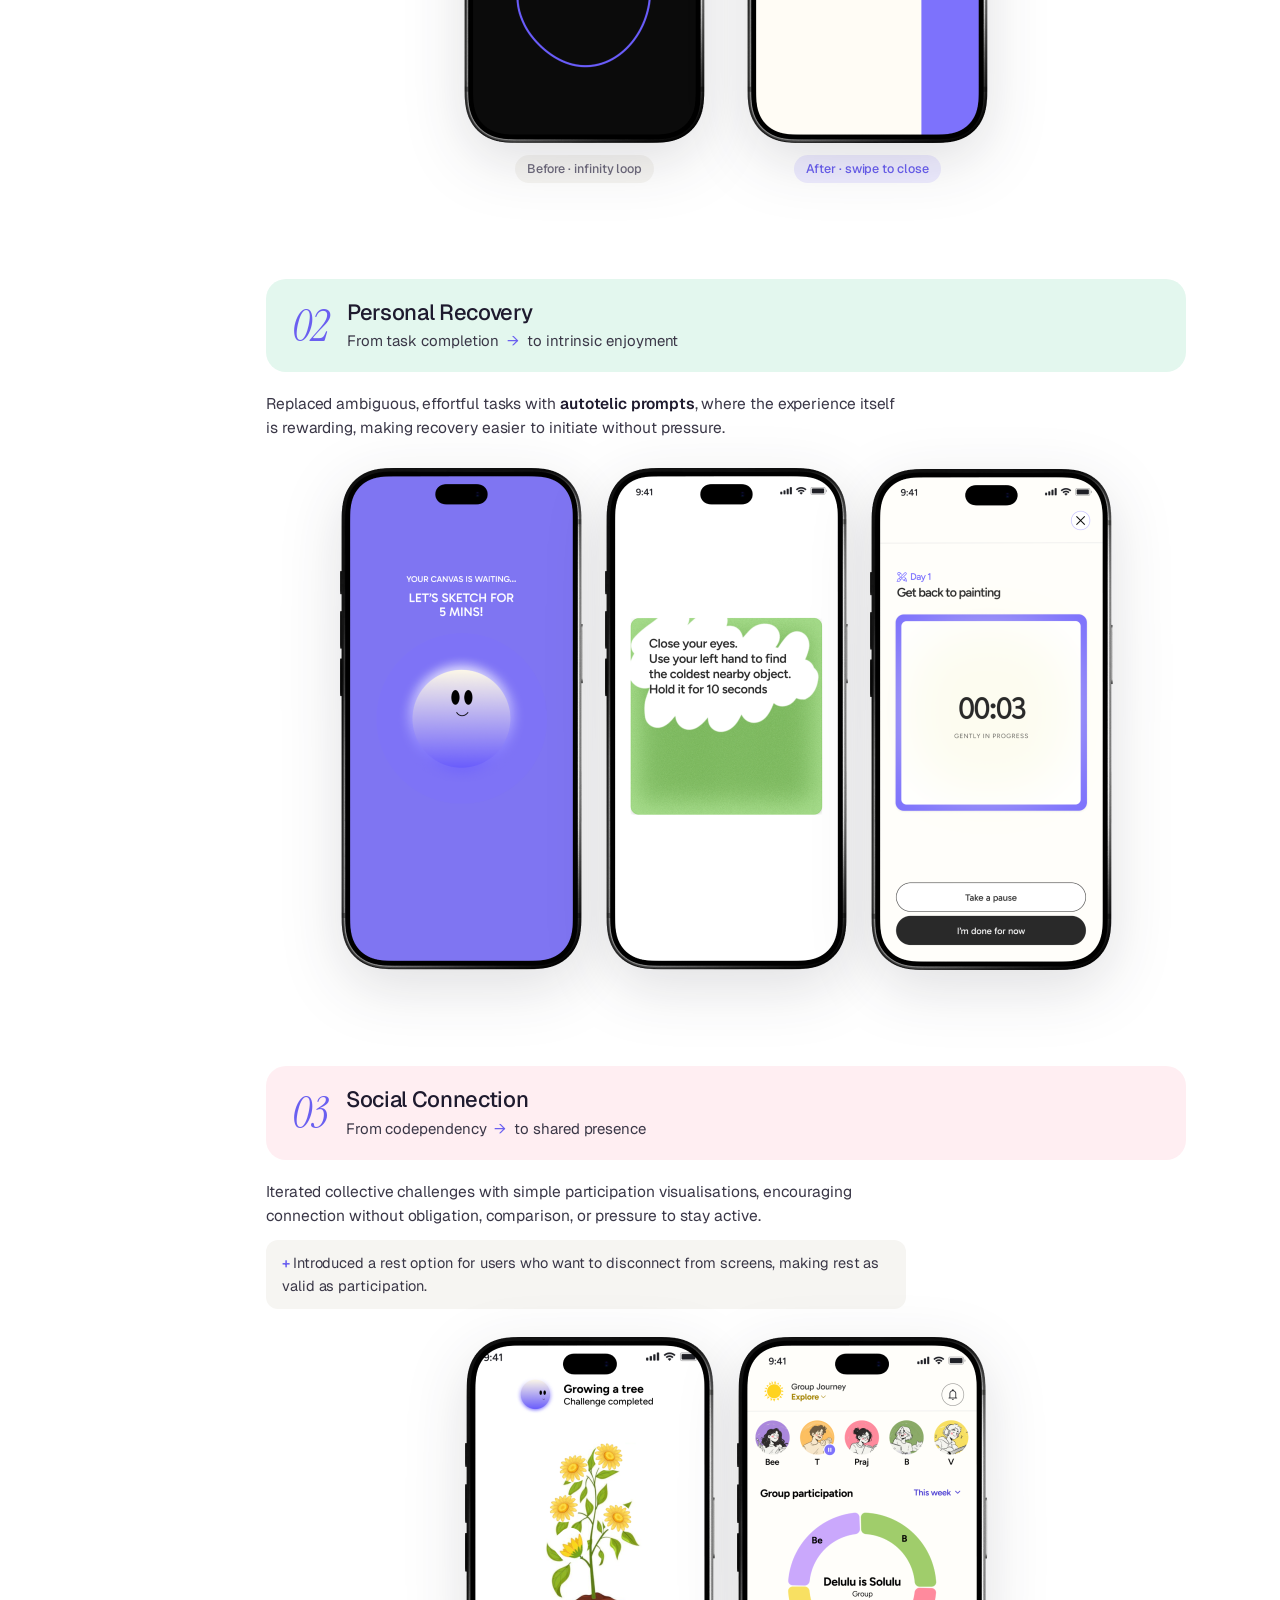
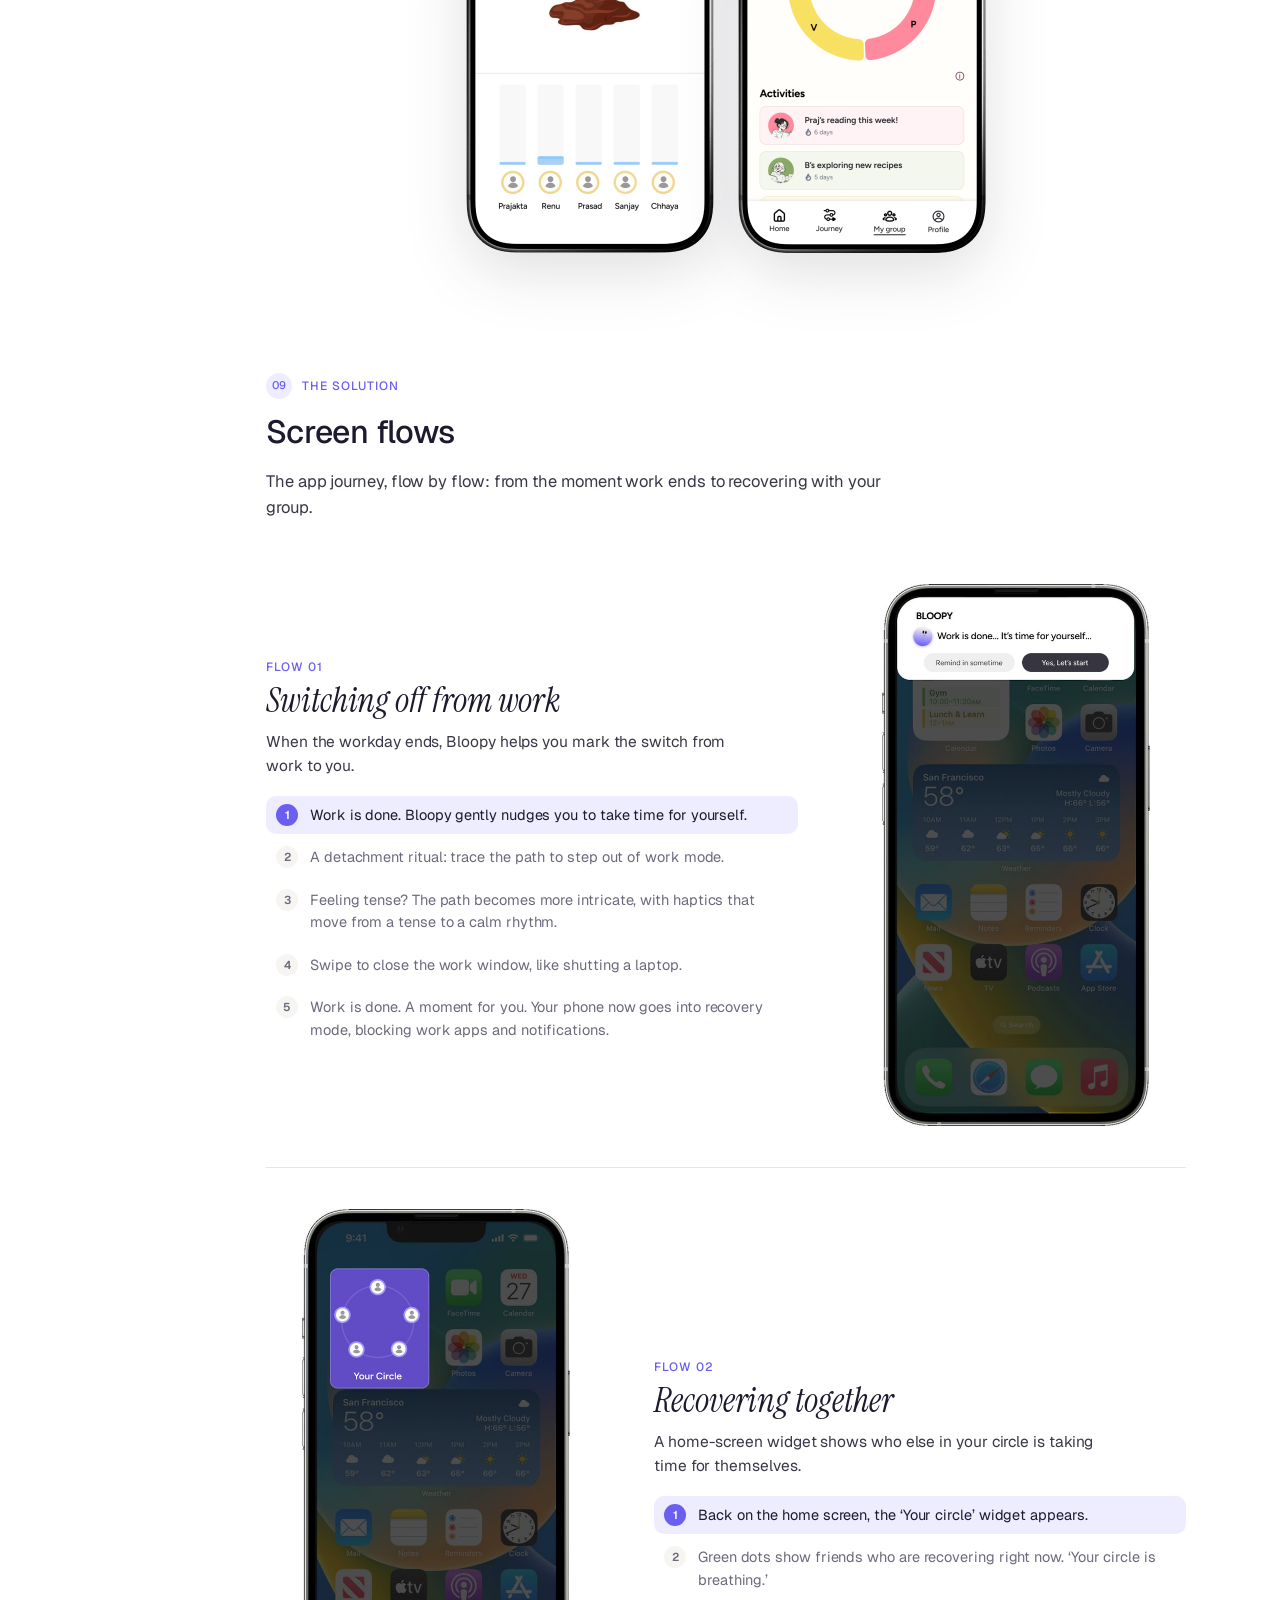
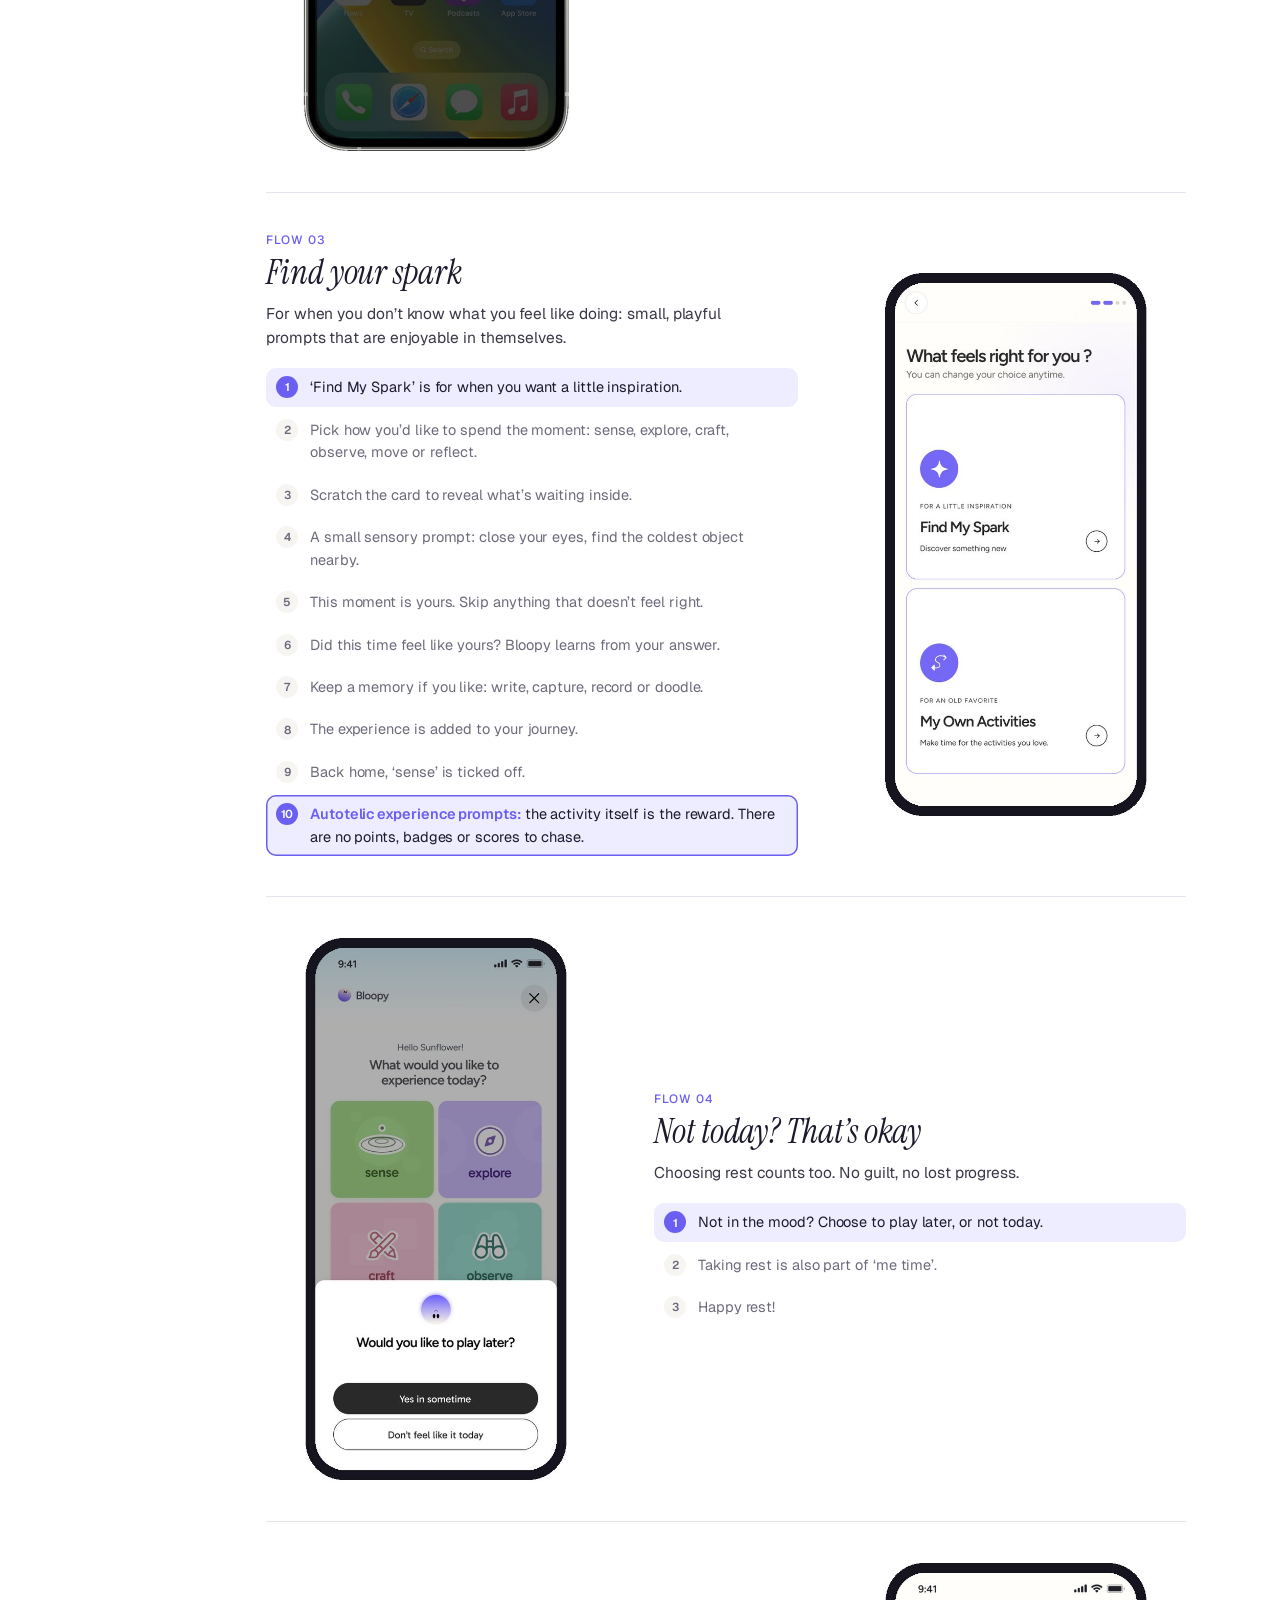
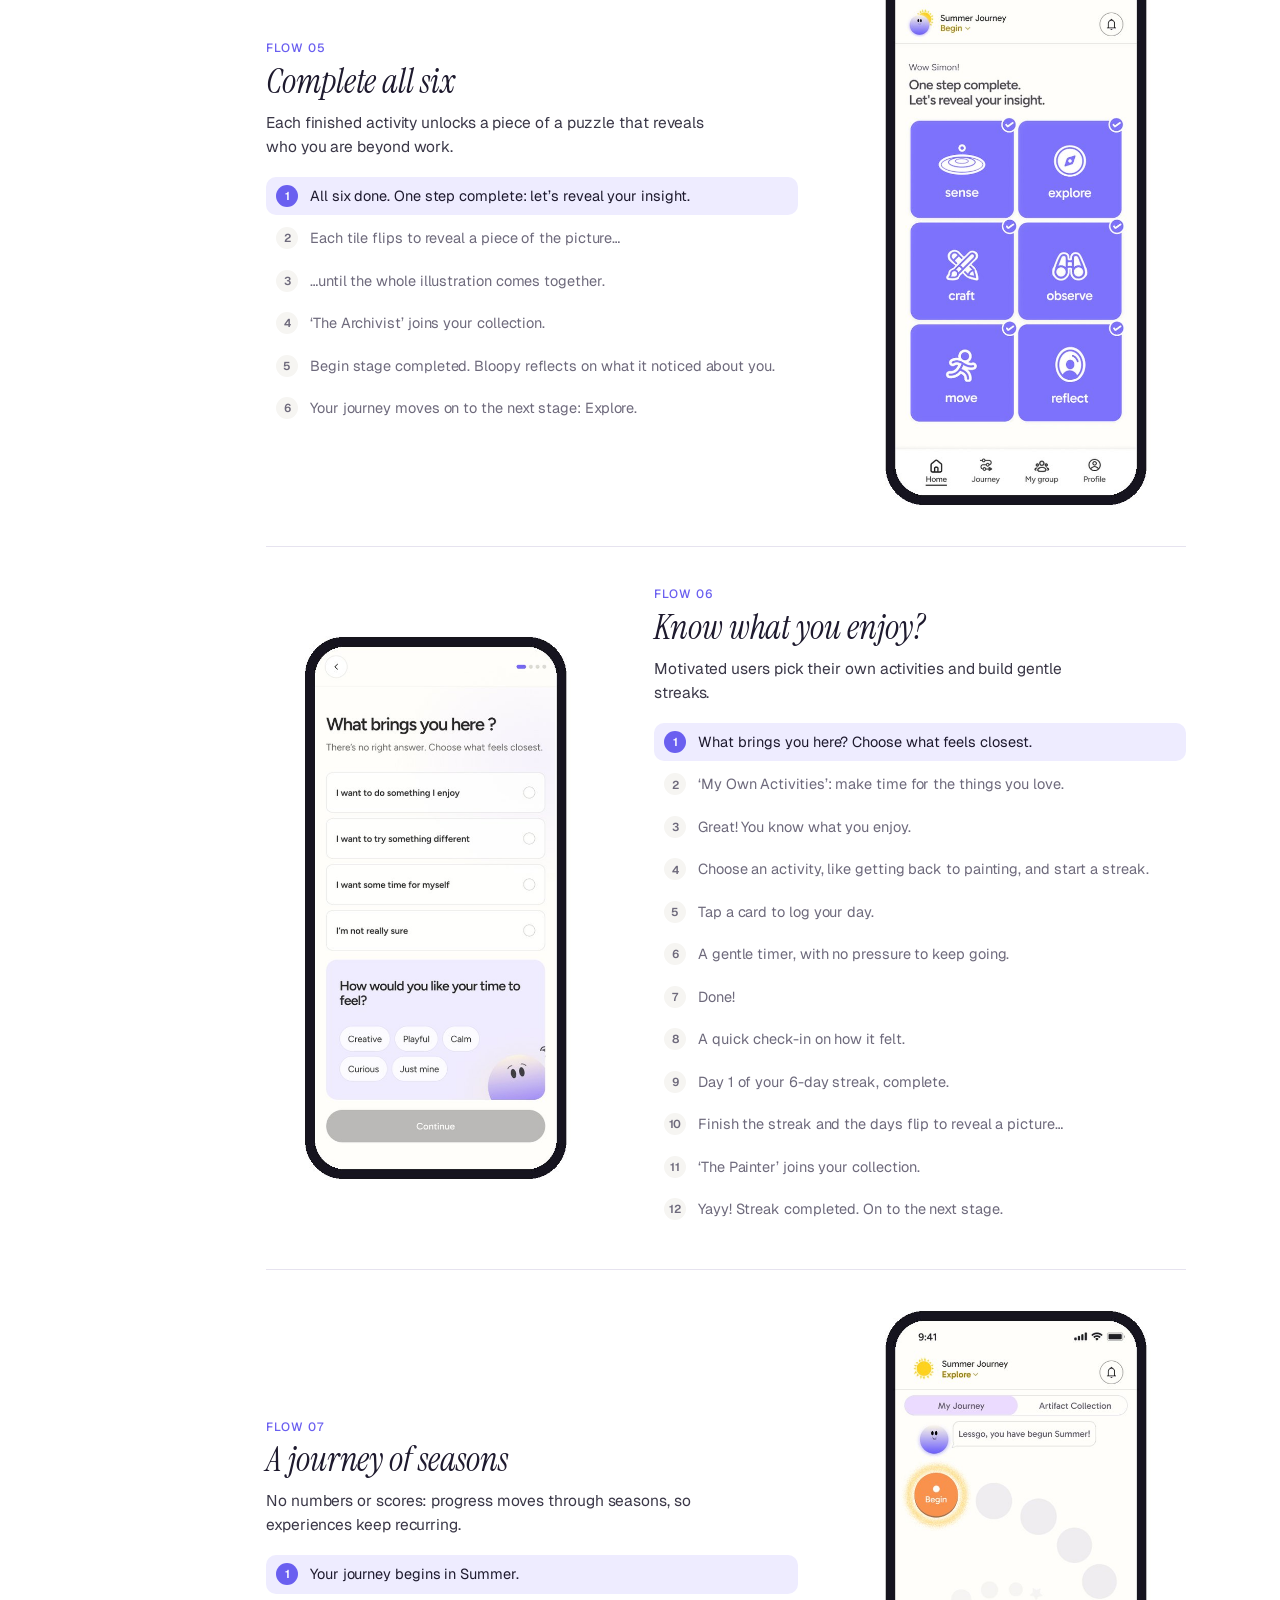
==== commit b69c7e49: "Add Bloopy case study assets, rebuild About collage, local toolkit icons - Add Bloopy journey images" ====
--- a/case-study-bloopy.html
+++ b/case-study-bloopy.html
@@ -54,8 +54,10 @@
           <li><a href="#insights">Insights</a></li>
           <li><a href="#ideation">Ideation</a></li>
           <li><a href="#intervention">Intervention</a></li>
+          <li><a href="#journey">User journey</a></li>
           <li><a href="#decisions">Key decisions</a></li>
           <li><a href="#solution">Solution</a></li>
+          <li><a href="#impact">Impact</a></li>
         </ol>
       </nav>
 
@@ -237,7 +239,7 @@
               <p class="bl-persona__name">Annya, 31 · Senior Analyst, Mumbai</p>
               <p>Has stopped planning personal activities after repeated failures, accepting scrolling as her default evening routine.</p>
               <p class="bl-persona__need">She needs a small, tangible success that rebuilds her belief in change.</p>
-              <ul class="bl-chips bl-chips--sm"><li>Stopped personal interest activity</li><li>Scrolling is default</li></ul>
+              <ul class="bl-chips bl-chips--sm"><li>Stopped personal interest activity</li><li>Scrolling is default</li><li>Low trust in change</li><li>Needs a low-effort start</li></ul>
             </article>
             <article class="bl-persona">
               <p class="bl-persona__type">The Motivated Professional</p>
@@ -245,6 +247,7 @@
               <p class="bl-persona__name">Aryan, 27 · Product Manager, Bangalore</p>
               <p>Aspires to use his evenings meaningfully but lacks the energy after work, falling back on scrolling and feeling guilty.</p>
               <p class="bl-persona__need">He needs a recovery system designed for his exhausted self, not his motivated morning self.</p>
+              <ul class="bl-chips bl-chips--sm"><li>High intent, low energy</li><li>Guilt after scrolling</li><li>Wants meaningful evenings</li><li>Needs structure, not willpower</li></ul>
             </article>
           </div>
         </section>
@@ -371,9 +374,59 @@
           </div>
         </section>
 
-        <!-- ========== 07 KEY DECISIONS ========== -->
+        <!-- ========== 07 USER JOURNEY ========== -->
+        <section id="journey" class="bl-section">
+          <p class="bl-kicker reveal"><span>07</span> User journey</p>
+          <h2 class="bl-h2 reveal">From work mode <em>to personal fulfilment</em></h2>
+          <p class="bl-lead reveal">One flexible journey for every energy level.</p>
+          <div class="bl-jy reveal">
+            <svg class="bl-jy__defs" width="0" height="0" aria-hidden="true" focusable="false">
+              <filter id="jy-rough"><feTurbulence type="fractalNoise" baseFrequency="0.035" numOctaves="2" seed="4" /><feDisplacementMap in="SourceGraphic" scale="3.2" /></filter>
+            </svg>
+            <ol class="bl-jy__stages">
+              <li class="bl-jy__stage">
+                <img src="assets/case-studies/bloopy/journey/workday.png" alt="A tired young worker resting his cheek on his hand at his laptop" width="640" height="429" loading="lazy" />
+                <h3 class="bl-jy__label">Workday ends</h3>
+                <p>Drained, needs a reset.</p>
+              </li>
+              <li class="bl-jy__stage">
+                <img src="assets/case-studies/bloopy/journey/detach.png" alt="A hand swiping the Bloopy mascot across a phone to close the work window" width="609" height="640" loading="lazy" />
+                <h3 class="bl-jy__label">Detach</h3>
+                <p>Swipe to close work.</p>
+              </li>
+              <li class="bl-jy__stage">
+                <img src="assets/case-studies/bloopy/journey/checkin.png" alt="The Bloopy mascot with a speech bubble of three mood faces" width="603" height="640" loading="lazy" />
+                <h3 class="bl-jy__label">Check in</h3>
+                <p>A quick mood check.</p>
+              </li>
+              <li class="bl-jy__branch">
+                <div class="bl-jy__path bl-jy__path--low">
+                  <img src="assets/case-studies/bloopy/journey/autotelic.png" alt="The Bloopy mascot enjoying music with headphones" width="640" height="450" loading="lazy" />
+                  <div><span class="bl-jy__tag">Low motivation</span><h3>Autotelic experience</h3><p>The experience is the reward.</p></div>
+                </div>
+                <div class="bl-jy__path bl-jy__path--high">
+                  <img src="assets/case-studies/bloopy/journey/streak.png" alt="The Bloopy mascot in a beret painting a flower on an easel" width="640" height="486" loading="lazy" />
+                  <div><span class="bl-jy__tag">High motivation</span><h3>Timed streak journey</h3><p>Your own interest, lightly structured.</p></div>
+                </div>
+              </li>
+              <li class="bl-jy__stage bl-jy__stage--end">
+                <div class="bl-jy__pair">
+                  <img src="assets/case-studies/bloopy/journey/connect.png" alt="Three friends sitting together with the Bloopy mascot" width="640" height="445" loading="lazy" />
+                  <img src="assets/case-studies/bloopy/journey/rest.png" alt="The Bloopy mascot sleeping in a hammock, phone face down below" width="640" height="553" loading="lazy" />
+                </div>
+                <h3 class="bl-jy__label">Connect</h3>
+                <p>Be with your group, or rest.</p>
+              </li>
+            </ol>
+            <ol class="bl-jy__phases" aria-label="Journey phases">
+              <li>Work to personal</li><li>Detach</li><li>Choose a path</li><li class="is-recover">Recover (your way)</li><li class="is-connect">Connect or rest</li>
+            </ol>
+          </div>
+        </section>
+
+        <!-- ========== 08 KEY DECISIONS ========== -->
         <section id="decisions" class="bl-section">
-          <p class="bl-kicker reveal"><span>07</span> Key design decisions</p>
+          <p class="bl-kicker reveal"><span>08</span> Key design decisions</p>
 
           <article class="bl-decision reveal">
             <header class="bl-decision__head bl-decision__head--lav">
@@ -385,8 +438,8 @@
             </header>
             <p class="bl-decision__body">Replaced the infinity-loop interaction with a swipe-to-close gesture, mimicking the real-life action of closing a window to create a clear sense of switching off from work.</p>
             <div class="bl-phones bl-phones--compare">
-              <figure><img src="assets/case-studies/bloopy/kd-infinity-loop.png" alt="Earlier version: trace a glowing dot along an infinity loop" width="243" height="501" loading="lazy" /><figcaption class="is-before">Before · infinity loop</figcaption></figure>
-              <figure><img src="assets/case-studies/bloopy/kd-swipe-to-close.png" alt="Final version: swipe across to close the work window, 'Stepping into your personal space'" width="243" height="501" loading="lazy" /><figcaption class="is-after">After · swipe to close</figcaption></figure>
+              <figure class="bl-iter" tabindex="0"><img src="assets/case-studies/bloopy/kd-infinity-loop.png" alt="Earlier version: trace a glowing dot along an infinity loop" width="243" height="501" loading="lazy" /><figcaption class="is-before">Before · infinity loop</figcaption><p class="bl-iter__tip"><b>Before</b>Trace a glowing dot along an infinity loop. An abstract interaction to switch off from work.</p></figure>
+              <figure class="bl-iter" tabindex="0"><img src="assets/case-studies/bloopy/kd-swipe-to-close.png" alt="Final version: swipe across to close the work window, 'Stepping into your personal space'" width="243" height="501" loading="lazy" /><figcaption class="is-after">After · swipe to close</figcaption><p class="bl-iter__tip"><b>After</b>Swipe to close, like closing a window. A familiar gesture that gives a clear sense of switching off from work.</p></figure>
             </div>
           </article>
 
@@ -400,9 +453,9 @@
             </header>
             <p class="bl-decision__body">Replaced ambiguous, effortful tasks with <strong>autotelic prompts</strong>, where the experience itself is rewarding, making recovery easier to initiate without pressure.</p>
             <div class="bl-phones">
-              <img src="assets/case-studies/bloopy/kd-sketch-prompt.png" alt="'Your canvas is waiting… Let's sketch for 5 mins!' with the Bloopy mascot" width="243" height="502" loading="lazy" />
-              <img src="assets/case-studies/bloopy/kd-sensory-prompt.png" alt="Sensory prompt: close your eyes and hold the coldest nearby object for 10 seconds" width="243" height="502" loading="lazy" />
-              <img src="assets/case-studies/bloopy/kd-timer.png" alt="Gentle timer for 'Get back to painting' with options to take a pause or finish" width="243" height="501" loading="lazy" />
+              <figure class="bl-iter" tabindex="0"><img src="assets/case-studies/bloopy/kd-sketch-prompt.png" alt="'Your canvas is waiting… Let's sketch for 5 mins!' with the Bloopy mascot" width="243" height="502" loading="lazy" /><p class="bl-iter__tip"><b>Before</b>An ambiguous task. “Let’s sketch for 5 mins!” still asked for effort and left the user unsure what to do.</p></figure>
+              <figure class="bl-iter" tabindex="0"><img src="assets/case-studies/bloopy/kd-sensory-prompt.png" alt="Sensory prompt: close your eyes and hold the coldest nearby object for 10 seconds" width="243" height="502" loading="lazy" /><p class="bl-iter__tip"><b>After</b>Autotelic prompts, where the experience itself is the reward.</p></figure>
+              <figure class="bl-iter" tabindex="0"><img src="assets/case-studies/bloopy/kd-timer.png" alt="Gentle timer for 'Get back to painting' with options to take a pause or finish" width="243" height="501" loading="lazy" /><p class="bl-iter__tip"><b>Gentle timer</b>Take a pause or finish anytime, so recovery starts without pressure.</p></figure>
             </div>
           </article>
 
@@ -417,15 +470,15 @@
             <p class="bl-decision__body">Iterated collective challenges with simple participation visualisations, encouraging connection without obligation, comparison, or pressure to stay active.</p>
             <p class="bl-decision__note">Introduced a rest option for users who want to disconnect from screens, making rest as valid as participation.</p>
             <div class="bl-phones">
-              <img src="assets/case-studies/bloopy/kd-growing-tree.png" alt="'Growing a tree — challenge completed' with a sunflower plant and each member's contribution" width="250" height="516" loading="lazy" />
-              <img src="assets/case-studies/bloopy/kd-group-participation.png" alt="Group journey screen with a participation ring for the group 'Delulu is Solulu' and recent activities" width="251" height="516" loading="lazy" />
-            </div>
-          </article>
-        </section>
-
-        <!-- ========== 08 SOLUTION ========== -->
+              <figure class="bl-iter" tabindex="0"><img src="assets/case-studies/bloopy/kd-growing-tree.png" alt="'Growing a tree — challenge completed' with a sunflower plant and each member's contribution" width="250" height="516" loading="lazy" /><p class="bl-iter__tip"><b>Before</b>The tree challenge added codependency instead of co-regulation: progress depended on everyone else.</p></figure>
+              <figure class="bl-iter" tabindex="0"><img src="assets/case-studies/bloopy/kd-group-participation.png" alt="Group journey screen with a participation ring for the group 'Delulu is Solulu' and recent activities" width="251" height="516" loading="lazy" /><p class="bl-iter__tip"><b>After · Shared presence</b>A simple participation ring: connection without obligation, comparison, or pressure to stay active.</p></figure>
+            </div>
+          </article>
+        </section>
+
+        <!-- ========== 09 SOLUTION ========== -->
         <section id="solution" class="bl-section">
-          <p class="bl-kicker reveal"><span>08</span> The Solution</p>
+          <p class="bl-kicker reveal"><span>09</span> The Solution</p>
           <h2 class="bl-h2 reveal">Screen flows</h2>
           <p class="bl-lead reveal">The app journey, flow by flow: from the moment work ends to recovering with your group.</p>
           <article class="bl-flow reveal" id="flow-switching-off">
@@ -535,6 +588,27 @@
         </section>
 
         <!-- ========== END ========== -->
+        <!-- ========== 10 IMPACT ========== -->
+        <section id="impact" class="bl-section">
+          <p class="bl-kicker reveal"><span>10</span> Impact</p>
+          <h2 class="bl-h2 reveal">If Bloopy launched tomorrow, <em>success would look like…</em></h2>
+          <p class="bl-lead reveal">Not time spent in the app, but evenings that feel like your own.</p>
+          <ol class="bl-impact reveal">
+            <li>
+              <p class="bl-impact__name">Intentional recovery evenings</p>
+              <p>Evenings per week where a user detaches from work, then does an activity, connects, or chooses rest.</p>
+            </li>
+            <li>
+              <p class="bl-impact__name">Detachment rate</p>
+              <p>Share of end-of-work nudges that lead to completing the swipe-to-close ritual.</p>
+            </li>
+            <li>
+              <p class="bl-impact__name">Less passive scrolling</p>
+              <p>Drop in scrolling during the first hour after work, without total screen time going up.</p>
+            </li>
+          </ol>
+        </section>
+
         <section class="bl-section bl-end reveal">
           <img src="assets/case-studies/bloopy/mascot.png" alt="" width="85" height="85" />
           <p class="bl-end__text">Thanks for reading! <em>Go switch off for a bit.</em></p>
--- a/css/styles.css
+++ b/css/styles.css
@@ -385,6 +385,8 @@
 .tile img { object-fit: fill; max-width: none; }
 .tile img.fit { object-fit: contain; }
 .tile img.cover { object-fit: cover; border-radius: 4px; }
+/* Layers that must stay aligned (device frame + its screen) share one box */
+.tile__group > img { position: absolute; }
 .tile__micro { white-space: nowrap; }
 .tile:hover { transform: scale(1.015); }
 
@@ -421,8 +423,28 @@
   line-height: 1.3;
   color: var(--body);
 }
-.about__photos { margin-top: 30px; }
-.about__photos img { width: 100%; height: auto; }
+/* Photo collage, matching the Framer original (740 x 1024):
+   two equal photos on top, a full-width group photo, then a narrow + wide pair */
+.about__photos {
+  margin-top: 30px;
+  display: grid;
+  aspect-ratio: 740 / 1024;
+  grid-template-columns: repeat(12, 1fr);
+  grid-template-rows: 308fr 355fr 314fr;
+  gap: 13px;
+}
+.about__photos img {
+  width: 100%;
+  height: 100%;
+  min-height: 0;
+  object-fit: cover;
+  border-radius: 9px;
+}
+.about__photos .ph-library { grid-column: 1 / 7; }
+.about__photos .ph-hill    { grid-column: 7 / 13; object-position: center 65%; }
+.about__photos .ph-group   { grid-column: 1 / 13; object-position: center 88%; }
+.about__photos .ph-sky     { grid-column: 1 / 6; object-position: center 60%; }
+.about__photos .ph-laptop  { grid-column: 6 / 13; }
 
 .experience { margin-top: 30px; }
 .experience .label { padding-left: 7px; margin-bottom: 20px; }
@@ -441,7 +463,7 @@
 .exp strong { display: block; font-weight: 500; color: var(--ink-2); }
 .exp span { display: block; margin-top: 3px; color: var(--body); }
 .exp__time { min-width: 60px; }
-.exp__logo--idc { display: grid; gap: 7px; padding-left: 2px; }
+.exp__logo img { object-fit: contain; }
 
 /* ---------- Toolkit ---------- */
 .toolkit { padding-top: 0; }
--- a/css/bloopy.css
+++ b/css/bloopy.css
@@ -336,7 +336,9 @@
 .bl-persona__name { font-weight: 500; color: var(--bl-ink); margin-bottom: 8px; }
 .bl-persona p { font-size: 14.5px; }
 .bl-persona__need { padding-left: 12px; border-left: 2px solid var(--bl-purple); color: var(--bl-ink); }
-.bl-persona .bl-chips { margin-top: 18px; }
+.bl-persona .bl-chips { margin-top: 18px; display: grid; grid-template-columns: repeat(2, max-content); gap: 8px; }
+.bl-persona .bl-chips li { padding: 6px 11px; font-size: 12.5px; white-space: nowrap; text-align: center; }
+@media (max-width: 1100px) { .bl-persona .bl-chips { grid-template-columns: 1fr 1fr; } .bl-persona .bl-chips li { white-space: normal; } }
 
 /* Ideation */
 .bl-values { display: grid; grid-template-columns: repeat(3, 1fr); gap: 12px; }
@@ -455,6 +457,89 @@
 .bl-legend .n-ind { background: var(--bl-lav); border: 1px solid #cfcaf6; }
 .bl-legend .n-key { background: var(--bl-purple); }
 .bl-legend .n-soc { background: #ffe1e9; }
+
+/* User journey: line art + lavender brush, ink outlines */
+@font-face { font-family: "Caveat"; src: url("../assets/fonts/caveat-latin-400-normal.woff2") format("woff2"); font-weight: 400; font-display: swap; }
+@font-face { font-family: "Caveat"; src: url("../assets/fonts/caveat-latin-600-normal.woff2") format("woff2"); font-weight: 600; font-display: swap; }
+.bl-jy {
+  --hand: "Caveat", "Segoe Print", "Comic Sans MS", cursive;
+  position: relative;
+  padding: 34px 26px 28px;
+  background: #fff;
+}
+.bl-jy__defs { position: absolute; }
+.bl-jy::before, .bl-jy__path::before, .bl-jy__phases li::before {
+  content: "";
+  position: absolute;
+  inset: 0;
+  border: 2px solid var(--bl-ink);
+  border-radius: inherit;
+  filter: url(#jy-rough);
+  pointer-events: none;
+}
+.bl-jy { border-radius: 30px 22px 34px 24px; }
+.bl-jy__stages { list-style: none; display: grid; grid-template-columns: 1fr 1fr 1fr 2.1fr 1.35fr; gap: 24px; align-items: start; }
+.bl-jy__stage { position: relative; text-align: center; }
+.bl-jy__stage img { display: block; height: 124px; width: auto; max-width: 100%; margin: 0 auto; object-fit: contain; }
+.bl-jy__stage:not(.bl-jy__stage--end)::after {
+  content: "";
+  position: absolute;
+  right: -27px;
+  top: 52px;
+  width: 30px;
+  height: 18px;
+  background: url("data:image/svg+xml;utf8,<svg xmlns='http://www.w3.org/2000/svg' viewBox='0 0 40 24'><path d='M3 15c7-7 18-9 31-4' fill='none' stroke='%231e1a2e' stroke-width='2' stroke-linecap='round'/><path d='M27 6c3 2 6 4 8 6-3 1-6 3-8 5' fill='none' stroke='%231e1a2e' stroke-width='2' stroke-linecap='round' stroke-linejoin='round'/></svg>") center / contain no-repeat;
+}
+.bl-jy__label {
+  display: inline-block;
+  white-space: nowrap;
+  margin: 12px 0 4px;
+  padding: 2px 14px 4px;
+  font: 600 25px/1.1 var(--hand);
+  color: var(--bl-ink);
+  background: url("data:image/svg+xml;utf8,<svg xmlns='http://www.w3.org/2000/svg' viewBox='0 0 200 40' preserveAspectRatio='none'><path d='M4 22c20-12 60-16 100-14s70 4 92 0c-6 6-2 10 0 14-30 6-70 2-104 4s-62 6-86 2c4-2 2-4-2-6z' fill='%23b9aeff'/></svg>") center 62% / 100% 70% no-repeat;
+}
+.bl-jy p { font: 400 19px/1.15 var(--hand); color: var(--bl-text); }
+.bl-jy__branch { display: grid; gap: 14px; }
+.bl-jy__path { position: relative; display: grid; grid-template-columns: 96px 1fr; gap: 12px; align-items: center; padding: 10px 16px 10px 10px; background: #fff; }
+.bl-jy__path--low { border-radius: 22px 10px 24px 12px; }
+.bl-jy__path--high { border-radius: 12px 24px 10px 22px; }
+.bl-jy__path img { width: 96px; height: auto; }
+.bl-jy__path h3 { font: 600 24px/1.05 var(--hand); color: var(--bl-ink); margin: 4px 0 2px; }
+.bl-jy__tag { display: inline-block; padding: 0 8px 1px; font: 600 17px/1.2 var(--hand); color: var(--bl-ink); background: var(--bl-lav); border-radius: 8px 4px 9px 5px; transform: rotate(-2deg); }
+.bl-jy__path--high .bl-jy__tag { background: #b9aeff; }
+.bl-jy__pair { display: grid; justify-items: center; gap: 4px; }
+.bl-jy__pair img { height: 86px; width: auto; max-width: 100%; object-fit: contain; }
+.bl-jy__pair img + img { height: 76px; }
+.bl-jy__phases { list-style: none; display: grid; grid-template-columns: 1fr 1fr 1fr 2.1fr 1.35fr; gap: 10px; margin-top: 30px !important; }
+.bl-jy__phases li {
+  position: relative;
+  padding: 6px 10px 8px;
+  background: #fff;
+  border-radius: 14px 6px 16px 8px;
+  font: 600 19px/1.1 var(--hand);
+  color: var(--bl-ink);
+  text-align: center;
+  white-space: nowrap;
+}
+.bl-jy__phases li::before { border-width: 1.6px; }
+.bl-jy__phases .is-recover { background: #b9aeff; }
+.bl-jy__phases .is-connect { background: var(--bl-lav); }
+@media (max-width: 1000px) {
+  .bl-jy__stages { grid-template-columns: repeat(3, 1fr); }
+  .bl-jy__branch { grid-column: 1 / -1; grid-template-columns: 1fr 1fr; }
+  .bl-jy__stage--end { grid-column: 1 / -1; }
+  .bl-jy__stage:nth-child(3)::after { display: none; }
+  .bl-jy__phases { grid-template-columns: repeat(5, 1fr); }
+  .bl-jy__phases li { white-space: normal; }
+}
+@media (max-width: 760px) {
+  .bl-jy { padding: 26px 16px 18px; }
+  .bl-jy__stages { grid-template-columns: 1fr; gap: 26px; }
+  .bl-jy__stage::after { display: none; }
+  .bl-jy__branch { grid-template-columns: 1fr; }
+  .bl-jy__phases { grid-template-columns: 1fr; }
+}
 
 /* Key decisions */
 .bl-decision { padding-top: 26px; }
@@ -499,6 +584,35 @@
   color: var(--bl-purple);
 }
 
+/* Key iterations: before / after note on hover */
+.bl-iter { position: relative; outline: none; }
+.bl-iter img { display: block; }
+.bl-phones figure.bl-iter:not(:has(figcaption)) .bl-iter__tip { bottom: 24px; }
+.bl-iter__tip {
+  position: absolute;
+  left: 50%;
+  bottom: 64px;
+  width: min(220px, 90%);
+  margin: 0 !important;
+  padding: 12px 14px;
+  border-radius: 14px;
+  background: #fff;
+  box-shadow: 0 12px 30px rgba(30, 26, 46, 0.16);
+  font-size: 13.5px;
+  line-height: 1.45;
+  color: var(--bl-text);
+  text-align: left;
+  opacity: 0;
+  transform: translate(-50%, 8px);
+  transition: opacity 0.3s, transform 0.4s var(--ease);
+  pointer-events: none;
+}
+.bl-iter__tip b { display: block; margin-bottom: 2px; font-size: 12px; font-weight: 600; text-transform: uppercase; letter-spacing: 0.06em; color: var(--bl-purple); }
+.bl-iter:hover .bl-iter__tip, .bl-iter:focus .bl-iter__tip { opacity: 1; transform: translate(-50%, 0); }
+@media (hover: none) {
+  .bl-iter__tip { position: static; opacity: 1; transform: none; width: auto; max-width: 240px; margin: 10px auto 0 !important; box-shadow: none; background: var(--bl-soft); }
+}
+
 /* Solution: screen flows */
 .bl-flow {
   display: grid;
@@ -555,6 +669,16 @@
   margin: 0 auto;
   background: #fff;
 }
+
+/* Impact & reflection */
+.bl-impact { list-style: none; display: grid; grid-template-columns: repeat(3, 1fr); gap: 12px; counter-reset: m; }
+.bl-impact li { counter-increment: m; padding: 24px 22px; border-radius: var(--bl-r); background: var(--bl-lav); font-size: 14.5px; }
+.bl-impact li::before { content: "0" counter(m); display: block; font: italic 400 34px/1 var(--serif); color: var(--bl-purple); margin-bottom: 14px; }
+.bl-impact__name { font: 500 18px/1.3 var(--sans); color: var(--bl-ink); margin-bottom: 6px; letter-spacing: -0.01em; }
+.bl-learn { list-style: none; display: grid; grid-template-columns: repeat(3, 1fr); gap: 12px; }
+.bl-learn li { padding: 22px; border-radius: var(--bl-r); background: var(--bl-soft); font-size: 14.5px; }
+.bl-learn b { display: block; font: 500 17px/1.3 var(--sans); color: var(--bl-ink); margin-bottom: 6px; }
+@media (max-width: 760px) { .bl-impact, .bl-learn { grid-template-columns: 1fr; } }
 
 /* End */
 .bl-end { text-align: center; padding-bottom: 110px; }
